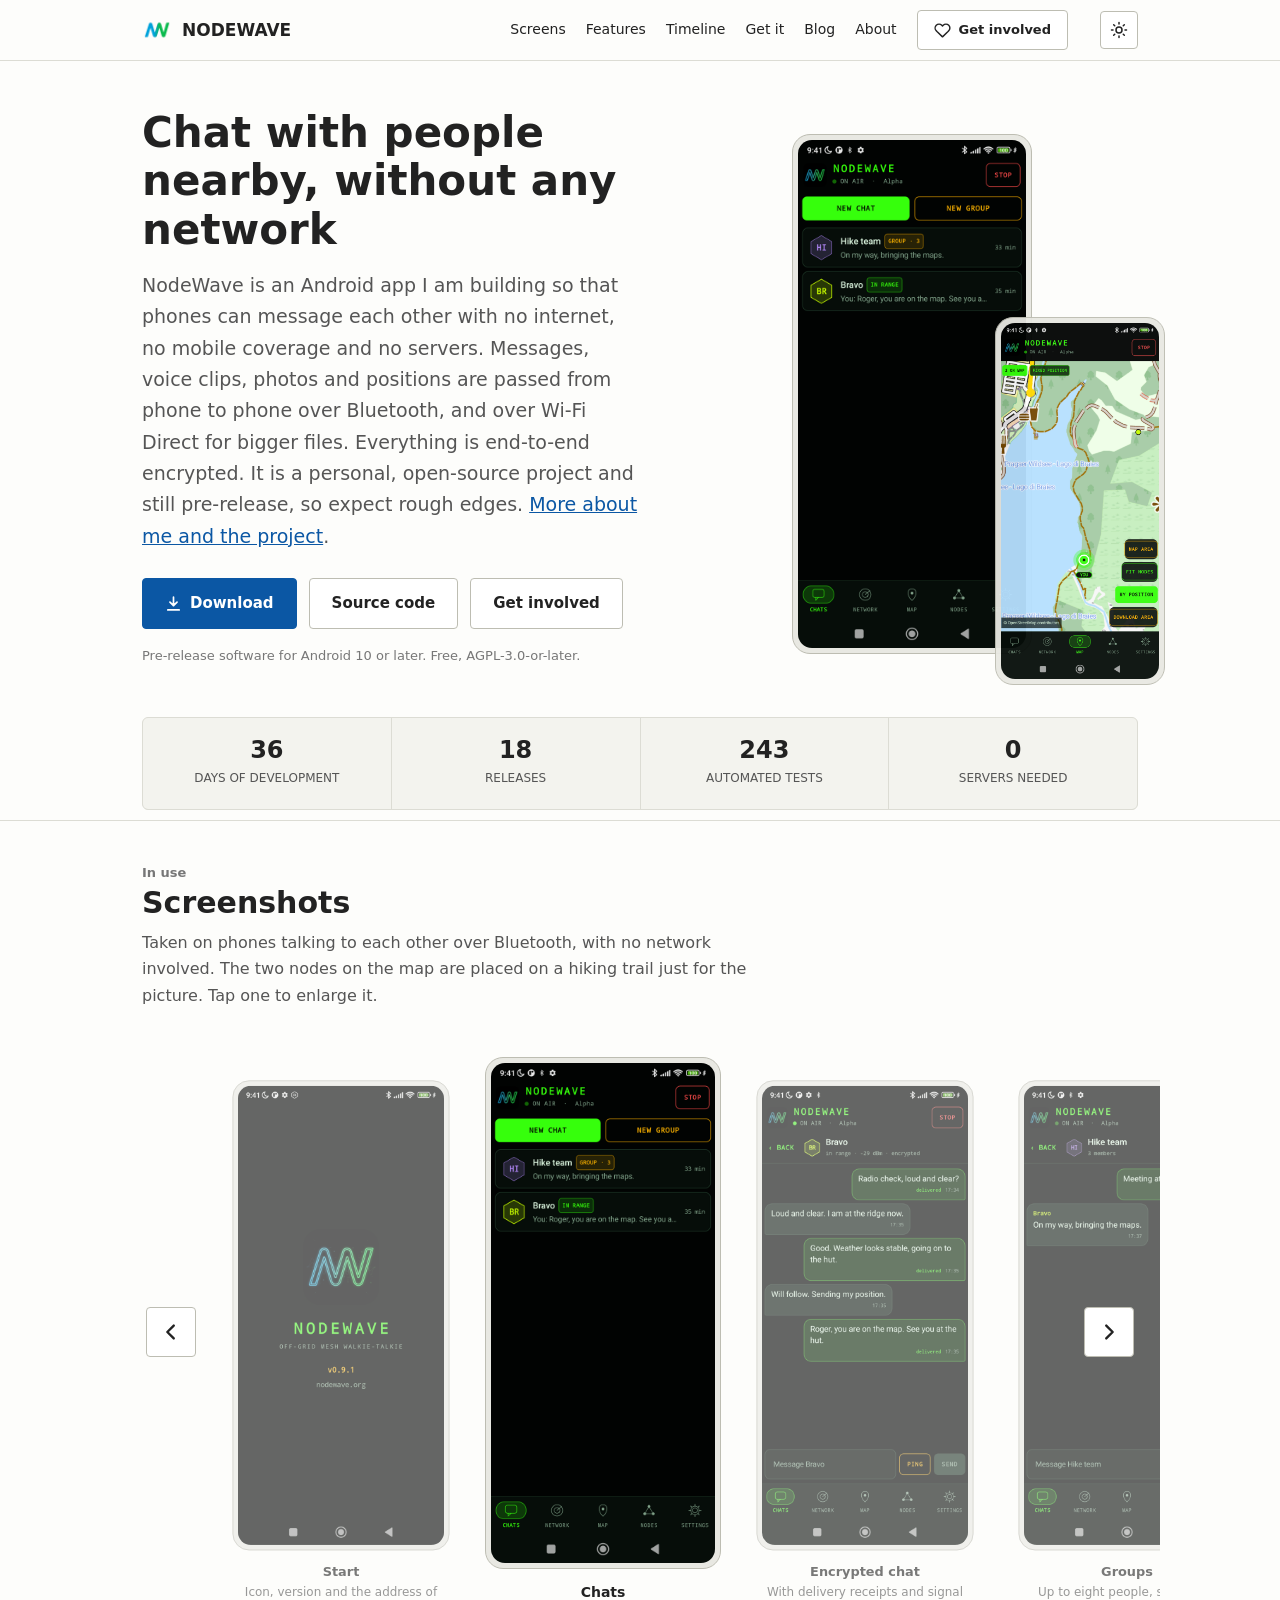
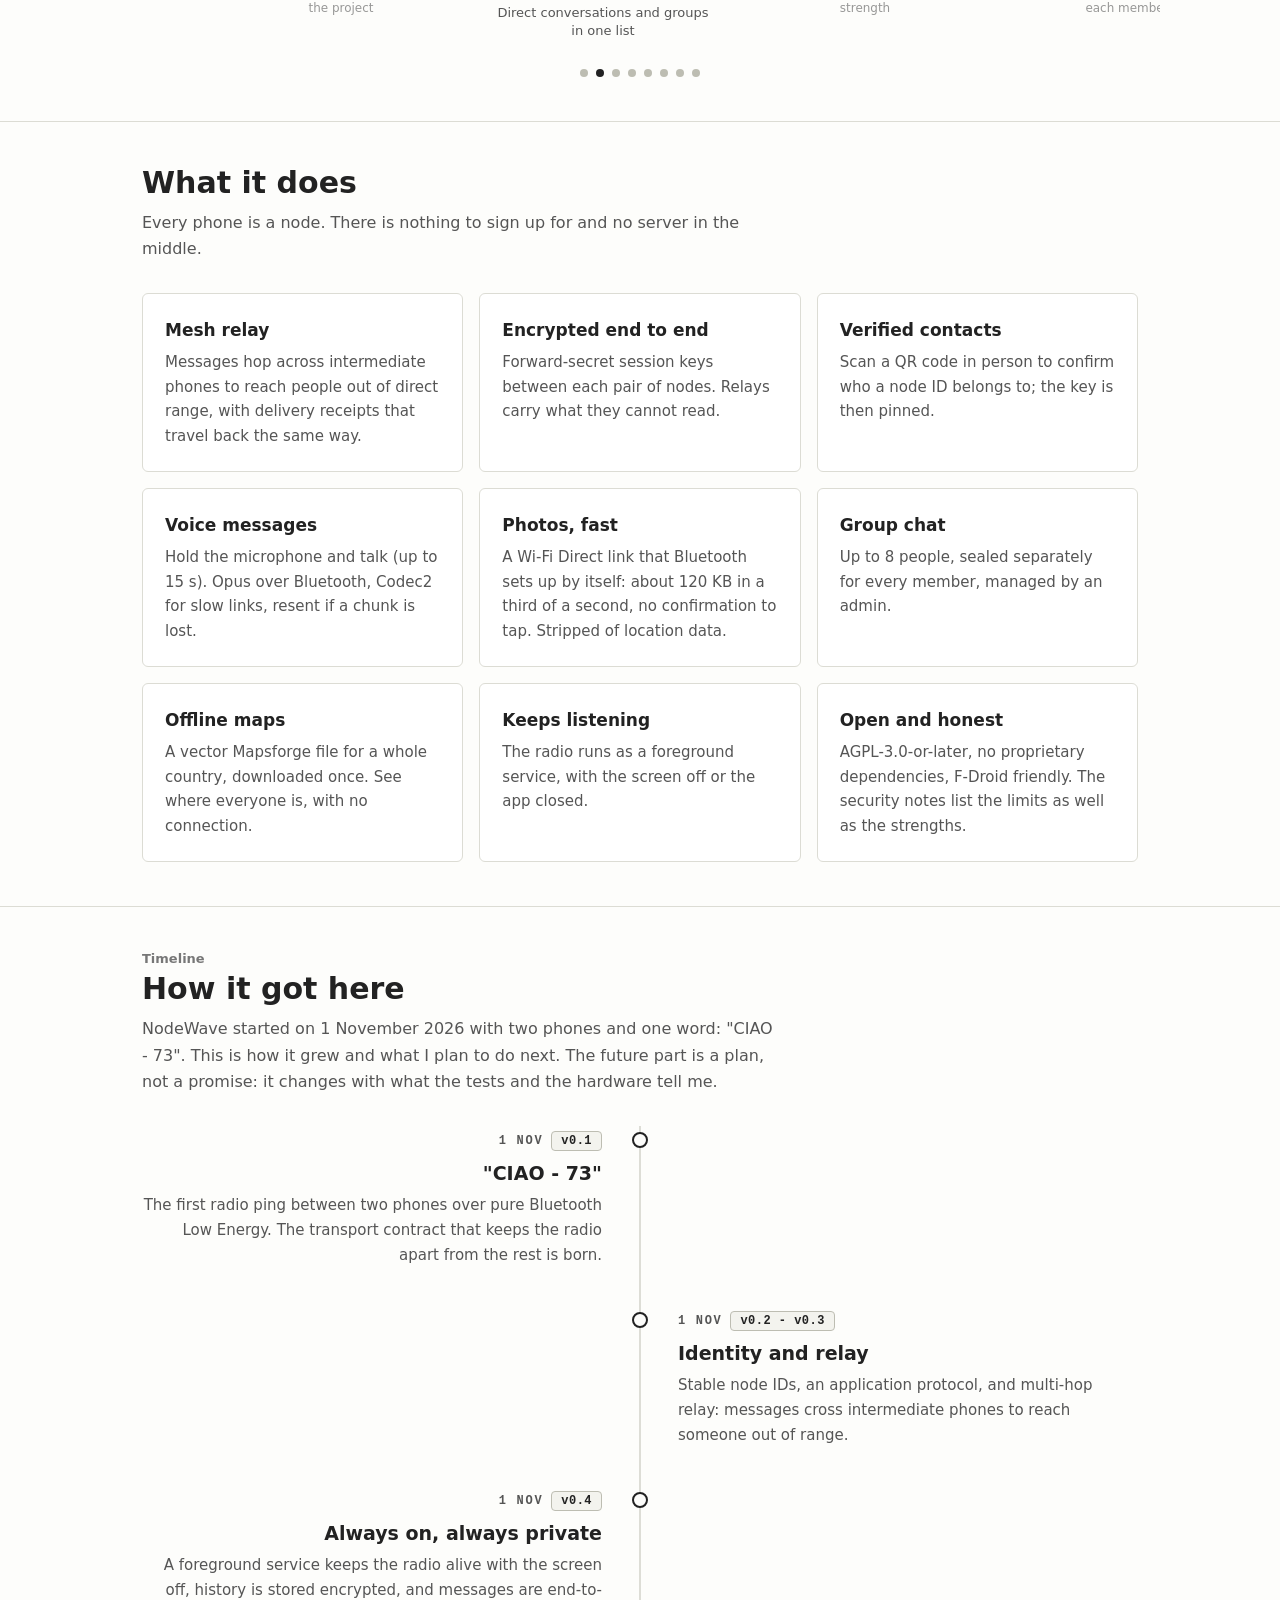
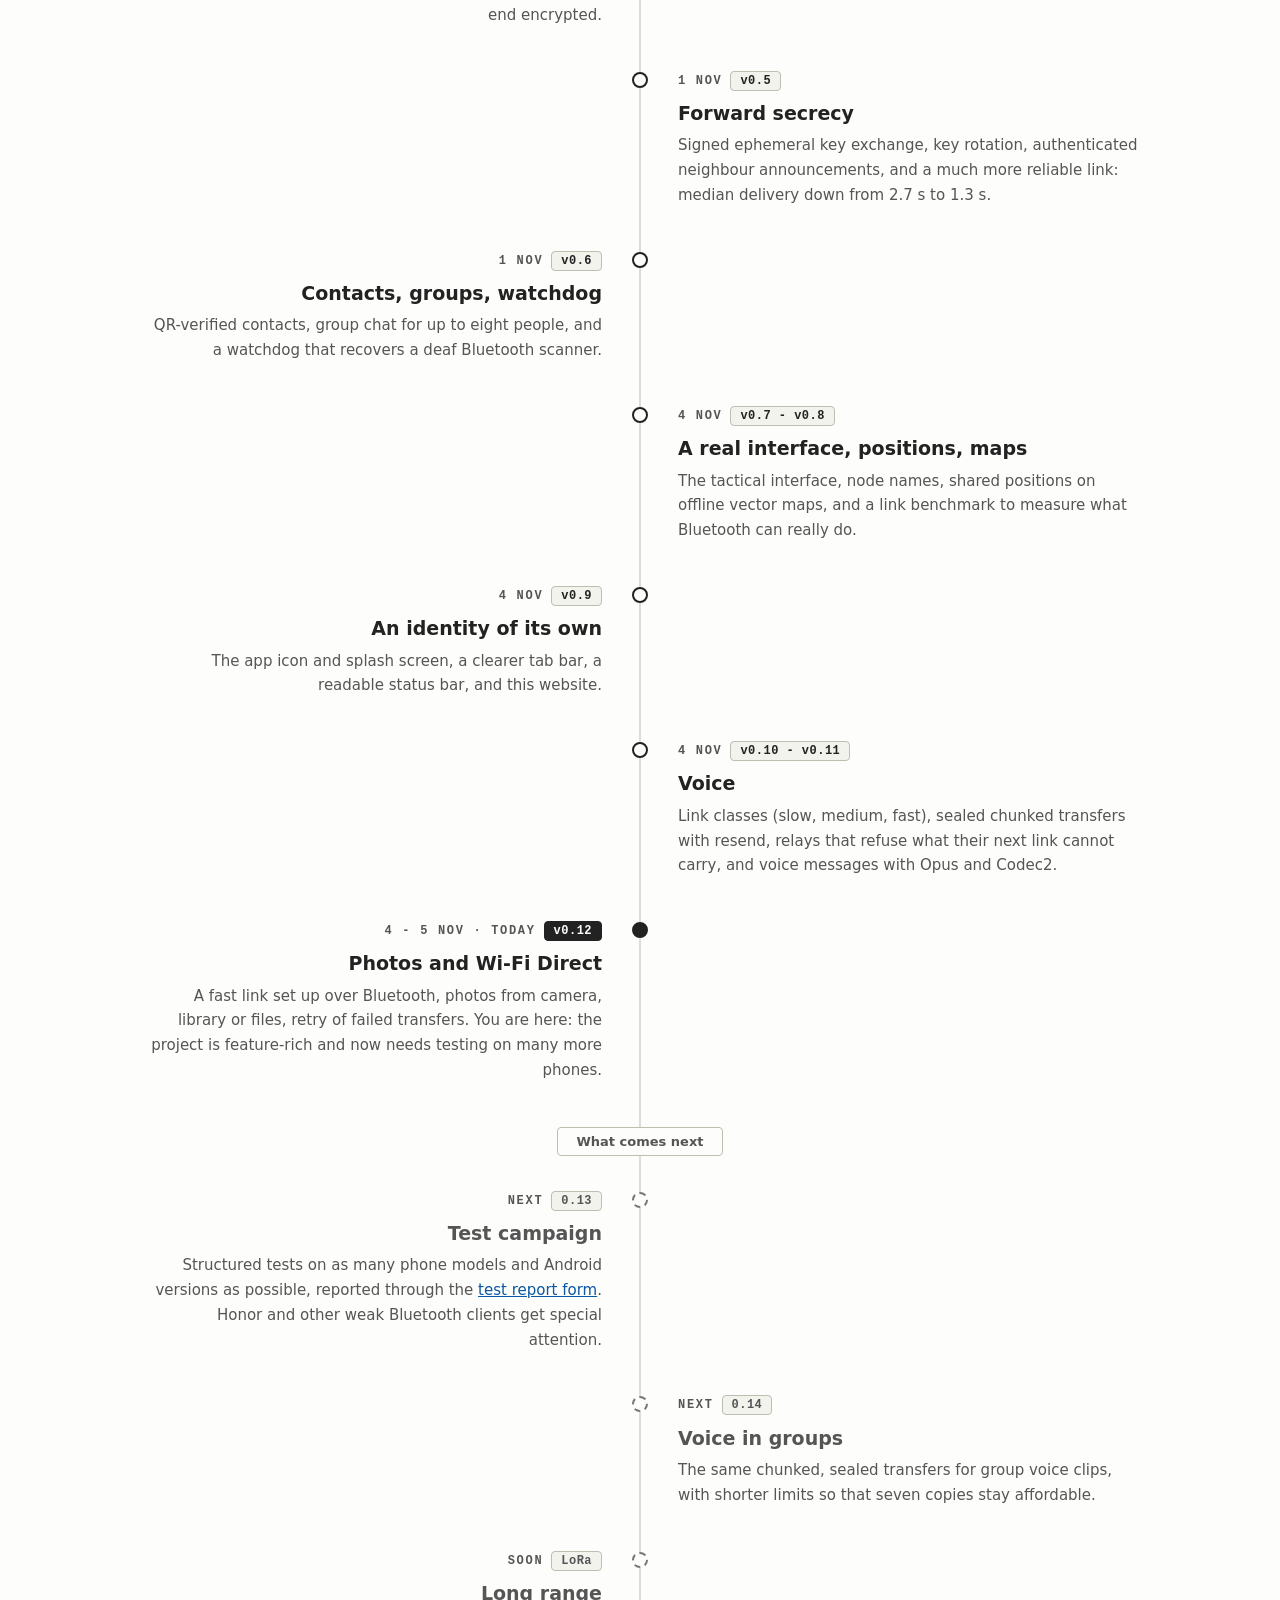
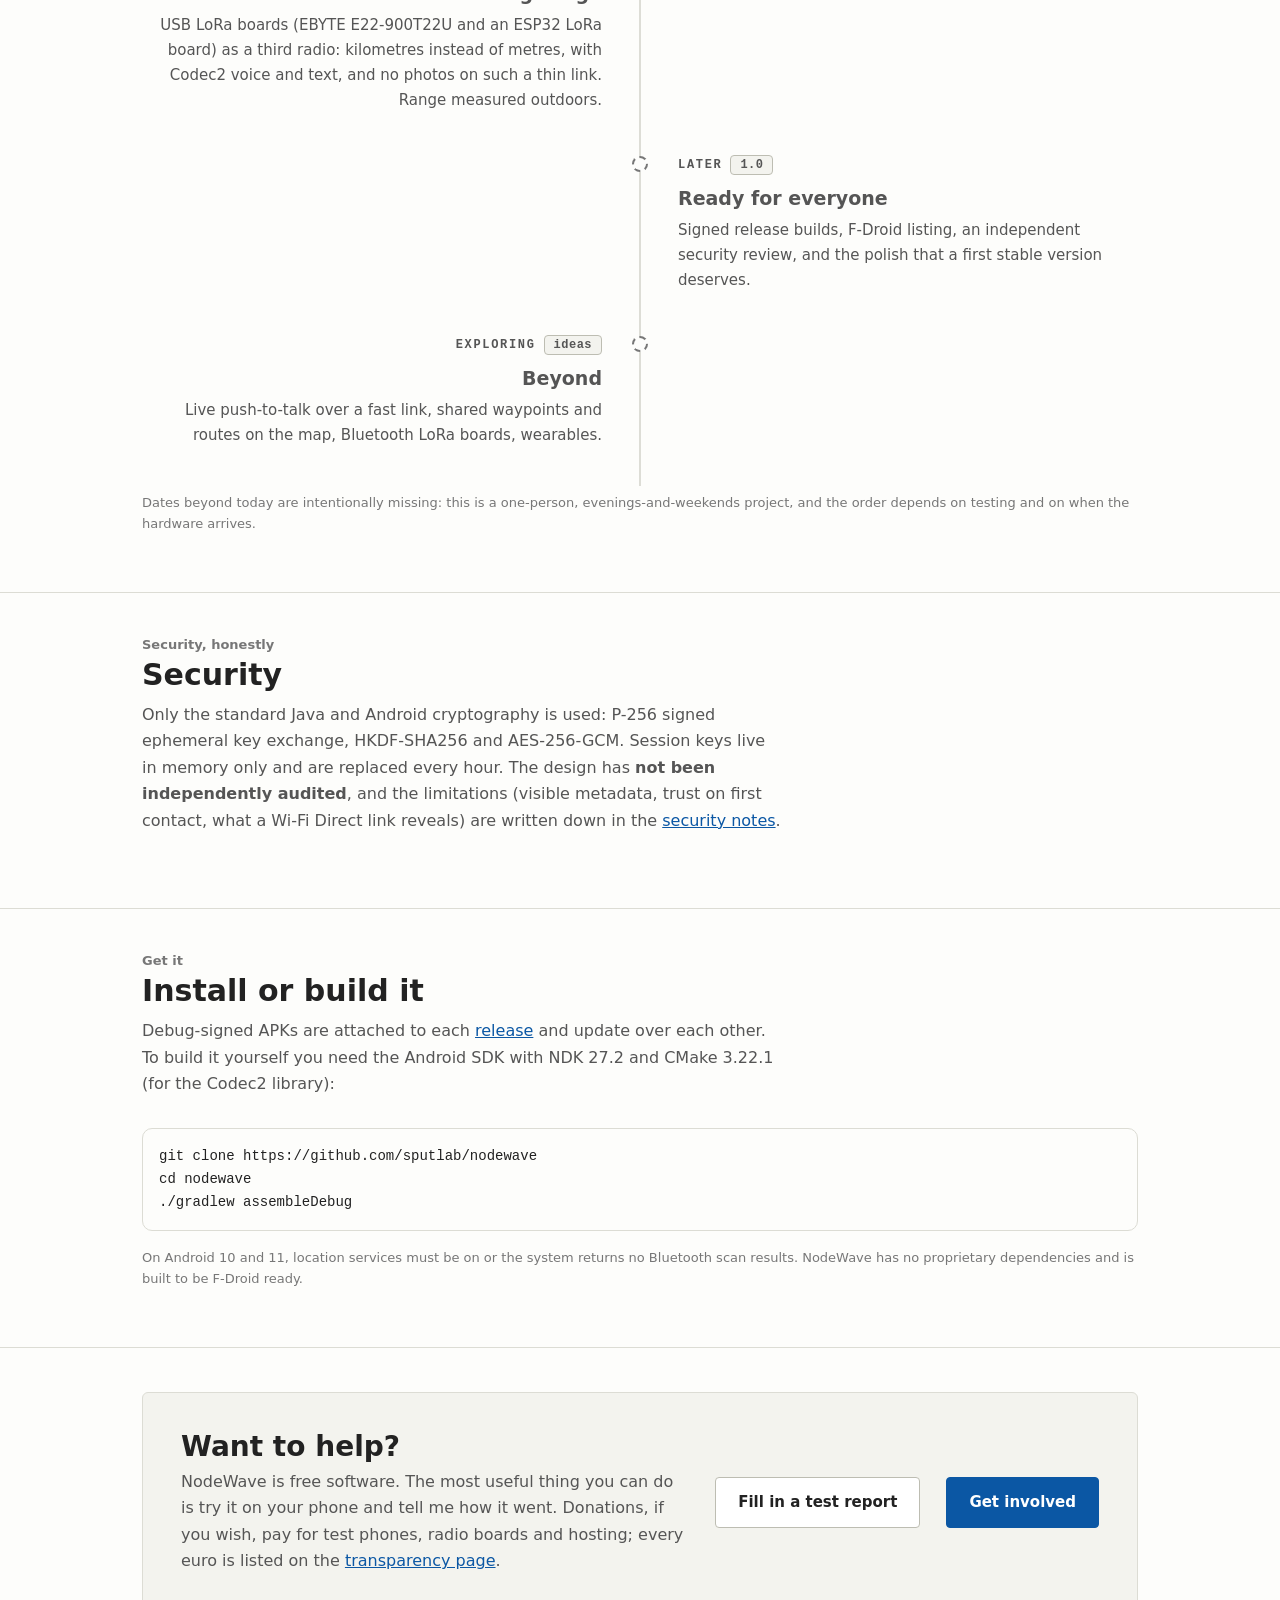
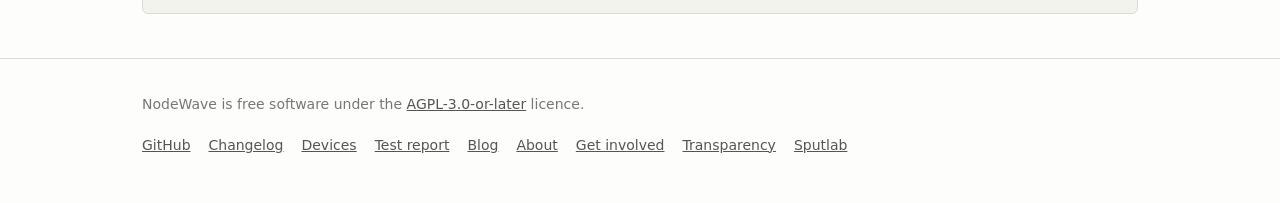
==== index.html @ 18dc227d "Use the new logo (logo_new.png) as header brand image and favicon on all pages Co-Authored-By: Claud" ====
<!doctype html>
<html lang="en">
<head>
<meta charset="utf-8">
<meta name="viewport" content="width=device-width,initial-scale=1">
<title>NodeWave - Off-Grid Mesh Communication System for Android</title>
<meta name="description" content="NodeWave: phones talk to each other over Bluetooth Low Energy and Wi-Fi Direct, end-to-end encrypted, with voice, photos, groups and offline maps. No internet, no servers, no Google services. Open source, GPL-3.0.">
<meta name="theme-color" content="#fdfdfb">
<link rel="canonical" href="https://nodewave.org/">
<meta property="og:title" content="NodeWave - Off-Grid Mesh Communication System for Android">
<meta property="og:description" content="Phones talk to each other over Bluetooth and Wi-Fi Direct, end-to-end encrypted, with no internet and no servers.">
<meta property="og:image" content="https://nodewave.org/assets/screens/chats.png">
<meta property="og:url" content="https://nodewave.org/">
<link rel="icon" href="images/logo_new.png">
<script>try{var t=localStorage.getItem("nw-theme");if(t)document.documentElement.setAttribute("data-theme",t)}catch(e){}</script>
<link rel="stylesheet" href="style.css">
</head>
<body>

<header class="top"><div class="wrap">
  <a class="brand" href="./"><img src="images/logo_new.png" alt="">NODEWAVE</a>
  <nav class="nav" id="mainnav">
    <a href="#screens">Screens</a><a href="#features">Features</a><a href="#timeline">Timeline</a><a href="#get">Get it</a><a href="blog.html">Blog</a><a href="about.html">About</a>
    <a class="btn amber small" href="support.html"><svg viewBox="0 0 24 24" fill="none" stroke="currentColor" stroke-width="2" stroke-linecap="round" stroke-linejoin="round"><path d="M20.8 4.6a5.5 5.5 0 0 0-7.8 0L12 5.7l-1-1.1a5.5 5.5 0 0 0-7.8 7.8l1 1.1L12 21l7.8-7.5 1-1.1a5.5 5.5 0 0 0 0-7.8z"/></svg>Get involved</a>
  </nav>
  <button class="theme" type="button" id="themebtn" aria-label="Switch between light and dark theme" title="Light / dark"><svg class="sun" viewBox="0 0 24 24" fill="none" stroke="currentColor" stroke-width="2" stroke-linecap="round"><circle cx="12" cy="12" r="4"/><path d="M12 2v2M12 20v2M4.9 4.9l1.4 1.4M17.7 17.7l1.4 1.4M2 12h2M20 12h2M4.9 19.1l1.4-1.4M17.7 6.3l1.4-1.4"/></svg><svg class="moon" viewBox="0 0 24 24" fill="none" stroke="currentColor" stroke-width="2" stroke-linecap="round" stroke-linejoin="round"><path d="M21 12.8A9 9 0 1 1 11.2 3a7 7 0 0 0 9.8 9.8z"/></svg></button>
  <button class="burger" type="button" aria-label="Menu" aria-expanded="false" aria-controls="mainnav"><span></span><span></span><span></span></button>
</div></header>

<main>
<div class="wrap">
  <div class="hero">
    <div>
            <h1>Chat with people nearby, without any network</h1>
      <p class="lead">NodeWave is an Android app I am building so that phones can message each other with no internet, no mobile coverage and no servers. Messages, voice clips, photos and positions are passed from phone to phone over Bluetooth, and over Wi-Fi Direct for bigger files. Everything is end-to-end encrypted. It is a personal, open-source project and still pre-release, so expect rough edges. <a href="about.html">More about me and the project</a>.</p>
      <div class="cta">
        <a class="btn primary" href="https://github.com/sputlab/nodewave/releases"><svg viewBox="0 0 24 24" fill="none" stroke="currentColor" stroke-width="2.4" stroke-linecap="round" stroke-linejoin="round"><path d="M12 3v12m0 0l-5-5m5 5l5-5M4 21h16"/></svg>Download</a>
        <a class="btn" href="https://github.com/sputlab/nodewave">Source code</a>
        <a class="btn amber" href="support.html">Get involved</a>
      </div>
      <p class="note">Pre-release software for Android 10 or later. Free, AGPL-3.0-or-later.</p>
    </div>
    <div class="hero-art">
      <div class="phone"><img src="assets/screens/chats.png" alt="NodeWave chats and groups"></div>
      <div class="phone b"><img src="assets/screens/map.png" alt="Offline map with two nodes"></div>
    </div>
  </div>

  <div class="stats" aria-label="Project in numbers">
    <div><b data-stat="days">5</b><span>DAYS OF DEVELOPMENT</span></div>
    <div><b data-stat="releases">18</b><span>RELEASES</span></div>
    <div><b data-stat="tests">243</b><span>AUTOMATED TESTS</span></div>
    <div><b>0</b><span>SERVERS NEEDED</span></div>
  </div>
</div>

<section id="screens"><div class="wrap">
  <p class="kicker">In use</p>
  <h2>Screenshots</h2>
  <p class="sub">Taken on phones talking to each other over Bluetooth, with no network involved. The two nodes on the map are placed on a hiking trail just for the picture. Tap one to enlarge it.</p>

  <div class="gallery" aria-roledescription="carousel" aria-label="NodeWave screenshots">
    <div class="fade l"></div><div class="fade r"></div>
    <button class="arrow l" aria-label="Previous screenshot"><svg viewBox="0 0 24 24" fill="none" stroke="currentColor" stroke-width="2.6" stroke-linecap="round" stroke-linejoin="round"><path d="M15 5l-7 7 7 7"/></svg></button>
    <button class="arrow r" aria-label="Next screenshot"><svg viewBox="0 0 24 24" fill="none" stroke="currentColor" stroke-width="2.6" stroke-linecap="round" stroke-linejoin="round"><path d="M9 5l7 7-7 7"/></svg></button>
    <div class="track" tabindex="0">
      <figure class="shot"><div class="phone"><img src="assets/screens/splash.png" alt="Splash screen with icon, version and nodewave.org"></div><figcaption><b>Start</b>Icon, version and the address of the project</figcaption></figure>
      <figure class="shot"><div class="phone"><img src="assets/screens/chats.png" alt="Chats list with a group and a direct conversation"></div><figcaption><b>Chats</b>Direct conversations and groups in one list</figcaption></figure>
      <figure class="shot"><div class="phone"><img src="assets/screens/direct-chat.png" alt="Direct encrypted conversation between two nodes"></div><figcaption><b>Encrypted chat</b>With delivery receipts and signal strength</figcaption></figure>
      <figure class="shot"><div class="phone"><img src="assets/screens/group-chat.png" alt="Group chat with three members"></div><figcaption><b>Groups</b>Up to eight people, sealed for each member</figcaption></figure>
      <figure class="shot"><div class="phone"><img src="assets/screens/map.png" alt="Offline vector map with two nodes"></div><figcaption><b>Offline map</b>One file for a whole country, positions on top</figcaption></figure>
      <figure class="shot"><div class="phone"><img src="assets/screens/network.png" alt="Radar and list of nodes in range"></div><figcaption><b>Network</b>Radar and signal strength of everyone around you</figcaption></figure>
      <figure class="shot"><div class="phone"><img src="assets/screens/nodes.png" alt="Known nodes, verified and encrypted"></div><figcaption><b>Nodes</b>Known people, verified contacts, positions</figcaption></figure>
      <figure class="shot"><div class="phone"><img src="assets/screens/settings.png" alt="Settings: identity and Bluetooth radio"></div><figcaption><b>Settings</b>Identity, radio power, voice, Wi-Fi Direct, maps</figcaption></figure>
    </div>
    <div class="dots" role="tablist"></div>
  </div>
  <div class="lightbox" role="dialog" aria-modal="true" aria-label="Screenshot">
    <button class="x" aria-label="Close">×</button>
    <button class="arrow l" aria-label="Previous"><svg viewBox="0 0 24 24" fill="none" stroke="currentColor" stroke-width="2.6" stroke-linecap="round" stroke-linejoin="round"><path d="M15 5l-7 7 7 7"/></svg></button>
    <img alt="">
    <p></p>
    <button class="arrow r" aria-label="Next"><svg viewBox="0 0 24 24" fill="none" stroke="currentColor" stroke-width="2.6" stroke-linecap="round" stroke-linejoin="round"><path d="M9 5l7 7-7 7"/></svg></button>
  </div>
</div></section>

<section id="features"><div class="wrap">
  <h2>What it does</h2>
  <p class="sub">Every phone is a node. There is nothing to sign up for and no server in the middle.</p>
  <div class="grid">
    <div class="card"><h3>Mesh relay</h3><p>Messages hop across intermediate phones to reach people out of direct range, with delivery receipts that travel back the same way.</p></div>
    <div class="card"><h3>Encrypted end to end</h3><p>Forward-secret session keys between each pair of nodes. Relays carry what they cannot read.</p></div>
    <div class="card"><h3>Verified contacts</h3><p>Scan a QR code in person to confirm who a node ID belongs to; the key is then pinned.</p></div>
    <div class="card"><h3>Voice messages</h3><p>Hold the microphone and talk (up to 15 s). Opus over Bluetooth, Codec2 for slow links, resent if a chunk is lost.</p></div>
    <div class="card"><h3>Photos, fast</h3><p>A Wi-Fi Direct link that Bluetooth sets up by itself: about 120 KB in a third of a second, no confirmation to tap. Stripped of location data.</p></div>
    <div class="card"><h3>Group chat</h3><p>Up to 8 people, sealed separately for every member, managed by an admin.</p></div>
    <div class="card"><h3>Offline maps</h3><p>A vector Mapsforge file for a whole country, downloaded once. See where everyone is, with no connection.</p></div>
    <div class="card"><h3>Keeps listening</h3><p>The radio runs as a foreground service, with the screen off or the app closed.</p></div>
    <div class="card"><h3>Open and honest</h3><p>AGPL-3.0-or-later, no proprietary dependencies, F-Droid friendly. The security notes list the limits as well as the strengths.</p></div>
  </div>
</div></section>

<section id="timeline"><div class="wrap">
  <p class="kicker">Timeline</p>
  <h2>How it got here</h2>
  <p class="sub">NodeWave started on 1 November 2026 with two phones and one word: "CIAO - 73". This is how it grew and what I plan to do next. The future part is a plan, not a promise: it changes with what the tests and the hardware tell me.</p>

  <ol class="timeline">
    <li class="tl"><span class="dot"></span><span class="when">1 Nov</span><span class="ver">v0.1</span><h3>"CIAO - 73"</h3><p>The first radio ping between two phones over pure Bluetooth Low Energy. The transport contract that keeps the radio apart from the rest is born.</p></li>
    <li class="tl"><span class="dot"></span><span class="when">1 Nov</span><span class="ver">v0.2 - v0.3</span><h3>Identity and relay</h3><p>Stable node IDs, an application protocol, and multi-hop relay: messages cross intermediate phones to reach someone out of range.</p></li>
    <li class="tl"><span class="dot"></span><span class="when">1 Nov</span><span class="ver">v0.4</span><h3>Always on, always private</h3><p>A foreground service keeps the radio alive with the screen off, history is stored encrypted, and messages are end-to-end encrypted.</p></li>
    <li class="tl"><span class="dot"></span><span class="when">1 Nov</span><span class="ver">v0.5</span><h3>Forward secrecy</h3><p>Signed ephemeral key exchange, key rotation, authenticated neighbour announcements, and a much more reliable link: median delivery down from 2.7 s to 1.3 s.</p></li>
    <li class="tl"><span class="dot"></span><span class="when">1 Nov</span><span class="ver">v0.6</span><h3>Contacts, groups, watchdog</h3><p>QR-verified contacts, group chat for up to eight people, and a watchdog that recovers a deaf Bluetooth scanner.</p></li>
    <li class="tl"><span class="dot"></span><span class="when">4 Nov</span><span class="ver">v0.7 - v0.8</span><h3>A real interface, positions, maps</h3><p>The tactical interface, node names, shared positions on offline vector maps, and a link benchmark to measure what Bluetooth can really do.</p></li>
    <li class="tl"><span class="dot"></span><span class="when">4 Nov</span><span class="ver">v0.9</span><h3>An identity of its own</h3><p>The app icon and splash screen, a clearer tab bar, a readable status bar, and this website.</p></li>
    <li class="tl"><span class="dot"></span><span class="when">4 Nov</span><span class="ver">v0.10 - v0.11</span><h3>Voice</h3><p>Link classes (slow, medium, fast), sealed chunked transfers with resend, relays that refuse what their next link cannot carry, and voice messages with Opus and Codec2.</p></li>
    <li class="tl now"><span class="dot"></span><span class="when">4 - 5 Nov · today</span><span class="ver">v0.12</span><h3>Photos and Wi-Fi Direct</h3><p>A fast link set up over Bluetooth, photos from camera, library or files, retry of failed transfers. You are here: the project is feature-rich and now needs testing on many more phones.</p></li>

    <li class="phase f" style="width:100%;margin-left:0"><span>What comes next</span></li>

    <li class="tl future"><span class="dot"></span><span class="when">Next</span><span class="ver">0.13</span><h3>Test campaign</h3><p>Structured tests on as many phone models and Android versions as possible, reported through the <a href="test-report.html">test report form</a>. Honor and other weak Bluetooth clients get special attention.</p></li>
    <li class="tl future"><span class="dot"></span><span class="when">Next</span><span class="ver">0.14</span><h3>Voice in groups</h3><p>The same chunked, sealed transfers for group voice clips, with shorter limits so that seven copies stay affordable.</p></li>
    <li class="tl future"><span class="dot"></span><span class="when">Soon</span><span class="ver">LoRa</span><h3>Long range</h3><p>USB LoRa boards (EBYTE E22-900T22U and an ESP32 LoRa board) as a third radio: kilometres instead of metres, with Codec2 voice and text, and no photos on such a thin link. Range measured outdoors.</p></li>
    <li class="tl future"><span class="dot"></span><span class="when">Later</span><span class="ver">1.0</span><h3>Ready for everyone</h3><p>Signed release builds, F-Droid listing, an independent security review, and the polish that a first stable version deserves.</p></li>
    <li class="tl future"><span class="dot"></span><span class="when">Exploring</span><span class="ver">ideas</span><h3>Beyond</h3><p>Live push-to-talk over a fast link, shared waypoints and routes on the map, Bluetooth LoRa boards, wearables.</p></li>
  </ol>
  <p class="promise">Dates beyond today are intentionally missing: this is a one-person, evenings-and-weekends project, and the order depends on testing and on when the hardware arrives.</p>
</div></section>

<section id="security"><div class="wrap">
  <p class="kicker">Security, honestly</p>
  <h2>Security</h2>
  <p class="sub">Only the standard Java and Android cryptography is used: P-256 signed ephemeral key exchange, HKDF-SHA256 and AES-256-GCM. Session keys live in memory only and are replaced every hour. The design has <strong>not been independently audited</strong>, and the limitations (visible metadata, trust on first contact, what a Wi-Fi Direct link reveals) are written down in the <a href="https://github.com/sputlab/nodewave/blob/main/docs/SECURITY.md">security notes</a>.</p>
</div></section>

<section id="get"><div class="wrap">
  <p class="kicker">Get it</p>
  <h2>Install or build it</h2>
  <p class="sub">Debug-signed APKs are attached to each <a href="https://github.com/sputlab/nodewave/releases">release</a> and update over each other. To build it yourself you need the Android SDK with NDK 27.2 and CMake 3.22.1 (for the Codec2 library):</p>
<pre>git clone https://github.com/sputlab/nodewave
cd nodewave
./gradlew assembleDebug</pre>
  <p class="note">On Android 10 and 11, location services must be on or the system returns no Bluetooth scan results. NodeWave has no proprietary dependencies and is built to be F-Droid ready.</p>
</div></section>

<section><div class="wrap">
  <div class="band">
    <div class="grow"><h2>Want to help?</h2><p>NodeWave is free software. The most useful thing you can do is try it on your phone and tell me how it went. Donations, if you wish, pay for test phones, radio boards and hosting; every euro is listed on the <a href="transparency.html">transparency page</a>.</p></div>
    <a class="btn" href="test-report.html">Fill in a test report</a>
    <a class="btn amber solid" href="support.html">Get involved</a>
  </div>
</div></section>
</main>

<footer><div class="wrap">
  <div>NodeWave is free software under the <a href="https://github.com/sputlab/nodewave/blob/main/LICENSE">AGPL-3.0-or-later</a> licence.</div>
  <div class="links"><a href="https://github.com/sputlab/nodewave">GitHub</a><a href="https://github.com/sputlab/nodewave/blob/main/CHANGELOG.md">Changelog</a><a href="devices.html">Devices</a><a href="test-report.html">Test report</a><a href="blog.html">Blog</a><a href="about.html">About</a><a href="support.html">Get involved</a><a href="transparency.html">Transparency</a><a href="https://sputlab.com">Sputlab</a></div>
</div></footer>

<script src="site.js"></script>
</body>
</html>
---- style.css ----
/* NodeWave site: one stylesheet for every page. Deliberately plain: light page, system fonts, one link colour, no effects. */
:root{
  --bg:#fdfdfb;--bg2:#f3f3ee;--surface:#fff;--surface2:#f8f8f4;
  --line:#dcdcd4;--line2:#bdbdb2;
  --text:#222;--dim:#555;--faint:#777;
  --green:#0b57a4;--green2:#0b57a4;--cyan:#0b57a4;--amber:#8a5a00;--red:#b00020;
  --ok:#1a7f37;--warn:#8a5a00;--bad:#b00020;
  --okbg:#e3f4e8;--warnbg:#fbf0d9;--badbg:#fbe5e8;--field:#fff;--phonebg:#e8e8e2;--onaccent:#fff;--accent-hover:#094a8a;
  color-scheme:light;
  --mono:ui-monospace,SFMono-Regular,Menlo,Consolas,monospace;
  --sans:system-ui,-apple-system,"Segoe UI",Roboto,Helvetica,Arial,sans-serif;
  --radius:6px;
}
*{box-sizing:border-box}
[hidden]{display:none!important}
html{scroll-behavior:smooth;scroll-padding-top:76px}
body{margin:0;background:var(--bg);color:var(--text);font:16px/1.65 var(--sans);overflow-x:hidden}
a{color:var(--green);text-decoration:none}
a:hover{text-decoration:underline}
img{max-width:100%}
.mono{font-family:var(--mono)}
.wrap{max-width:1040px;margin:0 auto;padding:0 22px}
.sr{position:absolute;width:1px;height:1px;overflow:hidden;clip:rect(0 0 0 0)}

/* ---- header ---- */
.top{position:sticky;top:0;z-index:20;background:rgba(4,8,10,.72);backdrop-filter:blur(14px);-webkit-backdrop-filter:blur(14px);border-bottom:1px solid var(--line)}
.top .wrap{display:flex;align-items:center;gap:18px;height:60px}
.brand{display:flex;align-items:center;gap:10px;color:var(--green);font:700 15px var(--mono);letter-spacing:.28em}
.brand img{width:30px;height:30px;border-radius:8px;box-shadow:0 0 18px rgba(57,255,20,.25)}
.brand,.brand:hover{text-decoration:none}
.nav{margin-left:auto;display:flex;align-items:center;gap:20px;font-size:14px}
.nav a{color:var(--dim)}
.nav a:hover{color:var(--text);text-decoration:none}
.nav .btn{padding:8px 16px;font-size:13px}
.burger{display:none;margin-left:auto;width:42px;height:42px;border:1px solid var(--line2);border-radius:11px;background:var(--surface);cursor:pointer;padding:0;flex-direction:column;align-items:center;justify-content:center;gap:5px}
.burger span{display:block;width:18px;height:2px;border-radius:2px;background:var(--green);transition:transform .25s,opacity .2s}
.top.open .burger span:nth-child(1){transform:translateY(7px) rotate(45deg)}
.top.open .burger span:nth-child(2){opacity:0}
.top.open .burger span:nth-child(3){transform:translateY(-7px) rotate(-45deg)}
@media(max-width:760px){
  .burger{display:flex}
  .top .wrap{position:relative}
  .nav{display:none;position:absolute;top:100%;left:0;right:0;margin:0;flex-direction:column;align-items:stretch;gap:0;padding:8px 22px 16px;background:rgba(4,8,10,.97);backdrop-filter:blur(14px);-webkit-backdrop-filter:blur(14px);border-bottom:1px solid var(--line);font-size:16px}
  .top.open .nav{display:flex}
  .nav a:not(.btn){padding:13px 2px;border-bottom:1px solid var(--line)}
  .nav .btn{margin-top:14px;justify-content:center;padding:12px 16px;font-size:15px}
}

/* ---- buttons ---- */
.btn{display:inline-flex;align-items:center;gap:8px;padding:12px 22px;border-radius:999px;font-weight:650;font-size:15px;border:1.5px solid var(--green);color:var(--green);background:transparent;cursor:pointer;transition:transform .15s,box-shadow .2s,background .2s;font-family:var(--sans)}
.btn:hover{text-decoration:none;transform:translateY(-1px);box-shadow:0 8px 28px rgba(57,255,20,.18)}
.btn.primary{background:linear-gradient(135deg,#56ff35,#2fd60f);color:#031008;border-color:transparent}
.btn.amber{border-color:var(--amber);color:var(--amber)}
.btn.amber.solid{background:linear-gradient(135deg,#ffc233,#ff9d00);color:#1b1100;border-color:transparent}
.btn.amber:hover{box-shadow:0 8px 28px rgba(255,176,0,.22)}
.btn.small{padding:8px 16px;font-size:13px}
.btn svg{width:17px;height:17px}

/* ---- hero ---- */
.hero{padding:84px 0 56px;display:grid;grid-template-columns:1.05fr .95fr;gap:44px;align-items:center}
.eyebrow{font:600 12px var(--mono);letter-spacing:.26em;text-transform:uppercase;color:var(--amber);margin:0 0 14px}
.hero h1{margin:0 0 16px;font-size:clamp(34px,6vw,60px);line-height:1.04;letter-spacing:-.02em}
.hero h1 em{font-style:normal;background:linear-gradient(120deg,var(--green),var(--cyan));-webkit-background-clip:text;background-clip:text;color:transparent}
.lead{color:var(--dim);font-size:clamp(16px,2.2vw,19px);max-width:560px;margin:0 0 26px}
.cta{display:flex;flex-wrap:wrap;gap:12px}
.note{color:var(--faint);font-size:13px;margin-top:16px}
.hero-art{position:relative;display:flex;justify-content:center}
.hero-art::before{content:"";position:absolute;inset:8% 12%;background:radial-gradient(closest-side,rgba(57,255,20,.35),transparent);filter:blur(30px);z-index:-1}
.phone{position:relative;width:min(260px,62vw);aspect-ratio:9/19.5;border-radius:34px;padding:9px;background:linear-gradient(160deg,#1b2a22,#0a1310);border:1px solid var(--line2);box-shadow:0 30px 80px rgba(0,0,0,.6),0 0 0 1px rgba(0,0,0,.4) inset}
.phone::after{content:"";position:absolute;top:14px;left:50%;transform:translateX(-50%);width:34%;height:7px;border-radius:6px;background:#04080a;opacity:.8}
.phone img{width:100%;height:100%;object-fit:cover;border-radius:26px;display:block;background:#050a08}
.hero-art .phone{animation:float 7s ease-in-out infinite}
.hero-art .phone.b{position:absolute;right:-6%;bottom:-6%;width:min(170px,40vw);animation-delay:-3s;opacity:.95}
@keyframes float{0%,100%{transform:translateY(0)}50%{transform:translateY(-10px)}}
@media(max-width:860px){.hero{grid-template-columns:1fr;padding-top:52px}.hero-art{margin-top:18px}}

.stats{display:grid;grid-template-columns:repeat(4,1fr);gap:1px;background:var(--line);border:1px solid var(--line);border-radius:var(--radius);overflow:hidden;margin:6px 0 10px}
.stats div{background:var(--bg2);padding:18px 14px;text-align:center}
.stats b{display:block;font:700 26px var(--mono);color:var(--green)}
.stats span{font-size:12px;color:var(--dim);letter-spacing:.06em}
@media(max-width:640px){.stats{grid-template-columns:repeat(2,1fr)}}

/* ---- sections ---- */
section{padding:72px 0;border-top:1px solid var(--line)}
section.first{border-top:0}
.kicker{font:600 12px var(--mono);letter-spacing:.26em;text-transform:uppercase;color:var(--amber);margin:0 0 8px}
h2{margin:0 0 10px;font-size:clamp(26px,4vw,38px);letter-spacing:-.015em;line-height:1.15}
.sub{color:var(--dim);max-width:640px;margin:0 0 30px}
.grid{display:grid;grid-template-columns:repeat(auto-fit,minmax(270px,1fr));gap:16px}
.card{background:var(--surface);border:1px solid var(--line);border-radius:var(--radius);padding:22px;transition:border-color .25s,transform .25s,background .25s;backdrop-filter:blur(6px)}
.card:hover{border-color:var(--line2);transform:translateY(-3px);background:var(--surface2)}
.card .ico{width:38px;height:38px;border-radius:11px;display:grid;place-items:center;background:rgba(57,255,20,.1);border:1px solid var(--line2);margin-bottom:14px;color:var(--green)}
.card .ico svg{width:20px;height:20px}
.card h3{margin:0 0 6px;font-size:17px}
.card p{margin:0;color:var(--dim);font-size:15px}
code,pre{font-family:var(--mono);background:rgba(255,255,255,.05);border:1px solid var(--line);border-radius:10px}
code{padding:1px 7px;font-size:.9em}
pre{padding:16px;overflow:auto;font-size:14px}

/* ---- gallery ---- */
.gallery{position:relative;margin:0 -22px}
.track{display:flex;gap:26px;overflow-x:auto;scroll-snap-type:x mandatory;padding:18px calc(50% - min(118px,30vw)) 34px;scrollbar-width:none;-webkit-overflow-scrolling:touch;cursor:grab}
.track::-webkit-scrollbar{display:none}
.track.drag{cursor:grabbing;scroll-snap-type:none}
.shot{flex:0 0 auto;width:min(236px,60vw);scroll-snap-align:center;margin:0;transition:transform .35s cubic-bezier(.2,.7,.2,1),opacity .35s,filter .35s;transform:scale(var(--s,.92));opacity:var(--o,.6);filter:saturate(var(--f,.8))}
.shot .phone{width:100%}
.shot figcaption{margin-top:14px;text-align:center;font-size:13px;color:var(--dim);line-height:1.4;padding:0 6px}
.shot figcaption b{display:block;color:var(--text);font-size:14px;margin-bottom:2px}
.shot.active{--s:1;--o:1;--f:1}
.shot .phone{cursor:zoom-in}
.fade{position:absolute;top:0;bottom:0;width:90px;pointer-events:none;z-index:2}
.fade.l{left:0;background:linear-gradient(90deg,var(--bg),transparent)}
.fade.r{right:0;background:linear-gradient(270deg,var(--bg),transparent)}
.arrow{position:absolute;top:42%;z-index:3;width:50px;height:50px;border-radius:50%;border:1px solid var(--line2);background:rgba(4,8,10,.8);backdrop-filter:blur(8px);color:var(--green);display:grid;place-items:center;cursor:pointer;transition:opacity .3s,box-shadow .3s,transform .2s}
.arrow:hover{box-shadow:0 0 24px rgba(57,255,20,.3);transform:scale(1.06)}
.arrow.l{left:calc(22px + 4px)}
.arrow.r{right:calc(22px + 4px)}
.arrow svg{width:22px;height:22px}
.arrow.hidden{opacity:0;pointer-events:none}
/* the arrows breathe sideways until the visitor uses the gallery: a slow hint that there is more */
.gallery:not(.touched) .arrow.r svg{animation:nudgeR 1.9s ease-in-out infinite}
.gallery:not(.touched) .arrow.l svg{animation:nudgeL 1.9s ease-in-out infinite}
.gallery:not(.touched) .arrow.r::after,.gallery:not(.touched) .arrow.l::after{content:"";position:absolute;inset:-7px;border-radius:50%;border:1px solid var(--green);opacity:0;animation:ping 1.9s ease-out infinite}
@keyframes nudgeR{0%,100%{transform:translateX(-3px)}50%{transform:translateX(5px)}}
@keyframes nudgeL{0%,100%{transform:translateX(3px)}50%{transform:translateX(-5px)}}
@keyframes ping{0%{transform:scale(.85);opacity:.7}100%{transform:scale(1.35);opacity:0}}
.dots{display:flex;justify-content:center;gap:8px;margin-top:-6px}
.dots button{width:8px;height:8px;border-radius:99px;border:0;background:var(--faint);cursor:pointer;padding:0;transition:width .3s,background .3s}
.dots button.on{width:26px;background:var(--green)}
.hint{text-align:center;color:var(--faint);font:12px var(--mono);letter-spacing:.14em;margin-top:14px}
@media(max-width:700px){.arrow{display:none}.fade{width:34px}}

.lightbox{position:fixed;inset:0;z-index:50;background:rgba(2,5,6,.92);backdrop-filter:blur(10px);display:none;align-items:center;justify-content:center;flex-direction:column;padding:20px}
.lightbox.open{display:flex}
.lightbox img{max-height:80vh;max-width:min(92vw,480px);border-radius:22px;border:1px solid var(--line2);box-shadow:0 30px 90px rgba(0,0,0,.7)}
.lightbox p{color:var(--dim);margin:14px 0 0;text-align:center}
.lightbox .x{position:absolute;top:18px;right:22px;background:none;border:0;color:var(--text);font-size:30px;cursor:pointer}
.lightbox .arrow{position:fixed;top:50%}

/* ---- timeline ---- */
.timeline{list-style:none;margin:30px 0 0;padding:0;position:relative}
.timeline::before{content:"";position:absolute;left:50%;top:0;bottom:0;width:2px;transform:translateX(-50%);background:linear-gradient(var(--green),var(--green) var(--done,60%),rgba(255,176,0,.55) var(--done,60%),rgba(47,214,255,.25))}
.tl{position:relative;width:50%;padding:0 38px 38px 0;opacity:0;transform:translateY(22px);transition:opacity .7s,transform .7s}
.tl.in{opacity:1;transform:none}
.tl:nth-child(even){margin-left:50%;padding:0 0 38px 38px}
.tl .dot{position:absolute;top:6px;right:-8px;width:16px;height:16px;border-radius:50%;background:var(--bg);border:3px solid var(--green);box-shadow:0 0 16px rgba(57,255,20,.55)}
.tl:nth-child(even) .dot{right:auto;left:-8px}
.tl .when{font:600 12px var(--mono);letter-spacing:.14em;color:var(--dim);text-transform:uppercase}
.tl .ver{display:inline-block;margin-left:8px;padding:2px 9px;border-radius:99px;background:rgba(57,255,20,.1);border:1px solid var(--line2);color:var(--green);font:700 12px var(--mono);letter-spacing:.04em}
.tl h3{margin:6px 0 4px;font-size:19px}
.tl p{margin:0;color:var(--dim);font-size:15px}
.tl:nth-child(odd){text-align:right}
.tl.now .dot{border-color:var(--amber);background:var(--amber);box-shadow:0 0 0 0 rgba(255,176,0,.6);animation:pulse 2.2s infinite}
.tl.now .ver{background:rgba(255,176,0,.14);border-color:rgba(255,176,0,.5);color:var(--amber)}
@keyframes pulse{0%{box-shadow:0 0 0 0 rgba(255,176,0,.55)}70%{box-shadow:0 0 0 16px rgba(255,176,0,0)}100%{box-shadow:0 0 0 0 rgba(255,176,0,0)}}
.tl.future .dot{border:3px dashed var(--cyan);box-shadow:0 0 14px rgba(47,214,255,.35)}
.tl.future .ver{background:rgba(47,214,255,.08);border-color:rgba(47,214,255,.4);color:var(--cyan)}
.tl.future h3{color:#cfe9f1}
.tl.future .when{color:var(--cyan)}
.phase{position:relative;z-index:1;text-align:center;margin:6px 0 30px}
.phase span{display:inline-block;padding:6px 18px;border-radius:99px;background:var(--bg);border:1px solid var(--line2);font:700 12px var(--mono);letter-spacing:.22em;text-transform:uppercase;color:var(--amber)}
.phase.f span{color:var(--cyan);border-color:rgba(47,214,255,.4)}
@media(max-width:760px){
  .timeline::before{left:10px}
  .tl,.tl:nth-child(even){width:100%;margin-left:0;padding:0 0 32px 40px;text-align:left}
  .tl .dot,.tl:nth-child(even) .dot{left:2px;right:auto}
  .tl:nth-child(odd){text-align:left}
  .phase{text-align:left;padding-left:40px}
}
.promise{margin-top:6px;color:var(--faint);font-size:13px}

/* ---- call to action band ---- */
.band{background:linear-gradient(135deg,rgba(255,176,0,.10),rgba(57,255,20,.06));border:1px solid rgba(255,176,0,.28);border-radius:26px;padding:38px;display:flex;gap:26px;align-items:center;flex-wrap:wrap}
.band h2{margin:0 0 6px;font-size:28px}
.band p{margin:0;color:var(--dim);max-width:560px}
.band .grow{flex:1 1 320px}

footer{border-top:1px solid var(--line);padding:34px 0 46px;color:var(--faint);font-size:14px}
footer .wrap{display:flex;gap:18px 30px;flex-wrap:wrap;justify-content:space-between}
footer a{color:var(--dim)}
footer .links{display:flex;gap:18px;flex-wrap:wrap}

/* ---- page header for inner pages ---- */
.pagehead{padding:64px 0 26px}
.pagehead h1{margin:0 0 10px;font-size:clamp(30px,5vw,46px);letter-spacing:-.02em;line-height:1.1}

/* ---- panels / forms ---- */
.panel{background:var(--surface);border:1px solid var(--line);border-radius:22px;padding:26px;margin-bottom:20px}
.panel>h2,.panel>h3{margin:0 0 4px;font-size:20px}
.panel .hint2{color:var(--dim);font-size:14px;margin:0 0 16px}
.fields{display:grid;grid-template-columns:repeat(auto-fit,minmax(230px,1fr));gap:14px}
label.f{display:block;font-size:13px;color:var(--dim);font-weight:600}
label.f input,label.f select,label.f textarea,.field{width:100%;margin-top:6px;padding:11px 14px;border-radius:12px;border:1px solid var(--line2);background:rgba(0,0,0,.35);color:var(--text);font:15px var(--sans);transition:border-color .2s,box-shadow .2s}
label.f textarea{min-height:90px;resize:vertical}
label.f input:focus,label.f select:focus,label.f textarea:focus,.field:focus{outline:none;border-color:var(--green);box-shadow:0 0 0 4px rgba(57,255,20,.12)}
.auto{display:inline-block;margin-left:6px;padding:1px 8px;border-radius:99px;background:rgba(47,214,255,.1);border:1px solid rgba(47,214,255,.4);color:var(--cyan);font:600 10px var(--mono);letter-spacing:.08em;vertical-align:middle}
.check{display:flex;gap:10px;align-items:flex-start;font-size:14px;color:var(--dim)}
.check input{margin-top:5px;accent-color:var(--green)}

.progress{position:sticky;top:60px;z-index:10;background:rgba(4,8,10,.85);backdrop-filter:blur(10px);border:1px solid var(--line);border-radius:14px;padding:10px 16px;margin:0 0 20px;display:flex;align-items:center;gap:14px}
.bar{flex:1;height:8px;border-radius:99px;background:var(--line)}
.bar i{display:block;height:100%;width:0;border-radius:99px;background:linear-gradient(90deg,var(--green),var(--cyan));transition:width .4s}
.progress span{font:600 12px var(--mono);color:var(--dim);white-space:nowrap}

details.group{border:1px solid var(--line);border-radius:18px;margin-bottom:14px;background:var(--surface);overflow:hidden}
details.group>summary{list-style:none;cursor:pointer;padding:16px 20px;display:flex;align-items:center;gap:12px;font-weight:700}
details.group>summary::-webkit-details-marker{display:none}
details.group>summary .n{font:700 12px var(--mono);color:var(--amber);letter-spacing:.1em}
details.group>summary .c{margin-left:auto;font:600 12px var(--mono);color:var(--faint)}
details.group>summary::after{content:"+";color:var(--dim);font-size:20px;margin-left:6px;transition:transform .2s}
details.group[open]>summary::after{content:"–"}
details.group .body{padding:4px 20px 18px}
.test{border-top:1px solid var(--line);padding:16px 0}
.test h4{margin:0 0 4px;font-size:16px;display:flex;gap:10px;align-items:baseline}
.test h4 .id{font:700 12px var(--mono);color:var(--green)}
.test ol{margin:6px 0 8px 18px;padding:0;color:var(--dim);font-size:14px}
.test .exp{font-size:14px;color:var(--text);margin:0 0 10px}
.test .exp b{color:var(--cyan);font:600 11px var(--mono);letter-spacing:.1em;text-transform:uppercase;margin-right:6px}
.res{display:flex;flex-wrap:wrap;gap:8px;margin:8px 0}
.res label{cursor:pointer}
.res input{position:absolute;opacity:0}
.res span{display:inline-block;padding:6px 14px;border-radius:99px;border:1px solid var(--line2);font-size:13px;font-weight:600;color:var(--dim);transition:all .15s}
.res input:checked+span.pass{background:rgba(57,255,20,.16);border-color:var(--green);color:var(--green)}
.res input:checked+span.fail{background:rgba(255,90,90,.16);border-color:var(--red);color:var(--red)}
.res input:checked+span.part{background:rgba(255,176,0,.16);border-color:var(--amber);color:var(--amber)}
.res input:checked+span.skip{background:rgba(255,255,255,.08);border-color:var(--dim);color:var(--text)}
.res input:focus-visible+span{outline:2px solid var(--cyan);outline-offset:2px}
.meas{display:grid;grid-template-columns:repeat(auto-fit,minmax(160px,1fr));gap:10px;margin-top:6px}
.meas label.f{font-size:12px}
.test textarea.note{width:100%;margin-top:8px;padding:10px 12px;min-height:54px;border-radius:12px;border:1px solid var(--line);background:rgba(0,0,0,.3);color:var(--text);font:14px var(--sans);resize:vertical}
.test textarea.note:focus{outline:none;border-color:var(--green)}
.actions{display:flex;flex-wrap:wrap;gap:12px;align-items:center}
.status{font-size:14px;color:var(--dim)}
.status.ok{color:var(--green)}
.status.warn{color:var(--amber)}
.preview{white-space:pre-wrap;max-height:260px;overflow:auto;font:12px/1.5 var(--mono);color:var(--dim)}

/* ---- donate ---- */
.donate{max-width:640px;margin:0 auto 60px}
.amounts{display:flex;flex-wrap:wrap;gap:10px;margin:10px 0 18px}
.amounts button{flex:1 1 90px;padding:13px 10px;border-radius:14px;border:1px solid var(--line2);background:var(--surface);color:var(--text);font:700 17px var(--mono);cursor:pointer;transition:all .15s}
.amounts button:hover{border-color:var(--amber);transform:translateY(-1px)}
.amounts button.on{background:rgba(255,176,0,.14);border-color:var(--amber);color:var(--amber);box-shadow:0 0 22px rgba(255,176,0,.18)}
.sliderrow{display:flex;align-items:center;gap:18px;margin-bottom:12px}
.sliderrow input[type=range]{flex:1;-webkit-appearance:none;appearance:none;height:6px;border-radius:99px;background:linear-gradient(90deg,var(--amber),var(--green));outline:none}
.sliderrow input[type=range]::-webkit-slider-thumb{-webkit-appearance:none;width:24px;height:24px;border-radius:50%;background:#fff;border:3px solid var(--amber);box-shadow:0 2px 12px rgba(255,176,0,.5);cursor:pointer}
.sliderrow input[type=range]::-moz-range-thumb{width:20px;height:20px;border-radius:50%;background:#fff;border:3px solid var(--amber);cursor:pointer}
.big{min-width:120px;text-align:center;font:800 34px var(--mono);color:var(--text)}
.big small{font-size:18px;color:var(--dim);margin-left:3px}
.thanks{display:flex;gap:14px;align-items:center;margin:18px 0 22px;padding:16px 18px;border-radius:16px;border:1px solid rgba(255,176,0,.3);background:rgba(255,176,0,.07);transition:border-color .3s}
.thanks .e{font-size:30px}
.thanks p{margin:0;font-weight:600}
.paypal{width:100%;justify-content:center;font-size:17px;padding:15px}
.fine{color:var(--faint);font-size:13px;margin-top:14px}
.banner{border:1px solid var(--green);background:rgba(57,255,20,.08);border-radius:16px;padding:16px 20px;margin-bottom:20px}
@media(prefers-reduced-motion:reduce){*{animation:none!important;transition:none!important}html{scroll-behavior:auto}.tl{opacity:1;transform:none}}

.still *{transition:none!important;animation:none!important}

/* devices page */
.devices .meta{color:var(--green);font:12px var(--mono);letter-spacing:.04em;margin:0 0 10px}
.ticks{margin:0 0 14px;padding:0;list-style:none}
.ticks li{position:relative;padding:6px 0 6px 26px;color:var(--dim);font-size:15px}
.ticks li::before{content:"✓";position:absolute;left:0;color:var(--green);font-weight:700}
.nav a[aria-current="page"]:not(.btn){color:var(--text)}

/* accordion (support page) */
.acc{display:flex;flex-direction:column;gap:10px}
.acc details{background:var(--surface);border:1px solid var(--line);border-radius:var(--radius);transition:border-color .25s,background .25s}
.acc details[open]{border-color:var(--line2);background:var(--surface2)}
.acc summary{cursor:pointer;list-style:none;padding:18px 54px 18px 22px;font-weight:650;font-size:17px;position:relative}
.acc summary::-webkit-details-marker{display:none}
.acc summary::after{content:"";position:absolute;right:22px;top:50%;width:9px;height:9px;border-right:2px solid var(--green);border-bottom:2px solid var(--green);transform:translateY(-70%) rotate(45deg);transition:transform .2s}
.acc details[open] summary::after{transform:translateY(-30%) rotate(-135deg)}
.acc summary:focus-visible{outline:2px solid var(--green);outline-offset:2px;border-radius:var(--radius)}
.acc .accbody{padding:0 22px 20px}
.acc .accbody p{margin:0;color:var(--dim);font-size:15px}

/* transparency page */
.tsum{display:grid;grid-template-columns:repeat(auto-fit,minmax(170px,1fr));gap:14px;margin-bottom:20px}
.tsum div{background:var(--surface);border:1px solid var(--line);border-radius:var(--radius);padding:18px 22px}
.tsum .k{display:block;font:600 12px var(--mono);letter-spacing:.2em;text-transform:uppercase;color:var(--faint);margin-bottom:6px}
.tsum b{font-size:26px;font-variant-numeric:tabular-nums}
.tablewrap{overflow-x:auto}
.ledger{width:100%;border-collapse:collapse;font-size:14px}
.ledger th{text-align:left;font:600 12px var(--mono);letter-spacing:.14em;text-transform:uppercase;color:var(--faint);padding:8px 10px;border-bottom:1px solid var(--line2)}
.ledger td{padding:10px;border-bottom:1px solid var(--line);vertical-align:top;color:var(--text)}
.ledger .num{text-align:right;white-space:nowrap;font-variant-numeric:tabular-nums}
.ledger .empty{color:var(--dim);text-align:center;padding:22px}
.tag{font:600 11px var(--mono);letter-spacing:.08em;text-transform:uppercase;padding:3px 8px;border-radius:999px;border:1px solid}
.tag.in{color:var(--green);border-color:var(--green)}
.tag.out{color:var(--amber);border-color:var(--amber)}

/* filters, device list, blog */
.filters{display:flex;gap:10px;flex-wrap:wrap;margin-bottom:14px}
.filters input,.filters select{background:var(--surface);color:var(--text);border:1px solid var(--line2);border-radius:12px;padding:10px 14px;font:inherit;font-size:15px;min-width:0}
.filters input{flex:1 1 220px}
.filters input:focus,.filters select:focus{outline:2px solid var(--green);outline-offset:1px}
.filters select option{background:#0b1316;color:var(--text)}
.devlist{list-style:none;margin:0;padding:0}
.devlist li{display:grid;grid-template-columns:minmax(200px,1fr) 2fr;gap:6px 24px;padding:14px 0;border-top:1px solid var(--line)}
.devlist .dname strong{display:block;font-size:16px}
.devlist .meta{color:var(--green);font:12px var(--mono);letter-spacing:.04em}
.devlist p{margin:0;color:var(--dim);font-size:14px}
.devlist .empty{display:block;color:var(--dim);text-align:center;padding:22px 0}
@media(max-width:640px){.devlist li{grid-template-columns:1fr}}
.post{background:var(--surface);border:1px solid var(--line);border-radius:22px;padding:26px;margin-bottom:20px;max-width:760px}
.post h2{margin:0 0 12px;font-size:24px}
.post h2 a{color:var(--text)}
.post h3{margin:20px 0 6px}
.post p,.post li{color:var(--dim);font-size:16px}
.post .pdate{font:600 12px var(--mono);letter-spacing:.2em;text-transform:uppercase;color:var(--amber);margin:0 0 8px}
.post figure{margin:16px 0}
.post img{max-width:100%;height:auto;border-radius:14px;border:1px solid var(--line)}
.post figcaption{color:var(--faint);font-size:13px;margin-top:6px}
#posts .empty{color:var(--dim)}

/* ---- plain theme: flattens what is above (no glow, gradients, blur or motion) ---- */
html{scroll-behavior:auto}
a{text-decoration:underline}
.top{background:var(--bg);backdrop-filter:none;-webkit-backdrop-filter:none}
.brand{color:var(--text);font:700 17px var(--sans);letter-spacing:0}
.brand img{box-shadow:none;border-radius:6px}
.brand,.brand:hover{text-decoration:none}
.nav a{color:var(--text);text-decoration:none}
.nav a:hover{text-decoration:underline}
.nav a[aria-current="page"]:not(.btn){font-weight:700}
.nav .btn{border:1px solid var(--line2);border-radius:4px;background:var(--surface)}
.burger{background:var(--surface);border-radius:4px}
.burger span{background:var(--text)}
@media(max-width:760px){.nav{background:var(--bg);backdrop-filter:none;-webkit-backdrop-filter:none}}
.btn,.btn.primary,.btn.amber,.btn.amber.solid{border-radius:4px;border:1px solid var(--line2);background:var(--surface);color:var(--text);font-weight:600;transition:none;text-decoration:none}
.btn:hover,.btn.amber:hover{transform:none;box-shadow:none;background:var(--bg2);text-decoration:none}
.btn.primary,.btn.amber.solid{background:var(--green);border-color:var(--green);color:var(--onaccent)}
.btn.primary:hover,.btn.amber.solid:hover{background:var(--accent-hover)}
.eyebrow,.kicker{font:600 13px var(--sans);letter-spacing:0;text-transform:none;color:var(--faint);margin:0 0 6px}
.hero{padding:48px 0 32px}
.hero h1{font-size:clamp(28px,5vw,42px);line-height:1.15;letter-spacing:0}
.hero h1 em{background:none;-webkit-background-clip:initial;background-clip:initial;color:inherit;font-style:normal}
h2{letter-spacing:0;font-size:clamp(22px,3.4vw,30px)}
.pagehead{padding:40px 0 18px}
.pagehead h1{letter-spacing:0}
section{padding:44px 0}
.hero-art::before{display:none}
.phone{width:min(240px,62vw);padding:5px;border-radius:18px;background:var(--phonebg);border:1px solid var(--line2);box-shadow:none}
.phone::after{display:none}
.phone img{border-radius:14px;background:var(--bg2)}
.hero-art .phone{animation:none}
.stats div{background:var(--bg2)}
.stats b{font:700 24px var(--sans);color:var(--text)}
.stats span{letter-spacing:0;text-transform:none}
.card,.panel,.acc details,.post,.tsum div{backdrop-filter:none;box-shadow:none}
.card{transition:none}
.card:hover{transform:none;border-color:var(--line);background:var(--surface)}
.panel,.post{border-radius:var(--radius)}
.shot{transition:none}
.shot.active{--s:1;--o:1}
.fade{display:none}
.arrow{background:var(--surface);color:var(--text);border-color:var(--line2);backdrop-filter:none;border-radius:4px}
.arrow:hover{box-shadow:none;transform:none;background:var(--bg2)}
.gallery:not(.touched) .arrow svg{animation:none!important}
.gallery:not(.touched) .arrow::after{display:none!important}
.dots button{background:var(--line2)}
.dots button.on{background:var(--text);width:8px}
.lightbox .x,.lightbox .arrow{color:#fff;background:transparent;border-color:#888}
.lightbox p{color:#ddd}
.lightbox img{border-radius:10px;box-shadow:none}
.timeline::before{background:var(--line2);width:1px}
.tl{opacity:1;transform:none;transition:none}
.tl .dot{background:var(--bg);border:2px solid var(--text);box-shadow:none}
.tl .ver{background:var(--bg2);border-color:var(--line2);color:var(--text);border-radius:4px}
.tl.now .dot{background:var(--text);border-color:var(--text);animation:none;box-shadow:none}
.tl.now .ver{background:var(--text);border-color:var(--text);color:var(--bg)}
.tl.future .dot{border:2px dashed var(--faint);box-shadow:none}
.tl.future .ver,.tl.future .when,.tl.future h3{background:none;color:var(--dim)}
.tl.future .ver{border-color:var(--line2);background:var(--bg2)}
.phase span{background:var(--bg);border-radius:4px;letter-spacing:0;text-transform:none;font:600 13px var(--sans);color:var(--text)}
.phase.f span{color:var(--dim);border-color:var(--line2)}
.band{background:var(--bg2);border:1px solid var(--line);border-radius:var(--radius)}
label.f input,label.f select,label.f textarea,.field,.test textarea.note{background:var(--field);border-radius:4px}
label.f input:focus,label.f select:focus,label.f textarea:focus,.field:focus,.test textarea.note:focus{box-shadow:none;outline:2px solid var(--green);outline-offset:1px}
.auto{background:var(--bg2);border-color:var(--line2);color:var(--dim);border-radius:4px}
.progress{background:var(--bg);backdrop-filter:none;border-radius:4px}
.bar i{background:var(--green)}
details.group{border-radius:var(--radius)}
.res span{border-radius:4px;transition:none}
.res input:checked+span.pass{background:var(--okbg);border-color:var(--ok);color:var(--ok)}
.res input:checked+span.fail{background:var(--badbg);border-color:var(--bad);color:var(--bad)}
.res input:checked+span.part{background:var(--warnbg);border-color:var(--warn);color:var(--warn)}
.res input:checked+span.skip{background:var(--bg2);border-color:var(--dim);color:var(--text)}
.res input:focus-visible+span{outline-color:var(--green)}
.test .exp b{color:var(--dim)}
.status.ok{color:var(--ok)}
.status.warn{color:var(--warn)}
.amounts button{border-radius:4px;transition:none}
.amounts button:hover{transform:none}
.amounts button.on{background:var(--bg2);border-color:var(--text);color:var(--text);box-shadow:none}
.sliderrow input[type=range]{background:var(--line2)}
.sliderrow input[type=range]::-webkit-slider-thumb{box-shadow:none;border-color:var(--green);background:var(--surface)}
.sliderrow input[type=range]::-moz-range-thumb{border-color:var(--green)}
.thanks{border-radius:var(--radius);background:var(--bg2);border-color:var(--line2)}
.banner{background:var(--okbg);border-color:var(--ok);border-radius:var(--radius)}
.tag.in{color:var(--ok);border-color:var(--ok)}
.tag.out{color:var(--warn);border-color:var(--warn)}
.tag{border-radius:4px}
.ticks li::before{color:var(--ok)}
.filters input,.filters select{border-radius:4px;background:var(--field)}
.filters select option{background:var(--field);color:var(--text)}
.devlist .meta{color:var(--dim)}
.post .pdate{color:var(--faint);letter-spacing:0;text-transform:none;font:13px var(--sans)}
.post h2 a{text-decoration:none}
.post img{border-radius:4px}
.acc summary::after{border-color:var(--text)}
.ledger th,.tsum .k{letter-spacing:0;text-transform:none;font:600 13px var(--sans)}
footer{background:var(--bg)}
.prose{max-width:640px;margin-bottom:60px}
.prose h2{margin:30px 0 8px}
.prose p,.prose li{color:var(--text)}

/* ---- dark theme: follows the system unless the visitor picked one with the button ---- */
@media(prefers-color-scheme:dark){:root:not([data-theme="light"]){
  --bg:#14161a;--bg2:#1c1f24;--surface:#181b20;--surface2:#20242a;
  --line:#2e333a;--line2:#444b54;
  --text:#e6e6e1;--dim:#a9aca8;--faint:#858a88;
  --green:#6cb0ff;--green2:#6cb0ff;--cyan:#6cb0ff;--amber:#e0b050;--red:#ff7a8a;
  --ok:#5fd07f;--warn:#e0b050;--bad:#ff7a8a;
  --okbg:#17301f;--warnbg:#352b12;--badbg:#3a1a20;--field:#101215;--phonebg:#262a30;--onaccent:#0b1220;--accent-hover:#8cc2ff;
  color-scheme:dark;
}}
:root[data-theme="dark"]{
  --bg:#14161a;--bg2:#1c1f24;--surface:#181b20;--surface2:#20242a;
  --line:#2e333a;--line2:#444b54;
  --text:#e6e6e1;--dim:#a9aca8;--faint:#858a88;
  --green:#6cb0ff;--green2:#6cb0ff;--cyan:#6cb0ff;--amber:#e0b050;--red:#ff7a8a;
  --ok:#5fd07f;--warn:#e0b050;--bad:#ff7a8a;
  --okbg:#17301f;--warnbg:#352b12;--badbg:#3a1a20;--field:#101215;--phonebg:#262a30;--onaccent:#0b1220;--accent-hover:#8cc2ff;
  color-scheme:dark;
}
.theme{width:38px;height:38px;border:1px solid var(--line2);border-radius:4px;background:var(--surface);color:var(--text);cursor:pointer;padding:0;display:grid;place-items:center;margin-left:14px;flex:none}
.theme:hover{background:var(--bg2)}
.theme svg{width:18px;height:18px}
.theme .moon{display:none}
:root[data-theme="dark"] .theme .sun{display:none}
:root[data-theme="dark"] .theme .moon{display:block}
@media(prefers-color-scheme:dark){:root:not([data-theme="light"]) .theme .sun{display:none}:root:not([data-theme="light"]) .theme .moon{display:block}}
@media(max-width:760px){.theme{margin-left:auto}.burger{margin-left:10px}}
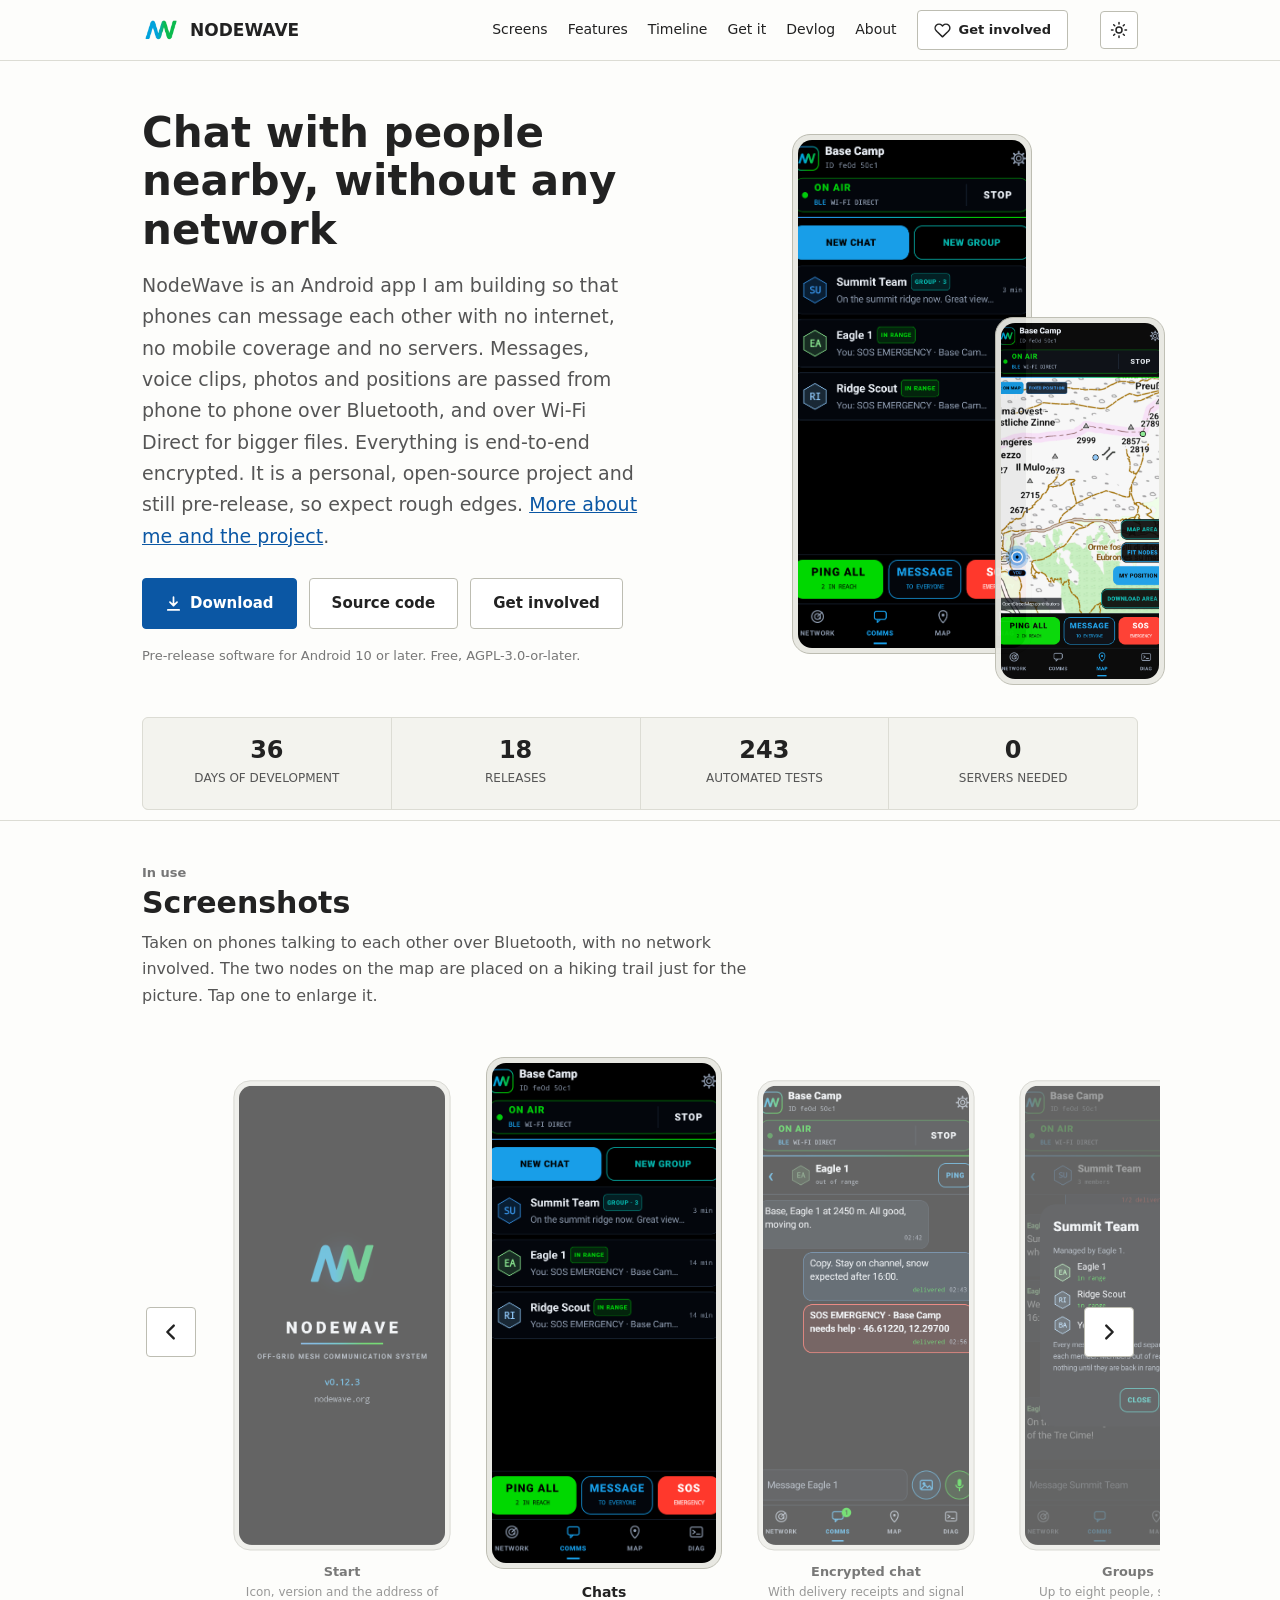
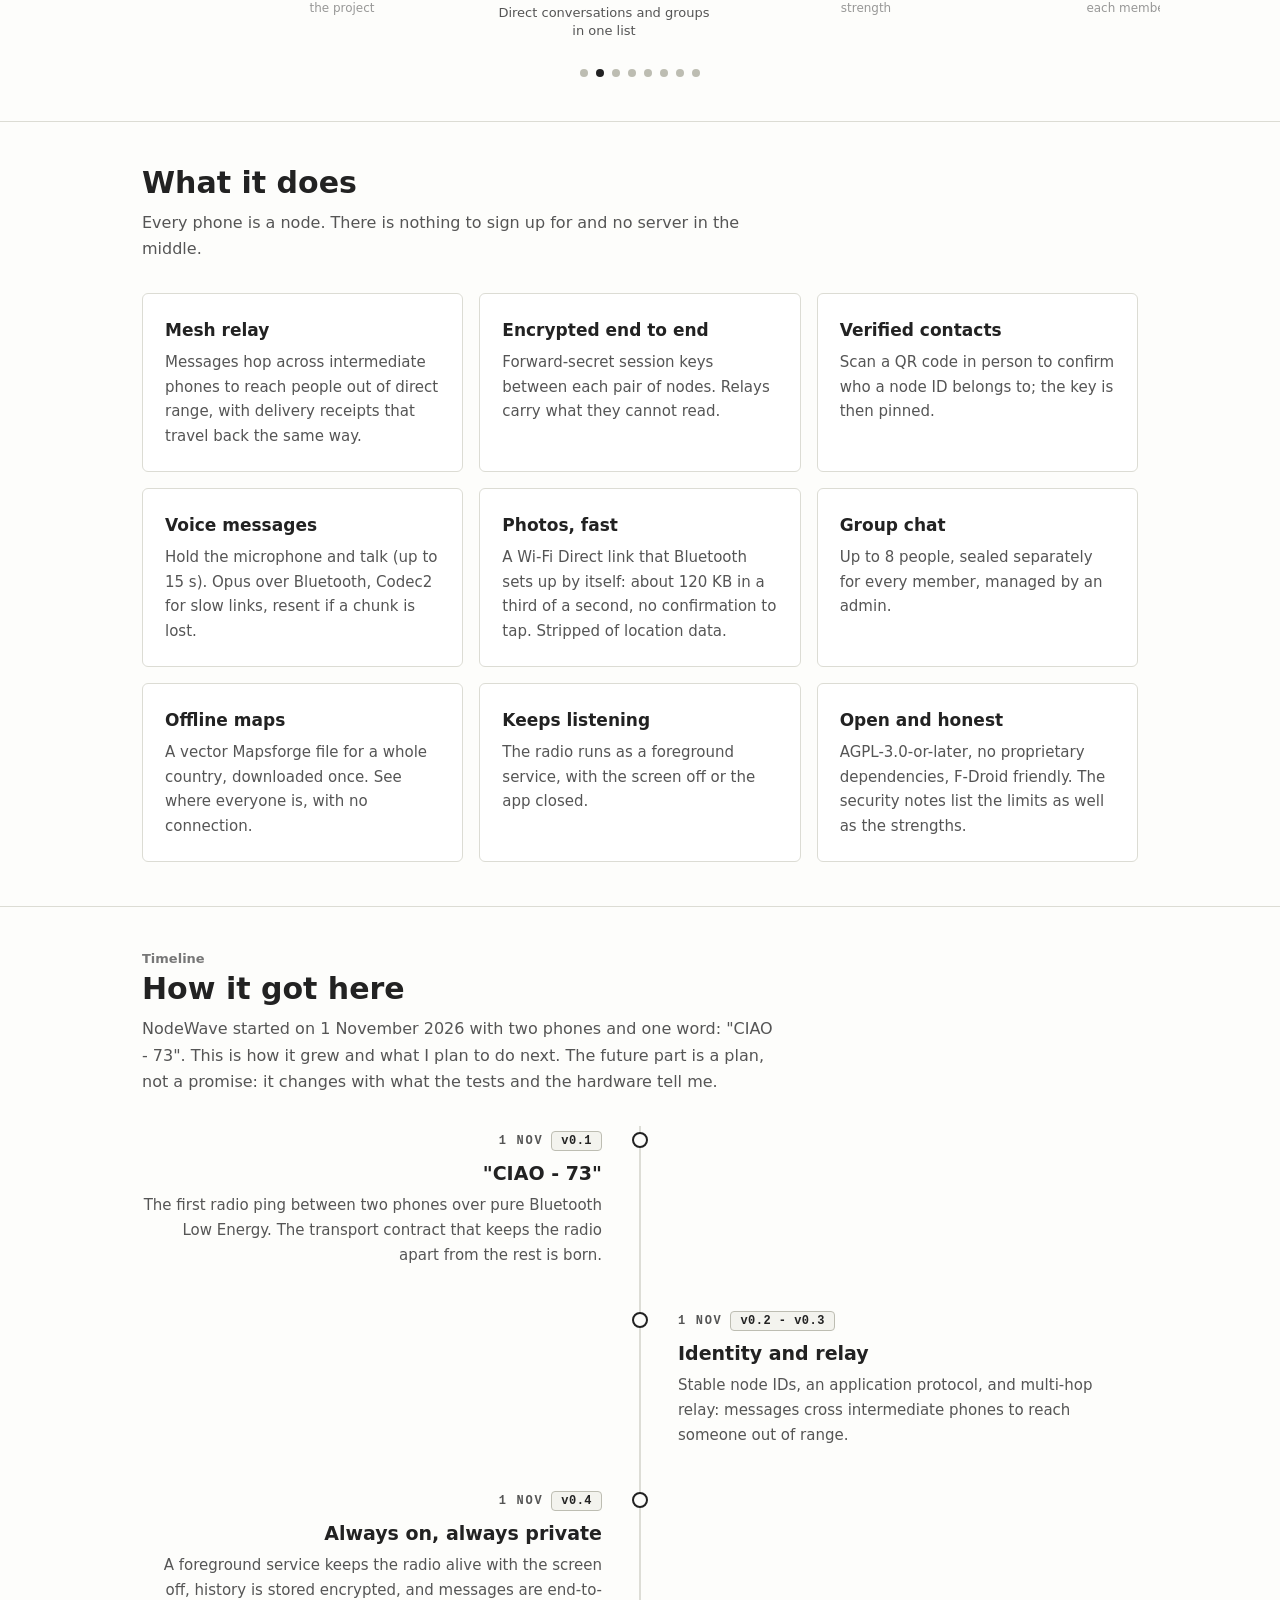
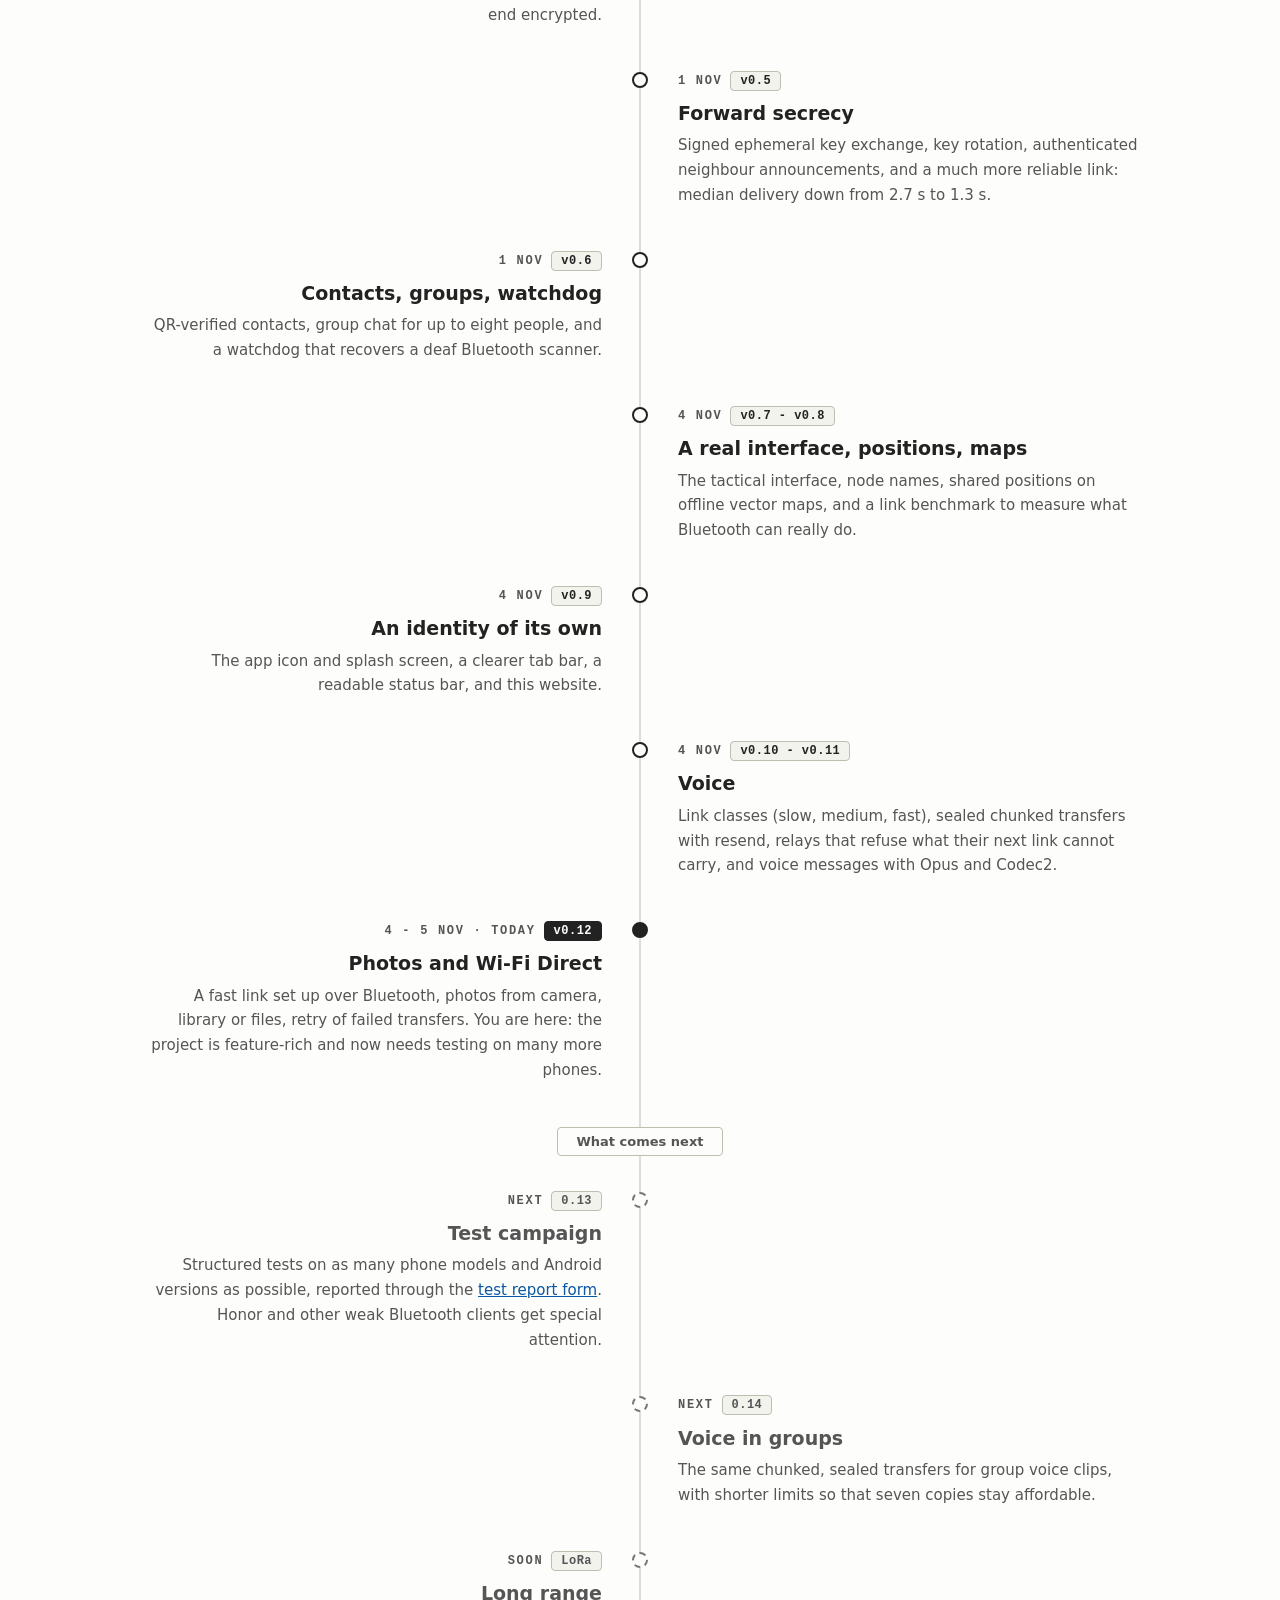
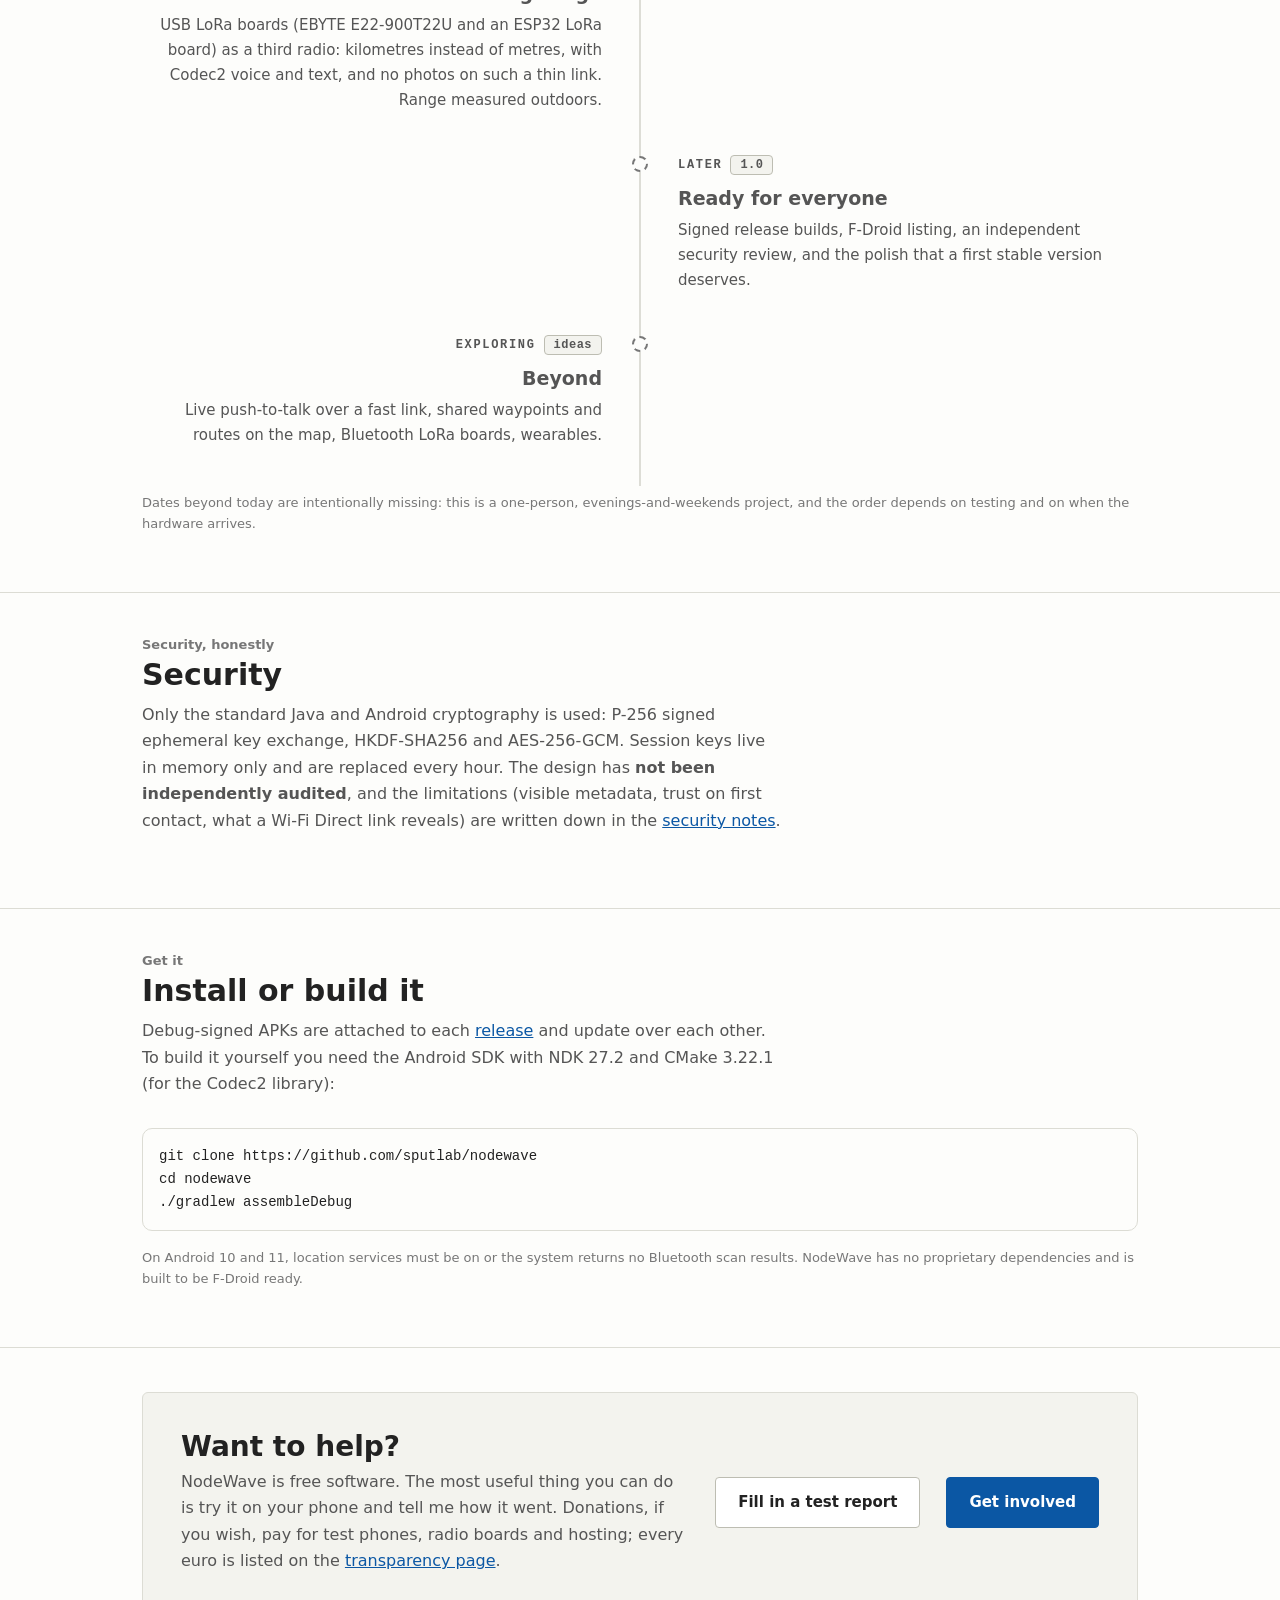
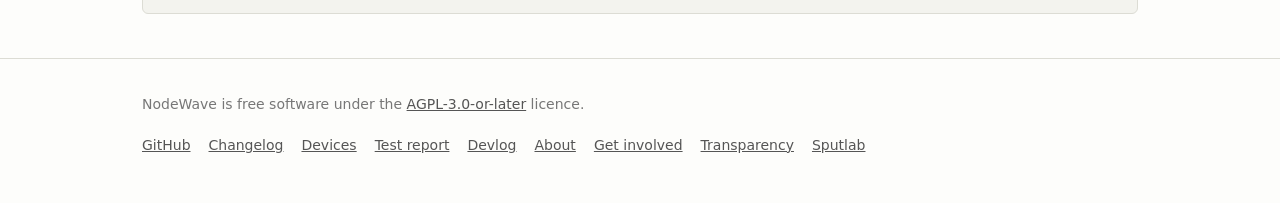
==== commit e1af5570: "New screenshots, Blog renamed Devlog, updated posts, ignore assets/screens/old Co-Authored-By: Claud" ====
--- a/index.html
+++ b/index.html
@@ -9,7 +9,7 @@
 <link rel="canonical" href="https://nodewave.org/">
 <meta property="og:title" content="NodeWave - Off-Grid Mesh Communication System for Android">
 <meta property="og:description" content="Phones talk to each other over Bluetooth and Wi-Fi Direct, end-to-end encrypted, with no internet and no servers.">
-<meta property="og:image" content="https://nodewave.org/assets/screens/chats.png">
+<meta property="og:image" content="https://nodewave.org/assets/screens/sam_17_comms_final.png">
 <meta property="og:url" content="https://nodewave.org/">
 <link rel="icon" href="images/logo_new.png">
 <script>try{var t=localStorage.getItem("nw-theme");if(t)document.documentElement.setAttribute("data-theme",t)}catch(e){}</script>
@@ -20,7 +20,7 @@
 <header class="top"><div class="wrap">
   <a class="brand" href="./"><img src="images/logo_new.png" alt="">NODEWAVE</a>
   <nav class="nav" id="mainnav">
-    <a href="#screens">Screens</a><a href="#features">Features</a><a href="#timeline">Timeline</a><a href="#get">Get it</a><a href="blog.html">Blog</a><a href="about.html">About</a>
+    <a href="#screens">Screens</a><a href="#features">Features</a><a href="#timeline">Timeline</a><a href="#get">Get it</a><a href="blog.html">Devlog</a><a href="about.html">About</a>
     <a class="btn amber small" href="support.html"><svg viewBox="0 0 24 24" fill="none" stroke="currentColor" stroke-width="2" stroke-linecap="round" stroke-linejoin="round"><path d="M20.8 4.6a5.5 5.5 0 0 0-7.8 0L12 5.7l-1-1.1a5.5 5.5 0 0 0-7.8 7.8l1 1.1L12 21l7.8-7.5 1-1.1a5.5 5.5 0 0 0 0-7.8z"/></svg>Get involved</a>
   </nav>
   <button class="theme" type="button" id="themebtn" aria-label="Switch between light and dark theme" title="Light / dark"><svg class="sun" viewBox="0 0 24 24" fill="none" stroke="currentColor" stroke-width="2" stroke-linecap="round"><circle cx="12" cy="12" r="4"/><path d="M12 2v2M12 20v2M4.9 4.9l1.4 1.4M17.7 17.7l1.4 1.4M2 12h2M20 12h2M4.9 19.1l1.4-1.4M17.7 6.3l1.4-1.4"/></svg><svg class="moon" viewBox="0 0 24 24" fill="none" stroke="currentColor" stroke-width="2" stroke-linecap="round" stroke-linejoin="round"><path d="M21 12.8A9 9 0 1 1 11.2 3a7 7 0 0 0 9.8 9.8z"/></svg></button>
@@ -41,8 +41,8 @@
       <p class="note">Pre-release software for Android 10 or later. Free, AGPL-3.0-or-later.</p>
     </div>
     <div class="hero-art">
-      <div class="phone"><img src="assets/screens/chats.png" alt="NodeWave chats and groups"></div>
-      <div class="phone b"><img src="assets/screens/map.png" alt="Offline map with two nodes"></div>
+      <div class="phone"><img src="assets/screens/sam_17_comms_final.png" alt="NodeWave chats and groups"></div>
+      <div class="phone b"><img src="assets/screens/sam_10_map_nodes.png" alt="Offline map with two nodes"></div>
     </div>
   </div>
 
@@ -64,14 +64,14 @@
     <button class="arrow l" aria-label="Previous screenshot"><svg viewBox="0 0 24 24" fill="none" stroke="currentColor" stroke-width="2.6" stroke-linecap="round" stroke-linejoin="round"><path d="M15 5l-7 7 7 7"/></svg></button>
     <button class="arrow r" aria-label="Next screenshot"><svg viewBox="0 0 24 24" fill="none" stroke="currentColor" stroke-width="2.6" stroke-linecap="round" stroke-linejoin="round"><path d="M9 5l7 7-7 7"/></svg></button>
     <div class="track" tabindex="0">
-      <figure class="shot"><div class="phone"><img src="assets/screens/splash.png" alt="Splash screen with icon, version and nodewave.org"></div><figcaption><b>Start</b>Icon, version and the address of the project</figcaption></figure>
-      <figure class="shot"><div class="phone"><img src="assets/screens/chats.png" alt="Chats list with a group and a direct conversation"></div><figcaption><b>Chats</b>Direct conversations and groups in one list</figcaption></figure>
-      <figure class="shot"><div class="phone"><img src="assets/screens/direct-chat.png" alt="Direct encrypted conversation between two nodes"></div><figcaption><b>Encrypted chat</b>With delivery receipts and signal strength</figcaption></figure>
-      <figure class="shot"><div class="phone"><img src="assets/screens/group-chat.png" alt="Group chat with three members"></div><figcaption><b>Groups</b>Up to eight people, sealed for each member</figcaption></figure>
-      <figure class="shot"><div class="phone"><img src="assets/screens/map.png" alt="Offline vector map with two nodes"></div><figcaption><b>Offline map</b>One file for a whole country, positions on top</figcaption></figure>
-      <figure class="shot"><div class="phone"><img src="assets/screens/network.png" alt="Radar and list of nodes in range"></div><figcaption><b>Network</b>Radar and signal strength of everyone around you</figcaption></figure>
-      <figure class="shot"><div class="phone"><img src="assets/screens/nodes.png" alt="Known nodes, verified and encrypted"></div><figcaption><b>Nodes</b>Known people, verified contacts, positions</figcaption></figure>
-      <figure class="shot"><div class="phone"><img src="assets/screens/settings.png" alt="Settings: identity and Bluetooth radio"></div><figcaption><b>Settings</b>Identity, radio power, voice, Wi-Fi Direct, maps</figcaption></figure>
+      <figure class="shot"><div class="phone"><img src="assets/screens/sam_00_splash.png" alt="Splash screen with icon, version and nodewave.org"></div><figcaption><b>Start</b>Icon, version and the address of the project</figcaption></figure>
+      <figure class="shot"><div class="phone"><img src="assets/screens/sam_17_comms_final.png" alt="Chats list with a group and a direct conversation"></div><figcaption><b>Chats</b>Direct conversations and groups in one list</figcaption></figure>
+      <figure class="shot"><div class="phone"><img src="assets/screens/sam_06_chat.png" alt="Direct encrypted conversation between two nodes"></div><figcaption><b>Encrypted chat</b>With delivery receipts and signal strength</figcaption></figure>
+      <figure class="shot"><div class="phone"><img src="assets/screens/sam_08_group_info.png" alt="Group info with three members and per-member encryption"></div><figcaption><b>Groups</b>Up to eight people, sealed for each member</figcaption></figure>
+      <figure class="shot"><div class="phone"><img src="assets/screens/sam_10_map_nodes.png" alt="Offline vector map with two nodes"></div><figcaption><b>Offline map</b>One file for a whole country, positions on top</figcaption></figure>
+      <figure class="shot"><div class="phone"><img src="assets/screens/sam_02_radar.png" alt="Radar and list of nodes in range"></div><figcaption><b>Network</b>Radar and signal strength of everyone around you</figcaption></figure>
+      <figure class="shot"><div class="phone"><img src="assets/screens/sam_03_node_detail.png" alt="Known nodes, verified and encrypted"></div><figcaption><b>Nodes</b>Known people, verified contacts, positions</figcaption></figure>
+      <figure class="shot"><div class="phone"><img src="assets/screens/sam_13_settings.png" alt="Settings: identity and Bluetooth radio"></div><figcaption><b>Settings</b>Identity, radio power, voice, Wi-Fi Direct, maps</figcaption></figure>
     </div>
     <div class="dots" role="tablist"></div>
   </div>
@@ -154,7 +154,7 @@
 
 <footer><div class="wrap">
   <div>NodeWave is free software under the <a href="https://github.com/sputlab/nodewave/blob/main/LICENSE">AGPL-3.0-or-later</a> licence.</div>
-  <div class="links"><a href="https://github.com/sputlab/nodewave">GitHub</a><a href="https://github.com/sputlab/nodewave/blob/main/CHANGELOG.md">Changelog</a><a href="devices.html">Devices</a><a href="test-report.html">Test report</a><a href="blog.html">Blog</a><a href="about.html">About</a><a href="support.html">Get involved</a><a href="transparency.html">Transparency</a><a href="https://sputlab.com">Sputlab</a></div>
+  <div class="links"><a href="https://github.com/sputlab/nodewave">GitHub</a><a href="https://github.com/sputlab/nodewave/blob/main/CHANGELOG.md">Changelog</a><a href="devices.html">Devices</a><a href="test-report.html">Test report</a><a href="blog.html">Devlog</a><a href="about.html">About</a><a href="support.html">Get involved</a><a href="transparency.html">Transparency</a><a href="https://sputlab.com">Sputlab</a></div>
 </div></footer>
 
 <script src="site.js"></script>
--- a/style.css
+++ b/style.css
@@ -26,7 +26,7 @@
 .top{position:sticky;top:0;z-index:20;background:rgba(4,8,10,.72);backdrop-filter:blur(14px);-webkit-backdrop-filter:blur(14px);border-bottom:1px solid var(--line)}
 .top .wrap{display:flex;align-items:center;gap:18px;height:60px}
 .brand{display:flex;align-items:center;gap:10px;color:var(--green);font:700 15px var(--mono);letter-spacing:.28em}
-.brand img{width:30px;height:30px;border-radius:8px;box-shadow:0 0 18px rgba(57,255,20,.25)}
+.brand img{width:38px;height:38px;border-radius:8px;box-shadow:0 0 18px rgba(57,255,20,.25)}
 .brand,.brand:hover{text-decoration:none}
 .nav{margin-left:auto;display:flex;align-items:center;gap:20px;font-size:14px}
 .nav a{color:var(--dim)}
@@ -444,3 +444,14 @@
 :root[data-theme="dark"] .theme .moon{display:block}
 @media(prefers-color-scheme:dark){:root:not([data-theme="light"]) .theme .sun{display:none}:root:not([data-theme="light"]) .theme .moon{display:block}}
 @media(max-width:760px){.theme{margin-left:auto}.burger{margin-left:10px}}
+
+.about-logo{float:left;width:160px;height:auto;margin:4px 16px 8px 0;border-radius:12%}
+@media(max-width:560px){.about-logo{width:110px;margin-right:12px}}
+
+/* ---- blog excerpts and modal ---- */
+.excerpt p{display:-webkit-box;-webkit-line-clamp:4;line-clamp:4;-webkit-box-orient:vertical;overflow:hidden;margin:0 0 10px}
+.post .more{font-size:15px;font-weight:600}
+.postdlg{border:1px solid var(--line);border-radius:var(--radius,8px);background:var(--surface,var(--bg));color:var(--text);padding:0;width:min(760px,92vw);max-height:88vh;overflow:hidden}
+.postdlg::backdrop{background:rgba(0,0,0,.55)}
+.postdlg .post{border:0;margin:0;max-width:none;padding:28px;max-height:88vh;overflow-y:auto;background:transparent}
+.postdlg .dclose{position:absolute;top:8px;right:12px;z-index:2;background:var(--surface,var(--bg));border:1px solid var(--line);border-radius:6px;width:34px;height:34px;font-size:22px;line-height:1;color:var(--text);cursor:pointer}
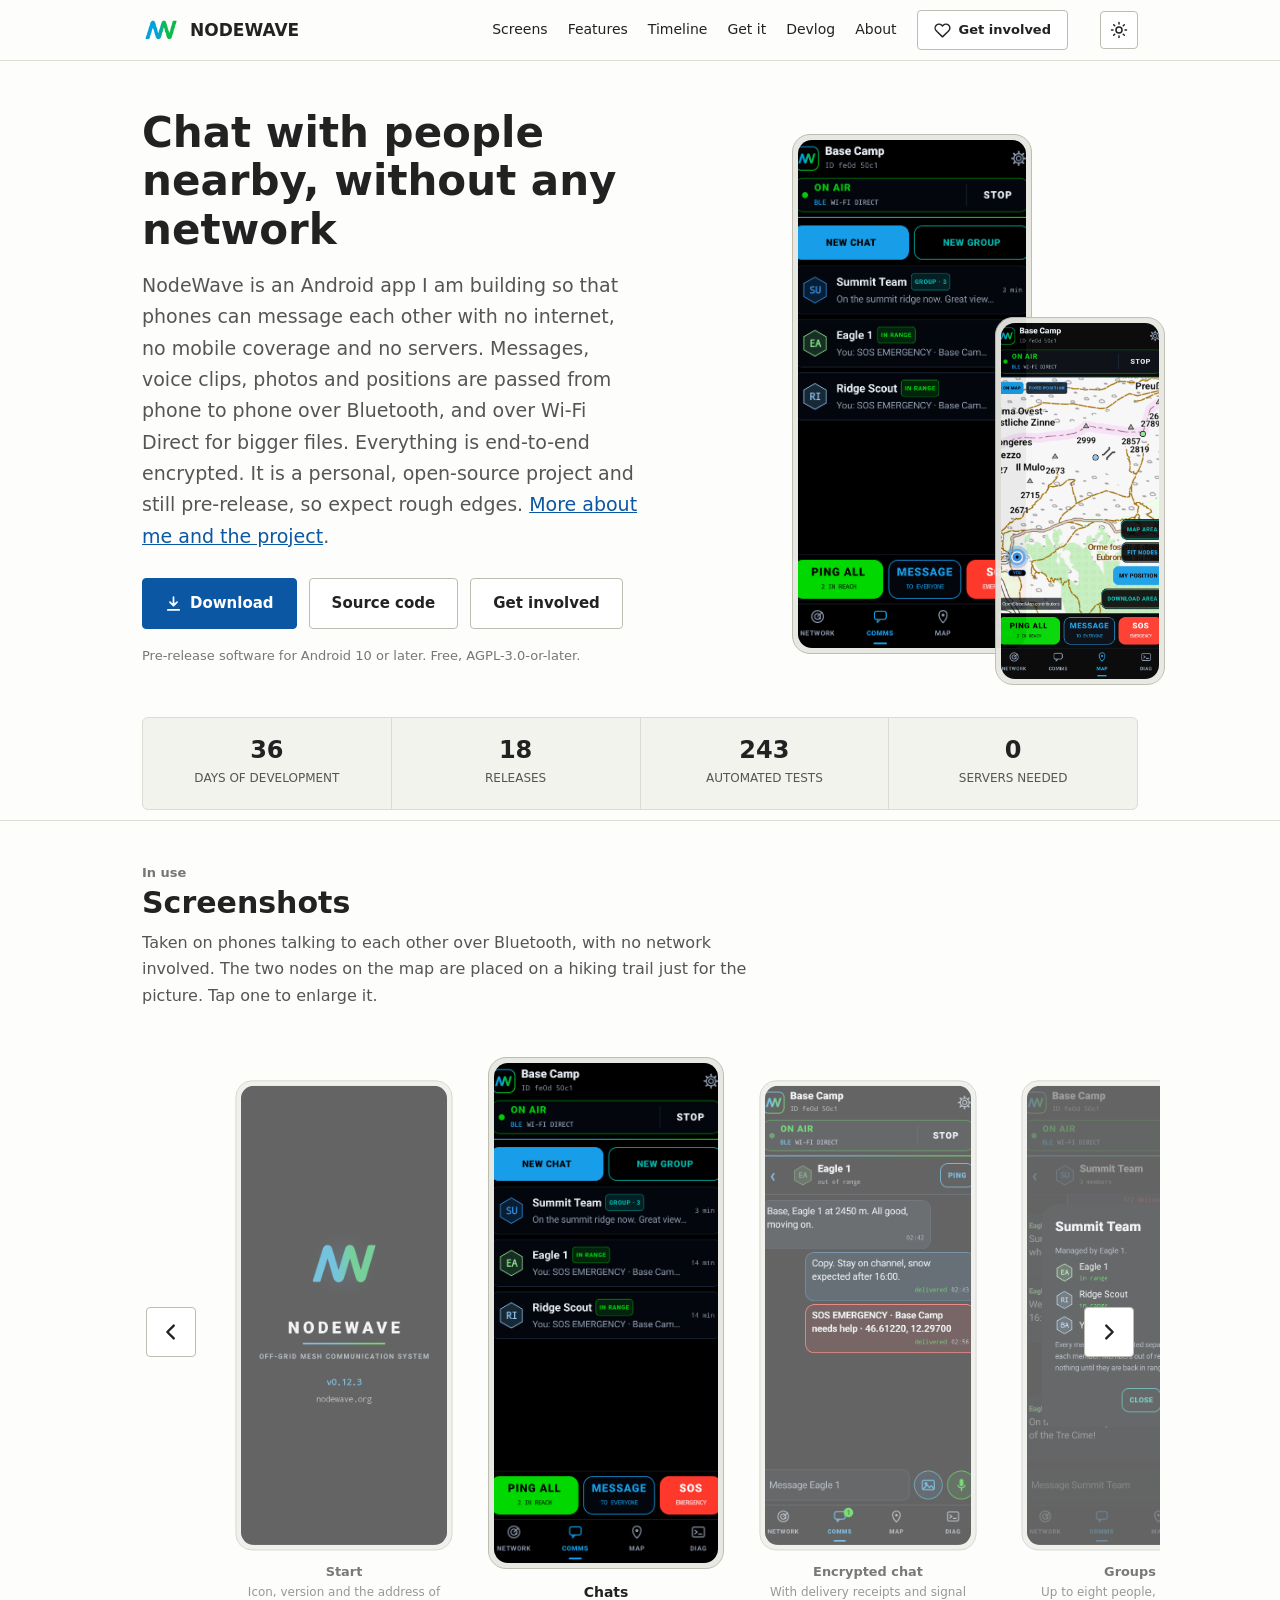
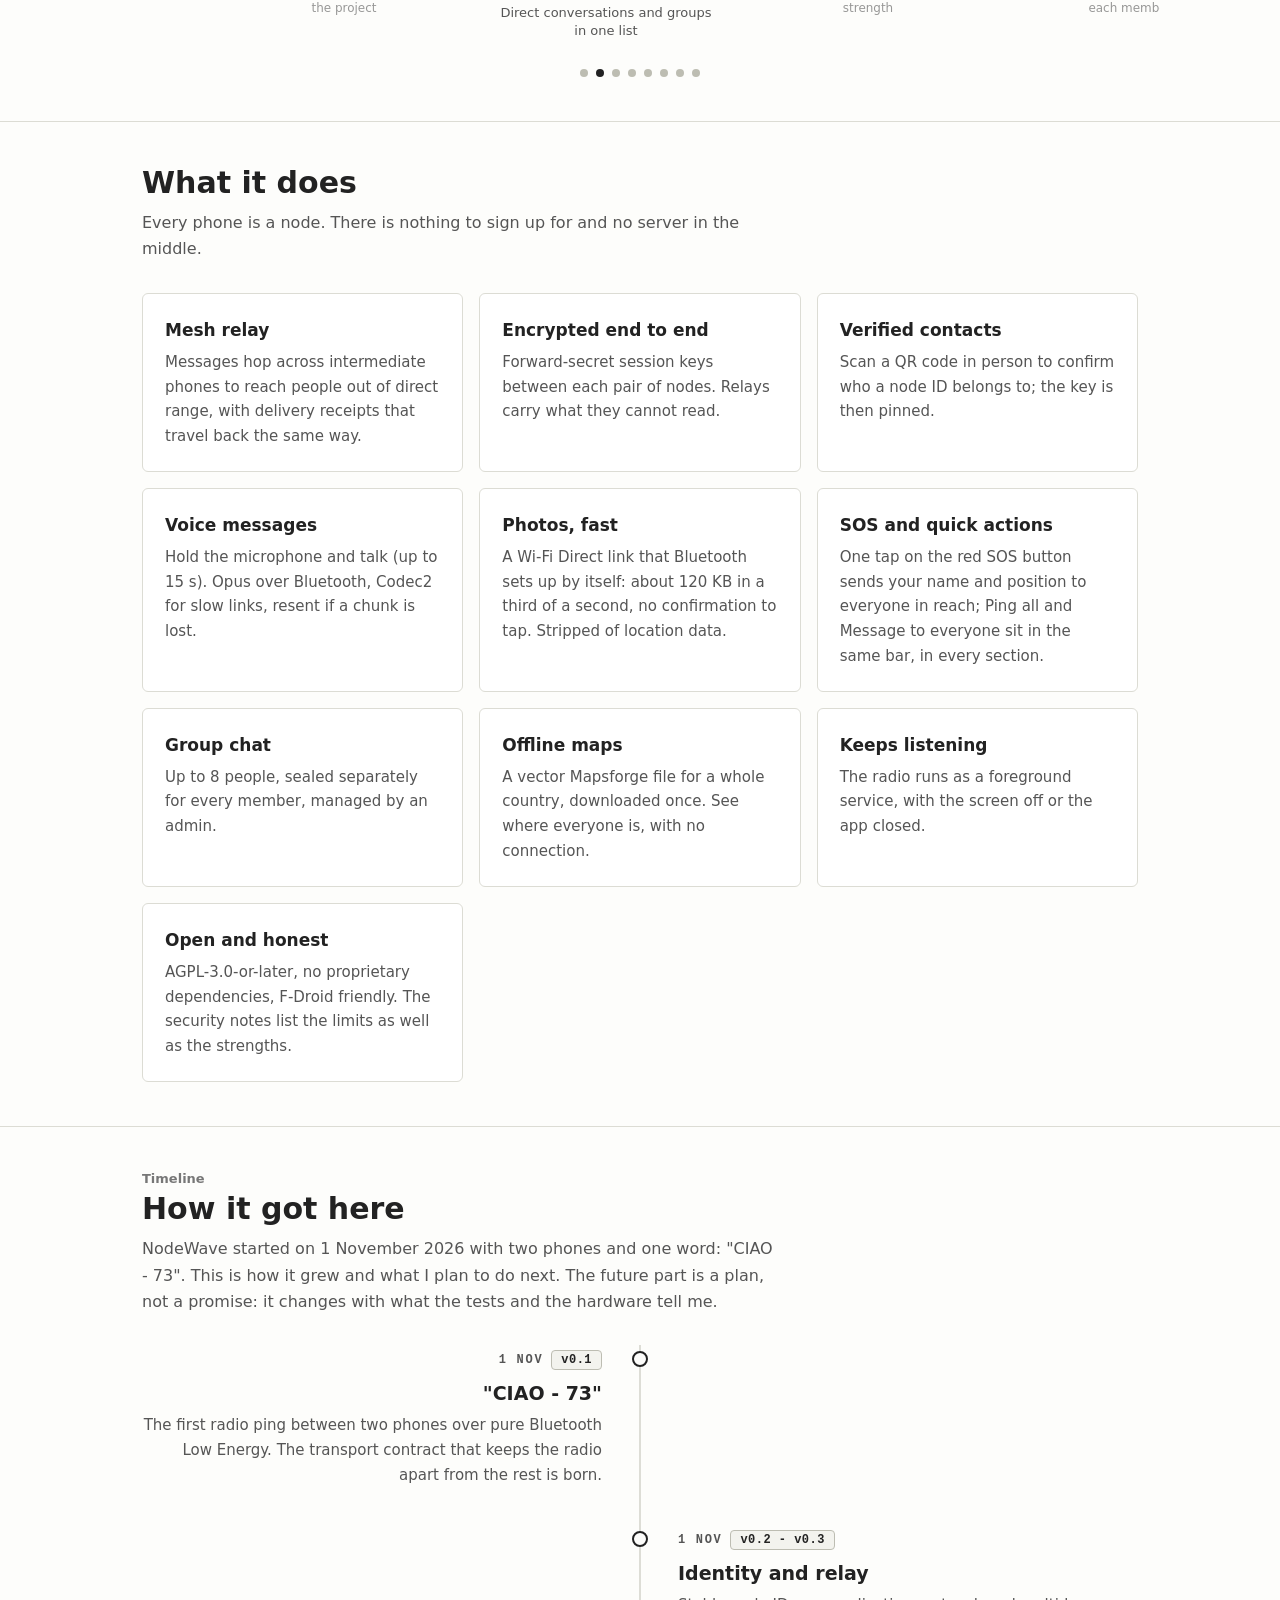
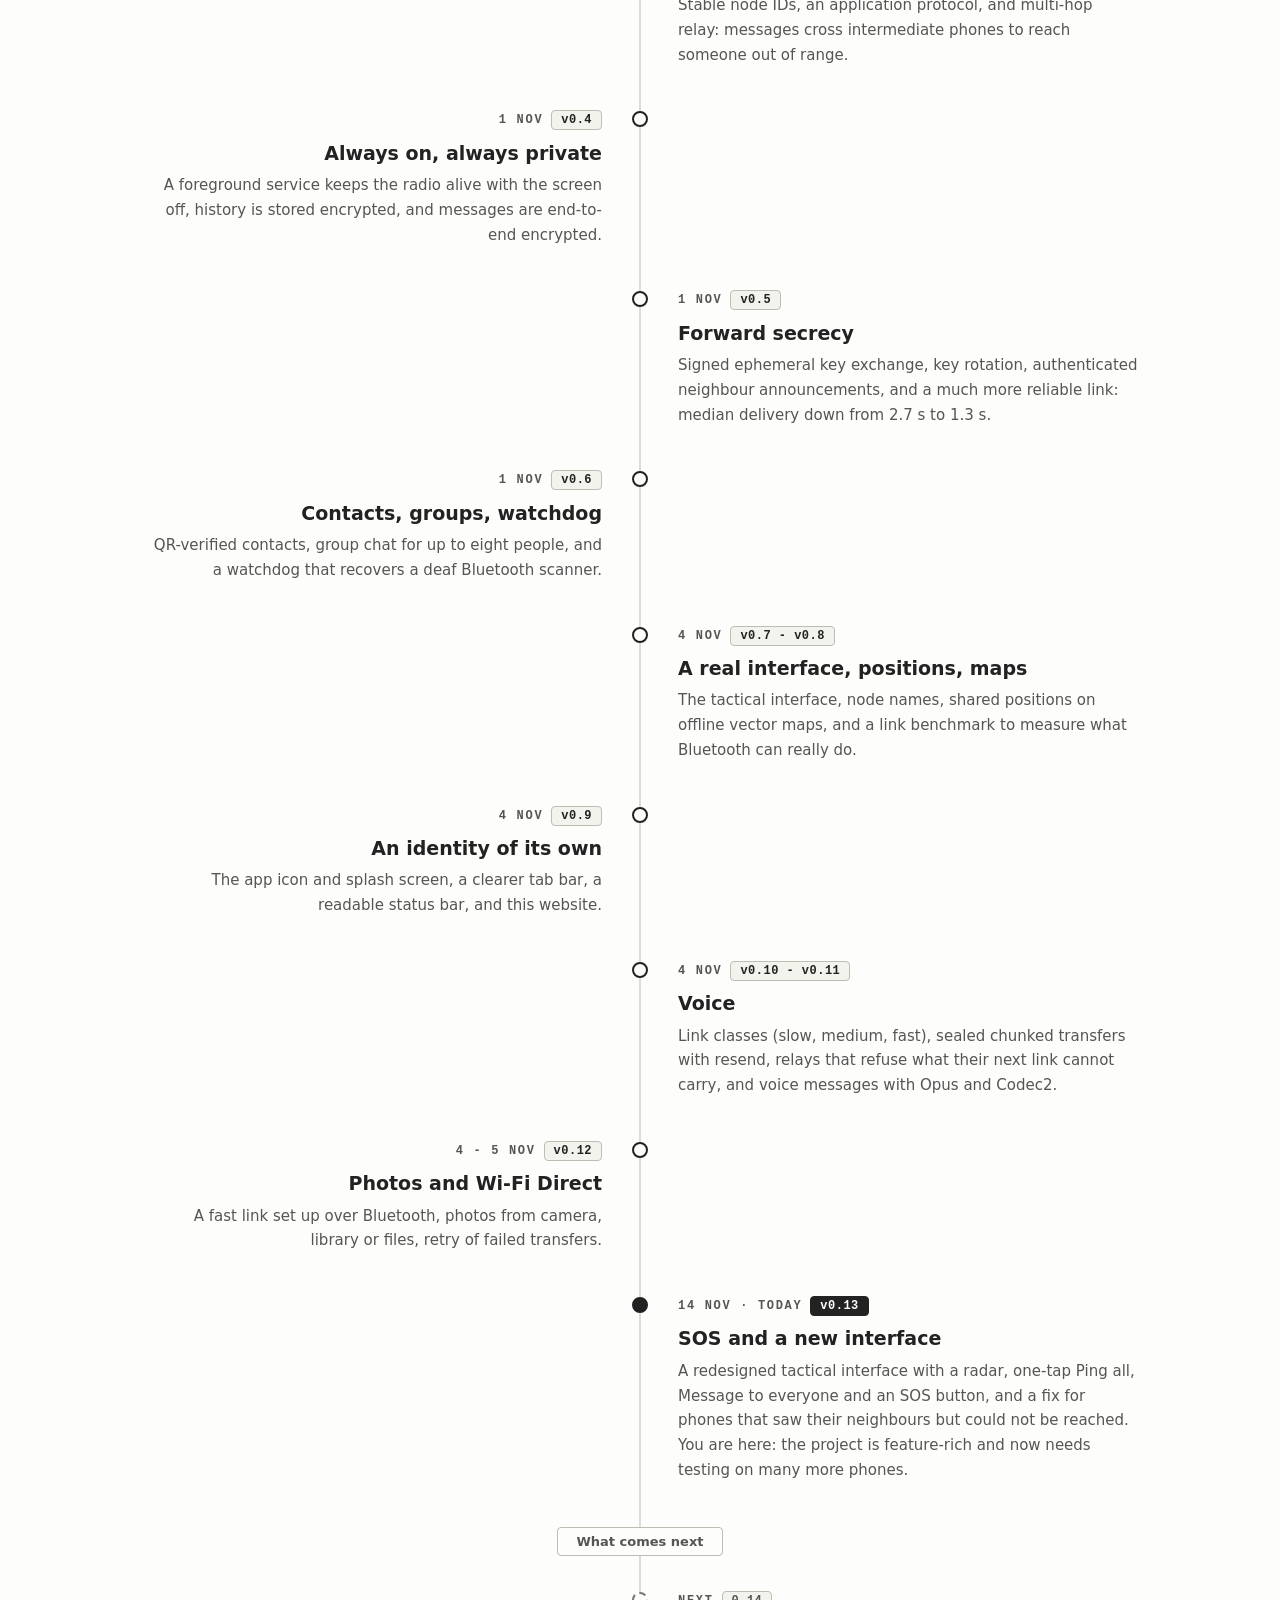
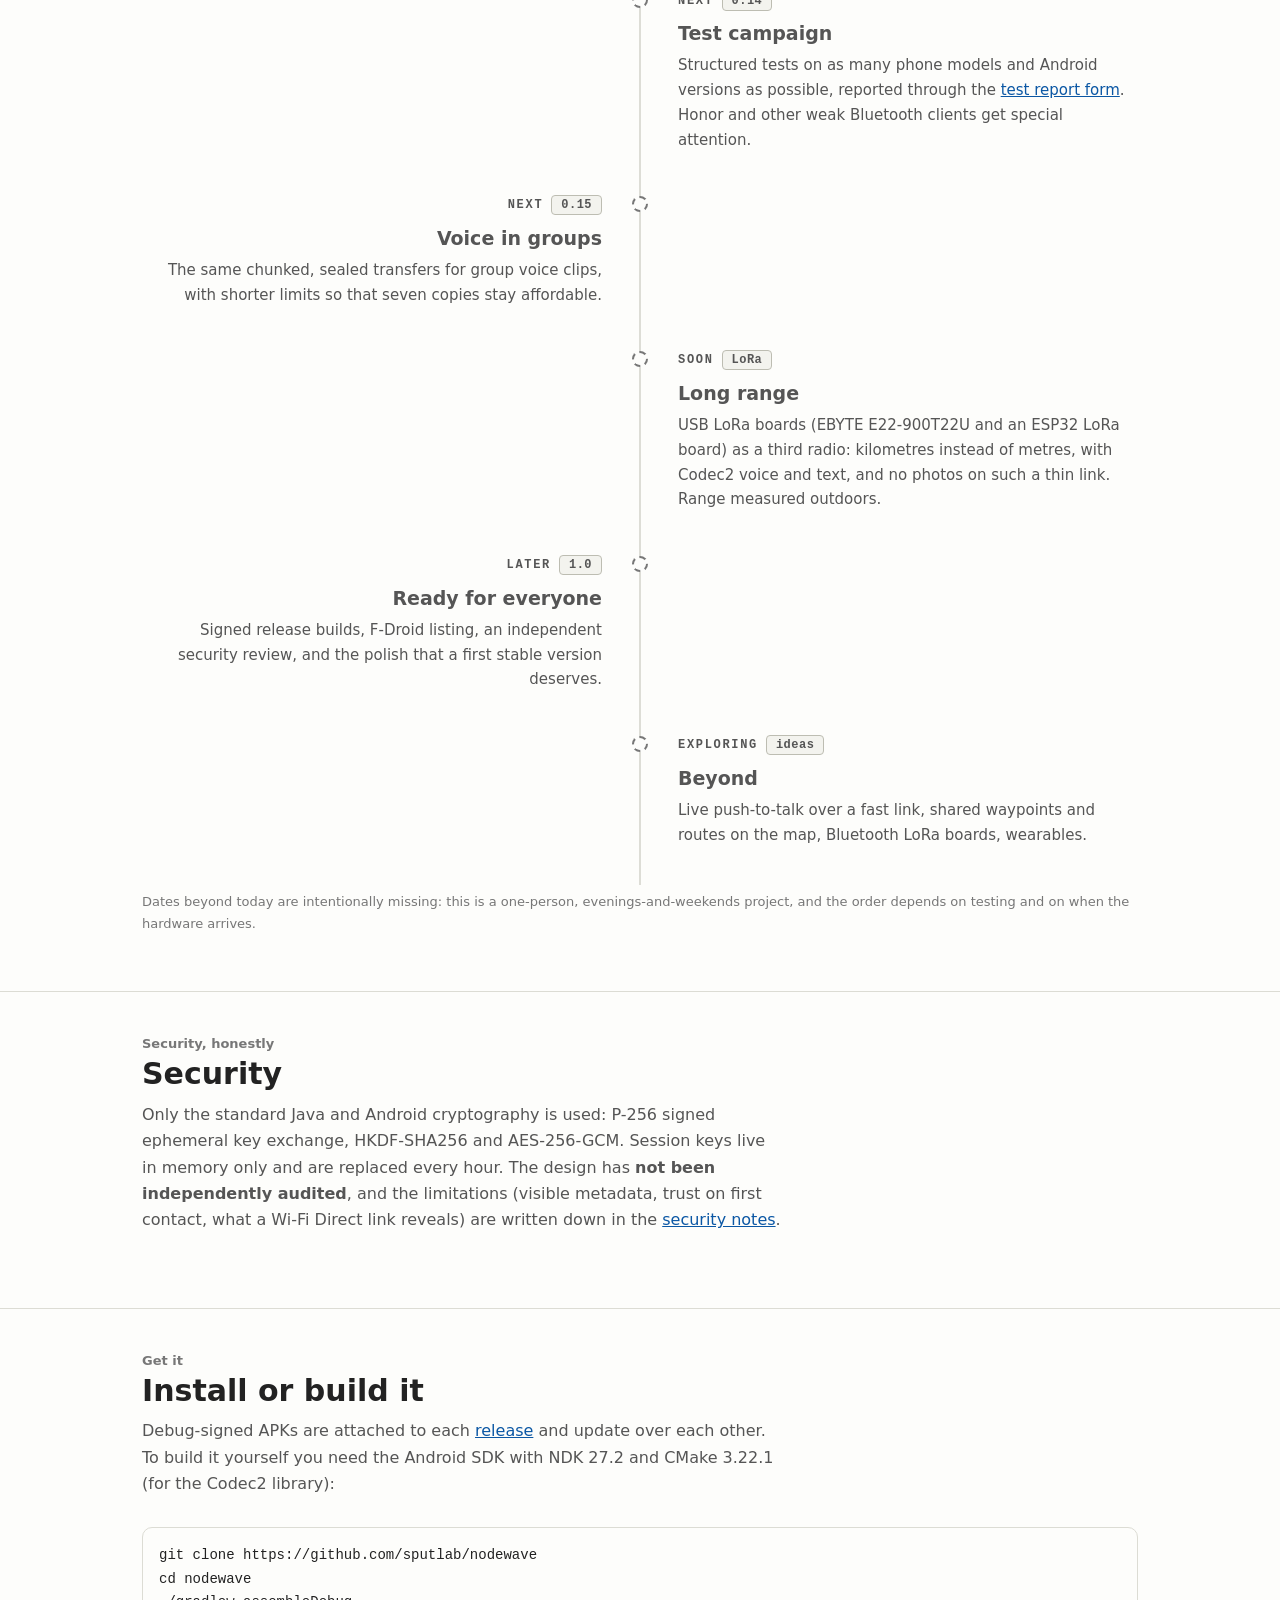
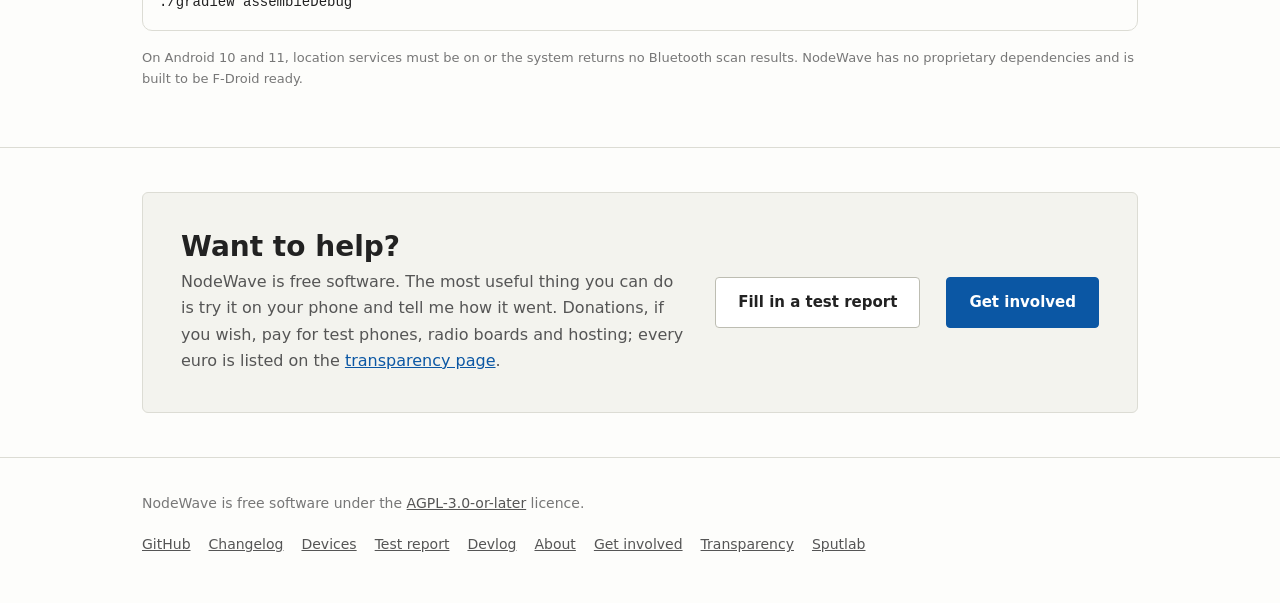
==== commit a1301dcb: "Timeline and features for v0.13 (SOS, new interface) Co-Authored-By: Claude Sonnet 5.5 <noreply@anth" ====
--- a/index.html
+++ b/index.html
@@ -93,6 +93,7 @@
     <div class="card"><h3>Verified contacts</h3><p>Scan a QR code in person to confirm who a node ID belongs to; the key is then pinned.</p></div>
     <div class="card"><h3>Voice messages</h3><p>Hold the microphone and talk (up to 15 s). Opus over Bluetooth, Codec2 for slow links, resent if a chunk is lost.</p></div>
     <div class="card"><h3>Photos, fast</h3><p>A Wi-Fi Direct link that Bluetooth sets up by itself: about 120 KB in a third of a second, no confirmation to tap. Stripped of location data.</p></div>
+    <div class="card"><h3>SOS and quick actions</h3><p>One tap on the red SOS button sends your name and position to everyone in reach; Ping all and Message to everyone sit in the same bar, in every section.</p></div>
     <div class="card"><h3>Group chat</h3><p>Up to 8 people, sealed separately for every member, managed by an admin.</p></div>
     <div class="card"><h3>Offline maps</h3><p>A vector Mapsforge file for a whole country, downloaded once. See where everyone is, with no connection.</p></div>
     <div class="card"><h3>Keeps listening</h3><p>The radio runs as a foreground service, with the screen off or the app closed.</p></div>
@@ -114,12 +115,13 @@
     <li class="tl"><span class="dot"></span><span class="when">4 Nov</span><span class="ver">v0.7 - v0.8</span><h3>A real interface, positions, maps</h3><p>The tactical interface, node names, shared positions on offline vector maps, and a link benchmark to measure what Bluetooth can really do.</p></li>
     <li class="tl"><span class="dot"></span><span class="when">4 Nov</span><span class="ver">v0.9</span><h3>An identity of its own</h3><p>The app icon and splash screen, a clearer tab bar, a readable status bar, and this website.</p></li>
     <li class="tl"><span class="dot"></span><span class="when">4 Nov</span><span class="ver">v0.10 - v0.11</span><h3>Voice</h3><p>Link classes (slow, medium, fast), sealed chunked transfers with resend, relays that refuse what their next link cannot carry, and voice messages with Opus and Codec2.</p></li>
-    <li class="tl now"><span class="dot"></span><span class="when">4 - 5 Nov · today</span><span class="ver">v0.12</span><h3>Photos and Wi-Fi Direct</h3><p>A fast link set up over Bluetooth, photos from camera, library or files, retry of failed transfers. You are here: the project is feature-rich and now needs testing on many more phones.</p></li>
+    <li class="tl"><span class="dot"></span><span class="when">4 - 5 Nov</span><span class="ver">v0.12</span><h3>Photos and Wi-Fi Direct</h3><p>A fast link set up over Bluetooth, photos from camera, library or files, retry of failed transfers.</p></li>
+    <li class="tl now"><span class="dot"></span><span class="when">14 Nov · today</span><span class="ver">v0.13</span><h3>SOS and a new interface</h3><p>A redesigned tactical interface with a radar, one-tap Ping all, Message to everyone and an SOS button, and a fix for phones that saw their neighbours but could not be reached. You are here: the project is feature-rich and now needs testing on many more phones.</p></li>
 
     <li class="phase f" style="width:100%;margin-left:0"><span>What comes next</span></li>
 
-    <li class="tl future"><span class="dot"></span><span class="when">Next</span><span class="ver">0.13</span><h3>Test campaign</h3><p>Structured tests on as many phone models and Android versions as possible, reported through the <a href="test-report.html">test report form</a>. Honor and other weak Bluetooth clients get special attention.</p></li>
-    <li class="tl future"><span class="dot"></span><span class="when">Next</span><span class="ver">0.14</span><h3>Voice in groups</h3><p>The same chunked, sealed transfers for group voice clips, with shorter limits so that seven copies stay affordable.</p></li>
+    <li class="tl future"><span class="dot"></span><span class="when">Next</span><span class="ver">0.14</span><h3>Test campaign</h3><p>Structured tests on as many phone models and Android versions as possible, reported through the <a href="test-report.html">test report form</a>. Honor and other weak Bluetooth clients get special attention.</p></li>
+    <li class="tl future"><span class="dot"></span><span class="when">Next</span><span class="ver">0.15</span><h3>Voice in groups</h3><p>The same chunked, sealed transfers for group voice clips, with shorter limits so that seven copies stay affordable.</p></li>
     <li class="tl future"><span class="dot"></span><span class="when">Soon</span><span class="ver">LoRa</span><h3>Long range</h3><p>USB LoRa boards (EBYTE E22-900T22U and an ESP32 LoRa board) as a third radio: kilometres instead of metres, with Codec2 voice and text, and no photos on such a thin link. Range measured outdoors.</p></li>
     <li class="tl future"><span class="dot"></span><span class="when">Later</span><span class="ver">1.0</span><h3>Ready for everyone</h3><p>Signed release builds, F-Droid listing, an independent security review, and the polish that a first stable version deserves.</p></li>
     <li class="tl future"><span class="dot"></span><span class="when">Exploring</span><span class="ver">ideas</span><h3>Beyond</h3><p>Live push-to-talk over a fast link, shared waypoints and routes on the map, Bluetooth LoRa boards, wearables.</p></li>
--- a/style.css
+++ b/style.css
@@ -455,3 +455,7 @@
 .postdlg::backdrop{background:rgba(0,0,0,.55)}
 .postdlg .post{border:0;margin:0;max-width:none;padding:28px;max-height:88vh;overflow-y:auto;background:transparent}
 .postdlg .dclose{position:absolute;top:8px;right:12px;z-index:2;background:var(--surface,var(--bg));border:1px solid var(--line);border-radius:6px;width:34px;height:34px;font-size:22px;line-height:1;color:var(--text);cursor:pointer}
+.post code{font:.9em var(--mono,monospace);background:var(--line);padding:1px 5px;border-radius:4px}
+.post pre{overflow-x:auto;background:var(--line);padding:12px;border-radius:6px}.post pre code{background:none;padding:0}
+.post .tbl{overflow-x:auto;margin:14px 0}.post table{border-collapse:collapse;font-size:14px;width:100%}
+.post th,.post td{border:1px solid var(--line);padding:5px 9px;text-align:left;vertical-align:top;color:var(--dim)}.post th{color:var(--text)}
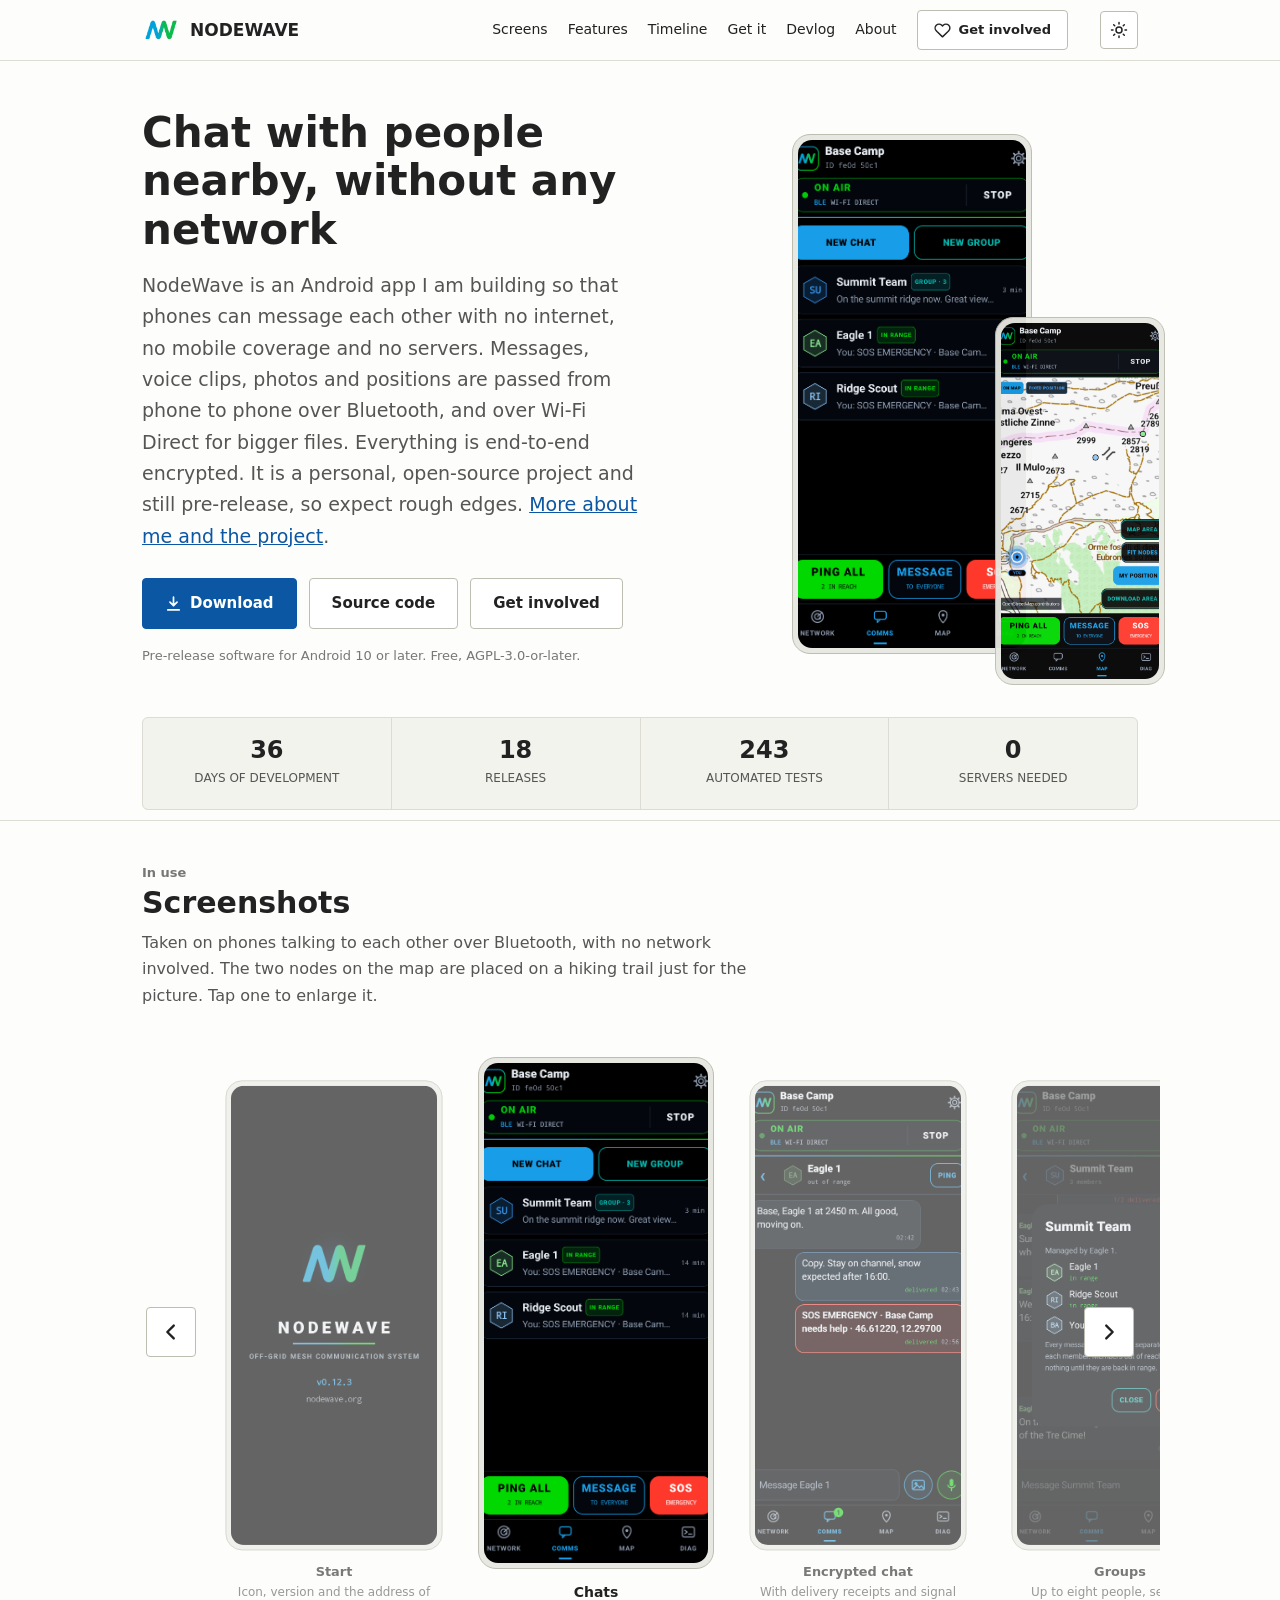
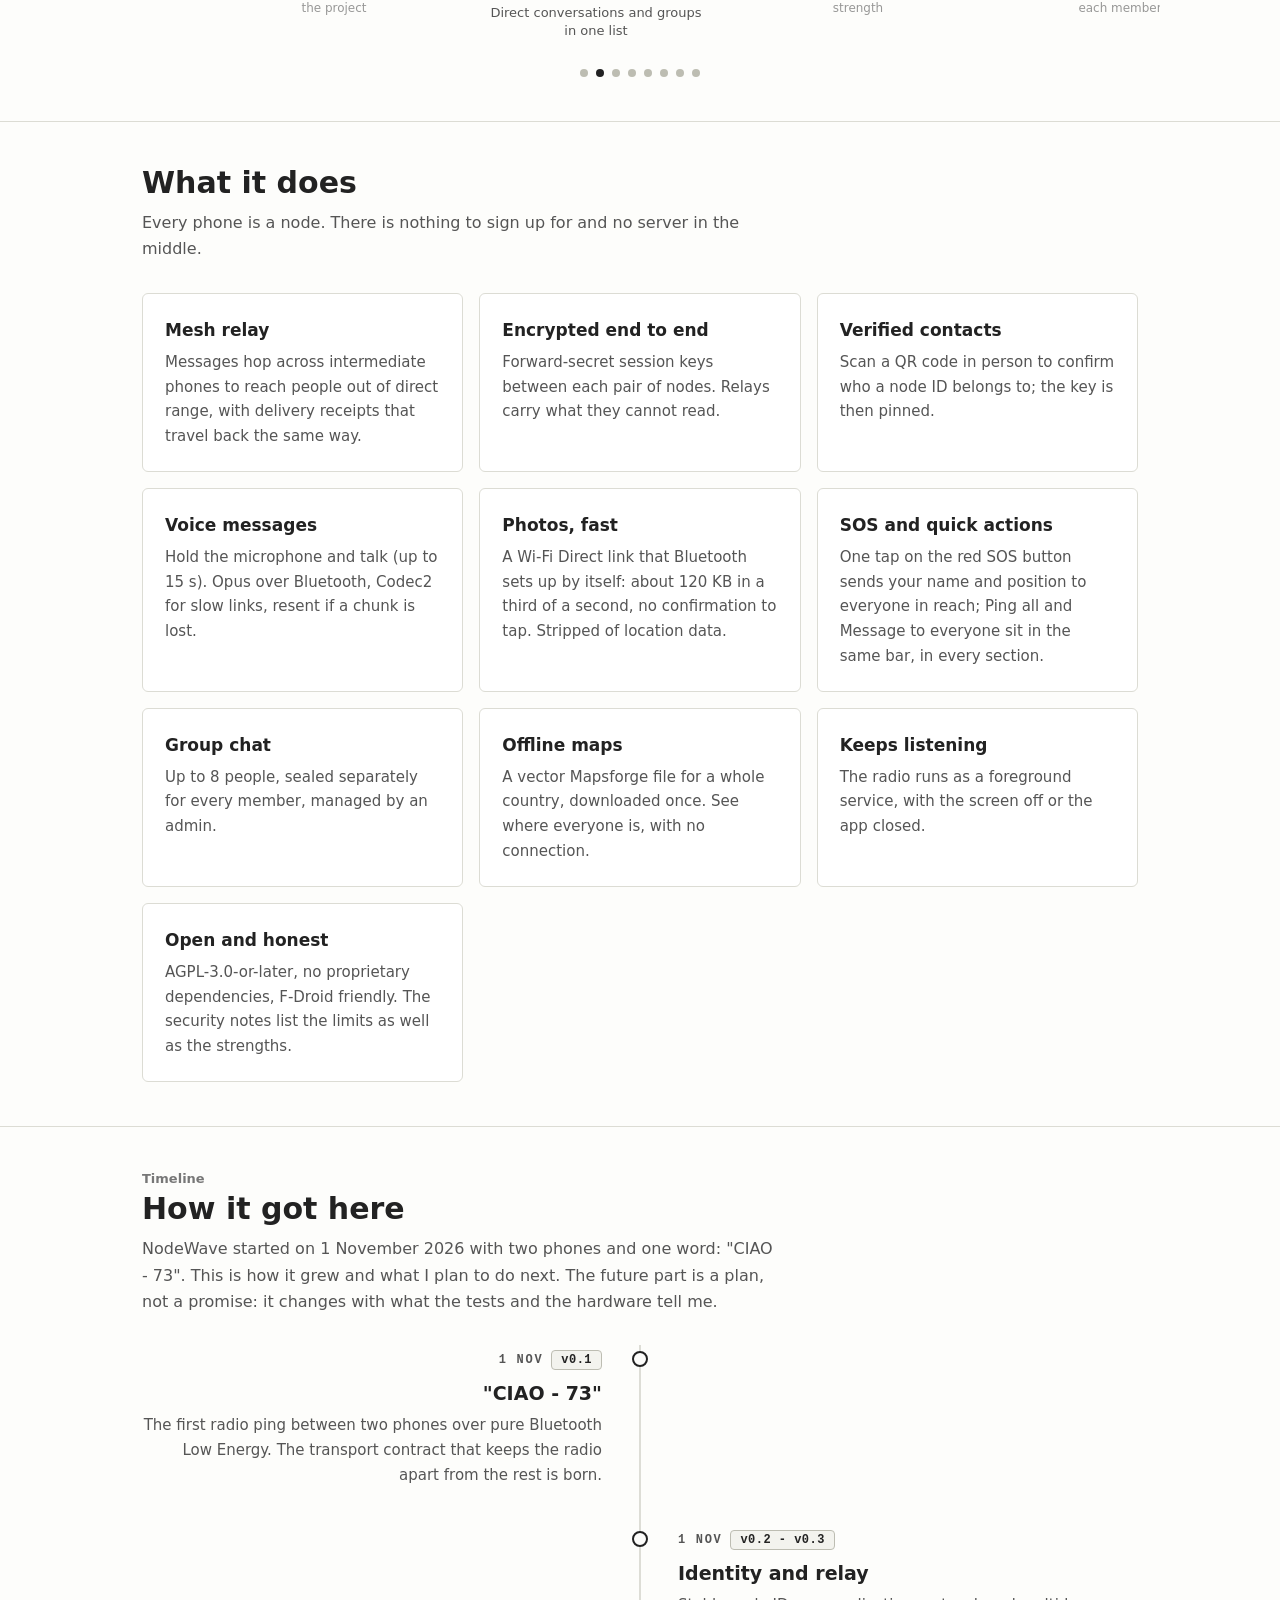
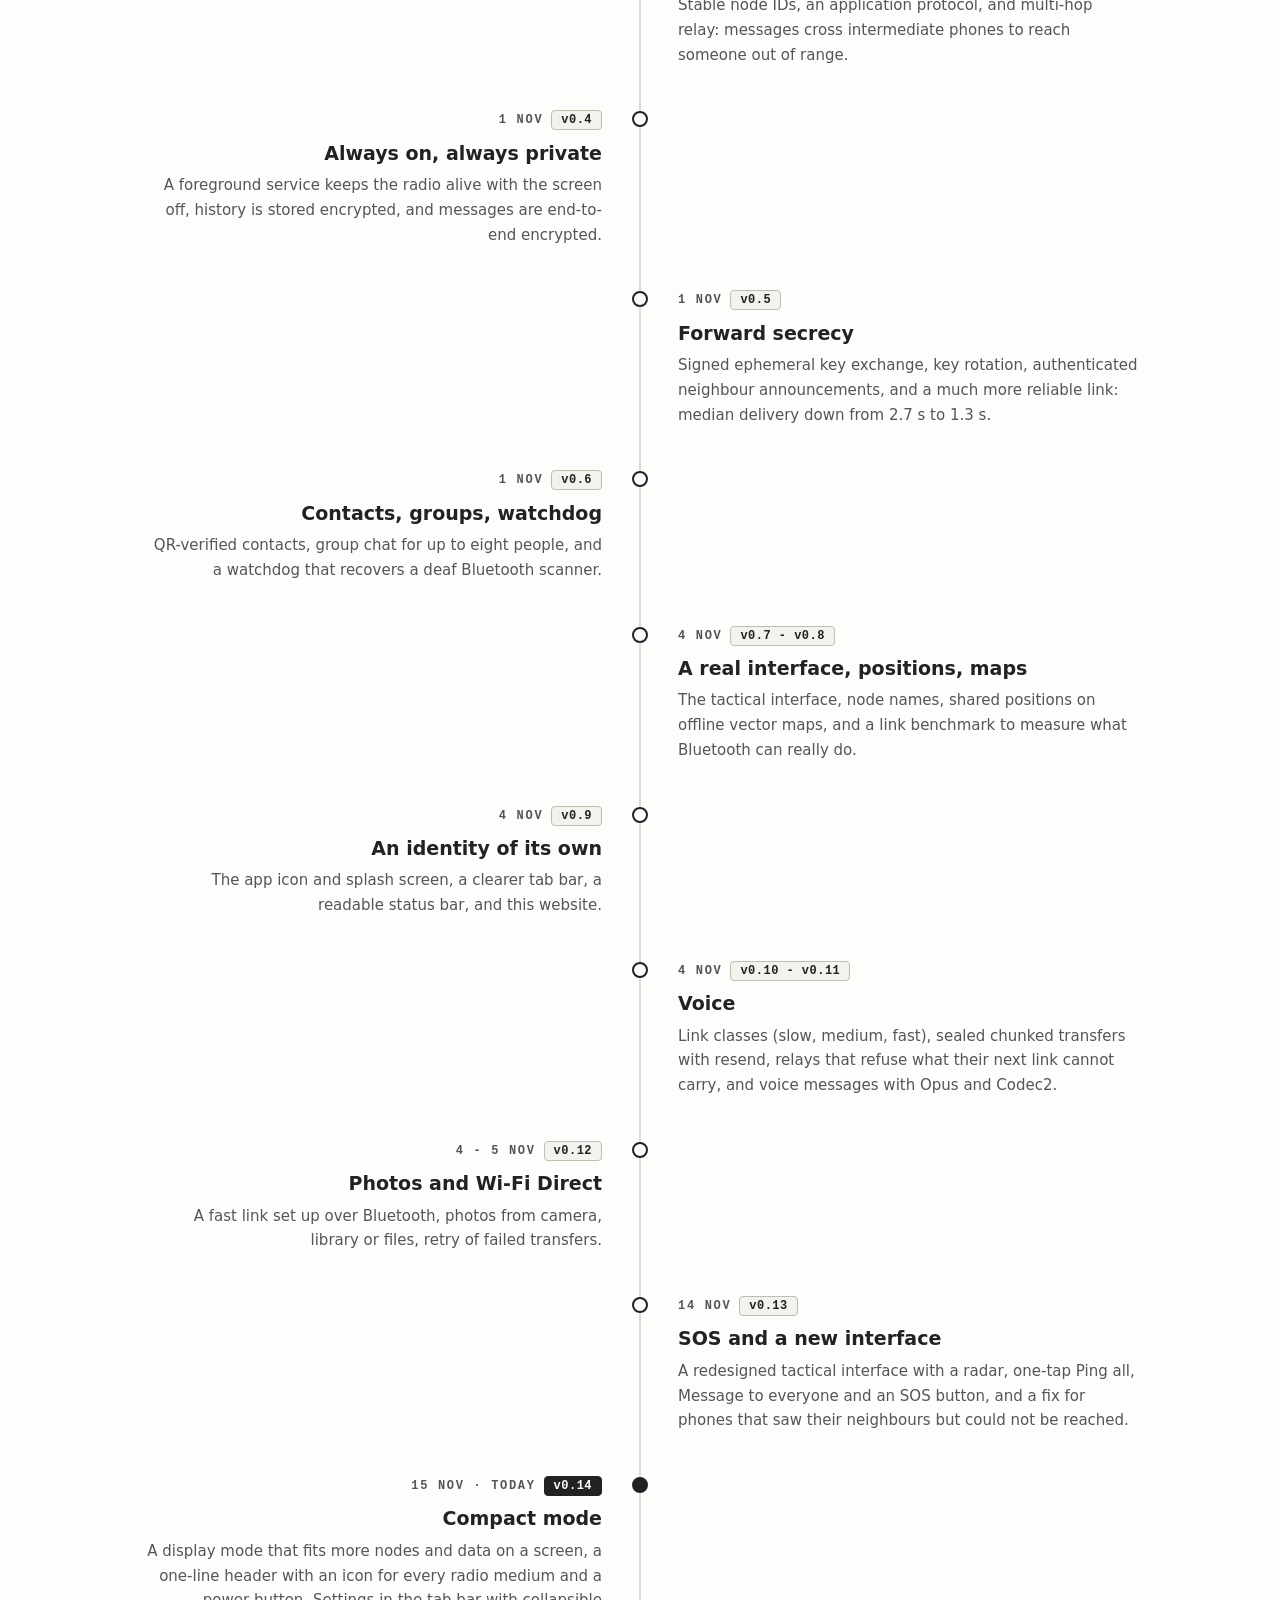
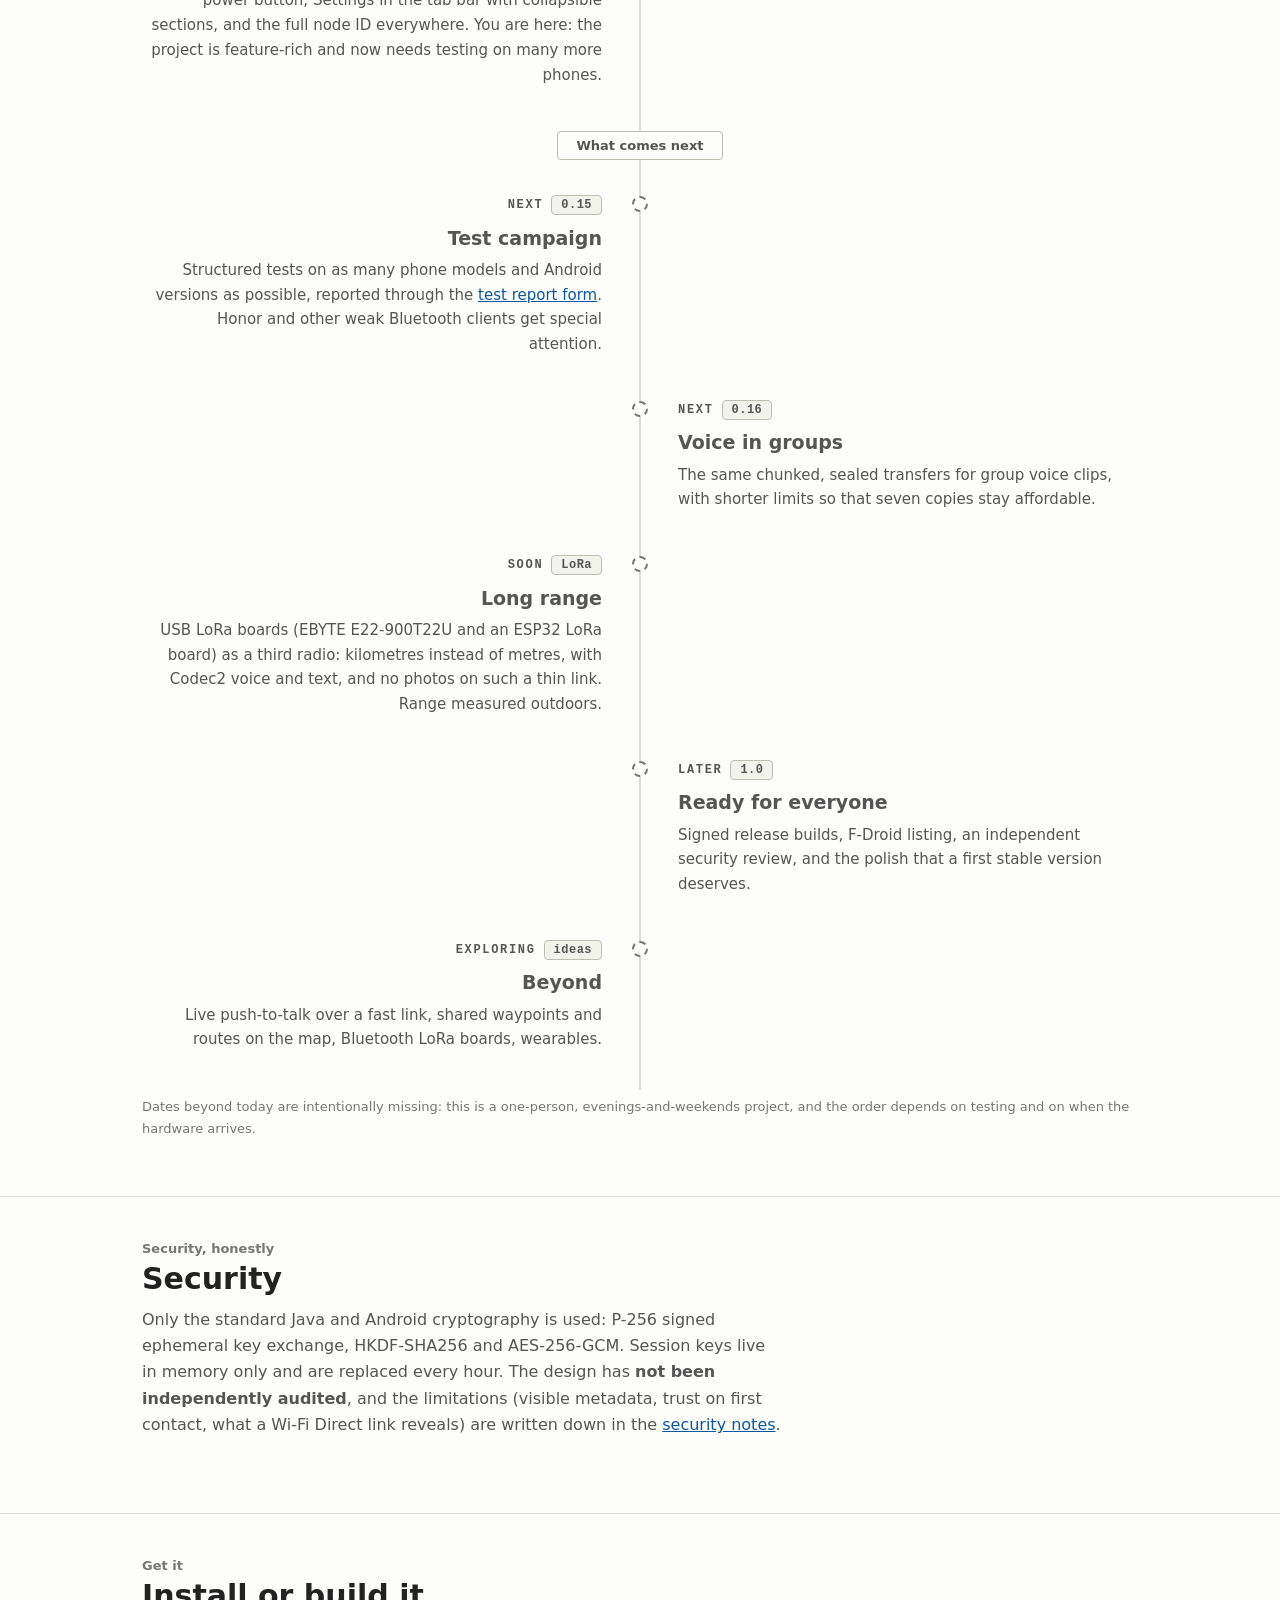
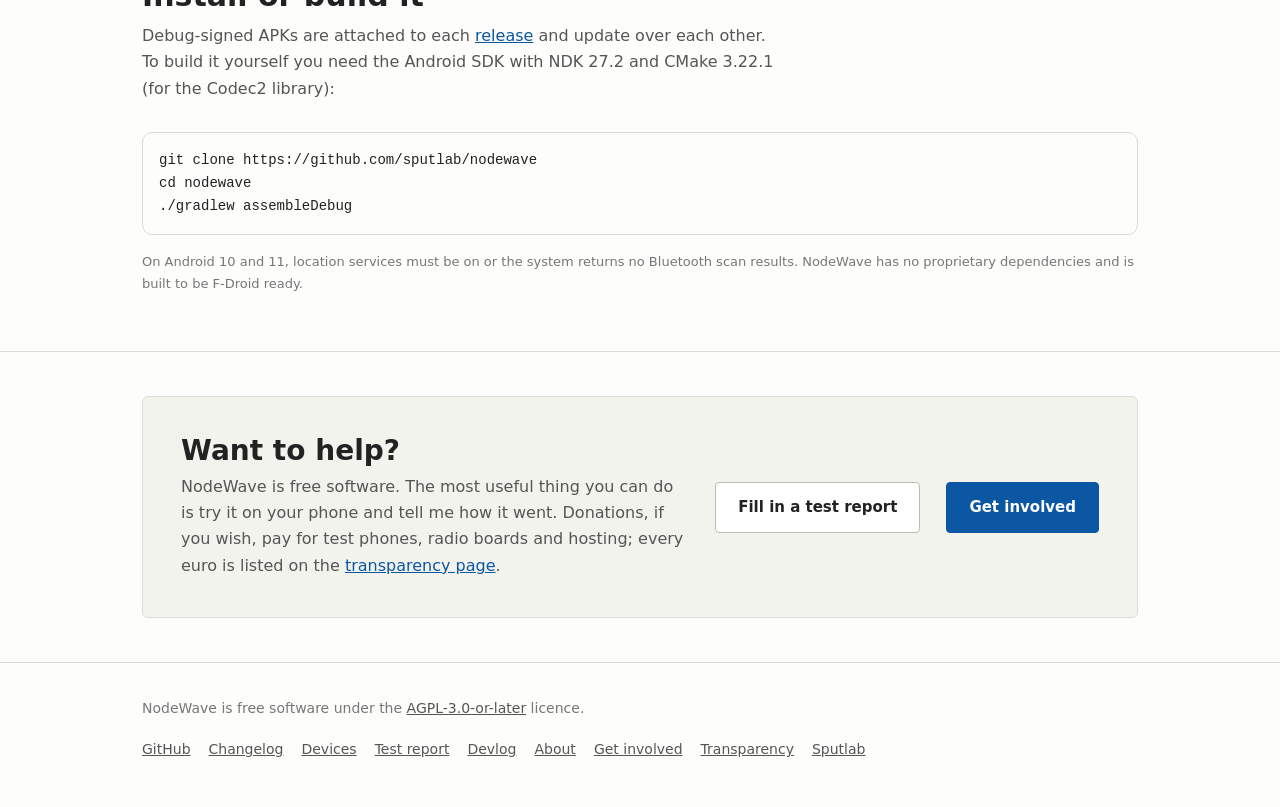
==== commit 1e929424: "Timeline for v0.14 (compact mode); test campaign moves to 0.15 Co-Authored-By: Claude Sonnet 5.5 <no" ====
--- a/index.html
+++ b/index.html
@@ -116,12 +116,13 @@
     <li class="tl"><span class="dot"></span><span class="when">4 Nov</span><span class="ver">v0.9</span><h3>An identity of its own</h3><p>The app icon and splash screen, a clearer tab bar, a readable status bar, and this website.</p></li>
     <li class="tl"><span class="dot"></span><span class="when">4 Nov</span><span class="ver">v0.10 - v0.11</span><h3>Voice</h3><p>Link classes (slow, medium, fast), sealed chunked transfers with resend, relays that refuse what their next link cannot carry, and voice messages with Opus and Codec2.</p></li>
     <li class="tl"><span class="dot"></span><span class="when">4 - 5 Nov</span><span class="ver">v0.12</span><h3>Photos and Wi-Fi Direct</h3><p>A fast link set up over Bluetooth, photos from camera, library or files, retry of failed transfers.</p></li>
-    <li class="tl now"><span class="dot"></span><span class="when">14 Nov · today</span><span class="ver">v0.13</span><h3>SOS and a new interface</h3><p>A redesigned tactical interface with a radar, one-tap Ping all, Message to everyone and an SOS button, and a fix for phones that saw their neighbours but could not be reached. You are here: the project is feature-rich and now needs testing on many more phones.</p></li>
+    <li class="tl"><span class="dot"></span><span class="when">14 Nov</span><span class="ver">v0.13</span><h3>SOS and a new interface</h3><p>A redesigned tactical interface with a radar, one-tap Ping all, Message to everyone and an SOS button, and a fix for phones that saw their neighbours but could not be reached.</p></li>
+    <li class="tl now"><span class="dot"></span><span class="when">15 Nov · today</span><span class="ver">v0.14</span><h3>Compact mode</h3><p>A display mode that fits more nodes and data on a screen, a one-line header with an icon for every radio medium and a power button, Settings in the tab bar with collapsible sections, and the full node ID everywhere. You are here: the project is feature-rich and now needs testing on many more phones.</p></li>
 
     <li class="phase f" style="width:100%;margin-left:0"><span>What comes next</span></li>
 
-    <li class="tl future"><span class="dot"></span><span class="when">Next</span><span class="ver">0.14</span><h3>Test campaign</h3><p>Structured tests on as many phone models and Android versions as possible, reported through the <a href="test-report.html">test report form</a>. Honor and other weak Bluetooth clients get special attention.</p></li>
-    <li class="tl future"><span class="dot"></span><span class="when">Next</span><span class="ver">0.15</span><h3>Voice in groups</h3><p>The same chunked, sealed transfers for group voice clips, with shorter limits so that seven copies stay affordable.</p></li>
+    <li class="tl future"><span class="dot"></span><span class="when">Next</span><span class="ver">0.15</span><h3>Test campaign</h3><p>Structured tests on as many phone models and Android versions as possible, reported through the <a href="test-report.html">test report form</a>. Honor and other weak Bluetooth clients get special attention.</p></li>
+    <li class="tl future"><span class="dot"></span><span class="when">Next</span><span class="ver">0.16</span><h3>Voice in groups</h3><p>The same chunked, sealed transfers for group voice clips, with shorter limits so that seven copies stay affordable.</p></li>
     <li class="tl future"><span class="dot"></span><span class="when">Soon</span><span class="ver">LoRa</span><h3>Long range</h3><p>USB LoRa boards (EBYTE E22-900T22U and an ESP32 LoRa board) as a third radio: kilometres instead of metres, with Codec2 voice and text, and no photos on such a thin link. Range measured outdoors.</p></li>
     <li class="tl future"><span class="dot"></span><span class="when">Later</span><span class="ver">1.0</span><h3>Ready for everyone</h3><p>Signed release builds, F-Droid listing, an independent security review, and the polish that a first stable version deserves.</p></li>
     <li class="tl future"><span class="dot"></span><span class="when">Exploring</span><span class="ver">ideas</span><h3>Beyond</h3><p>Live push-to-talk over a fast link, shared waypoints and routes on the map, Bluetooth LoRa boards, wearables.</p></li>
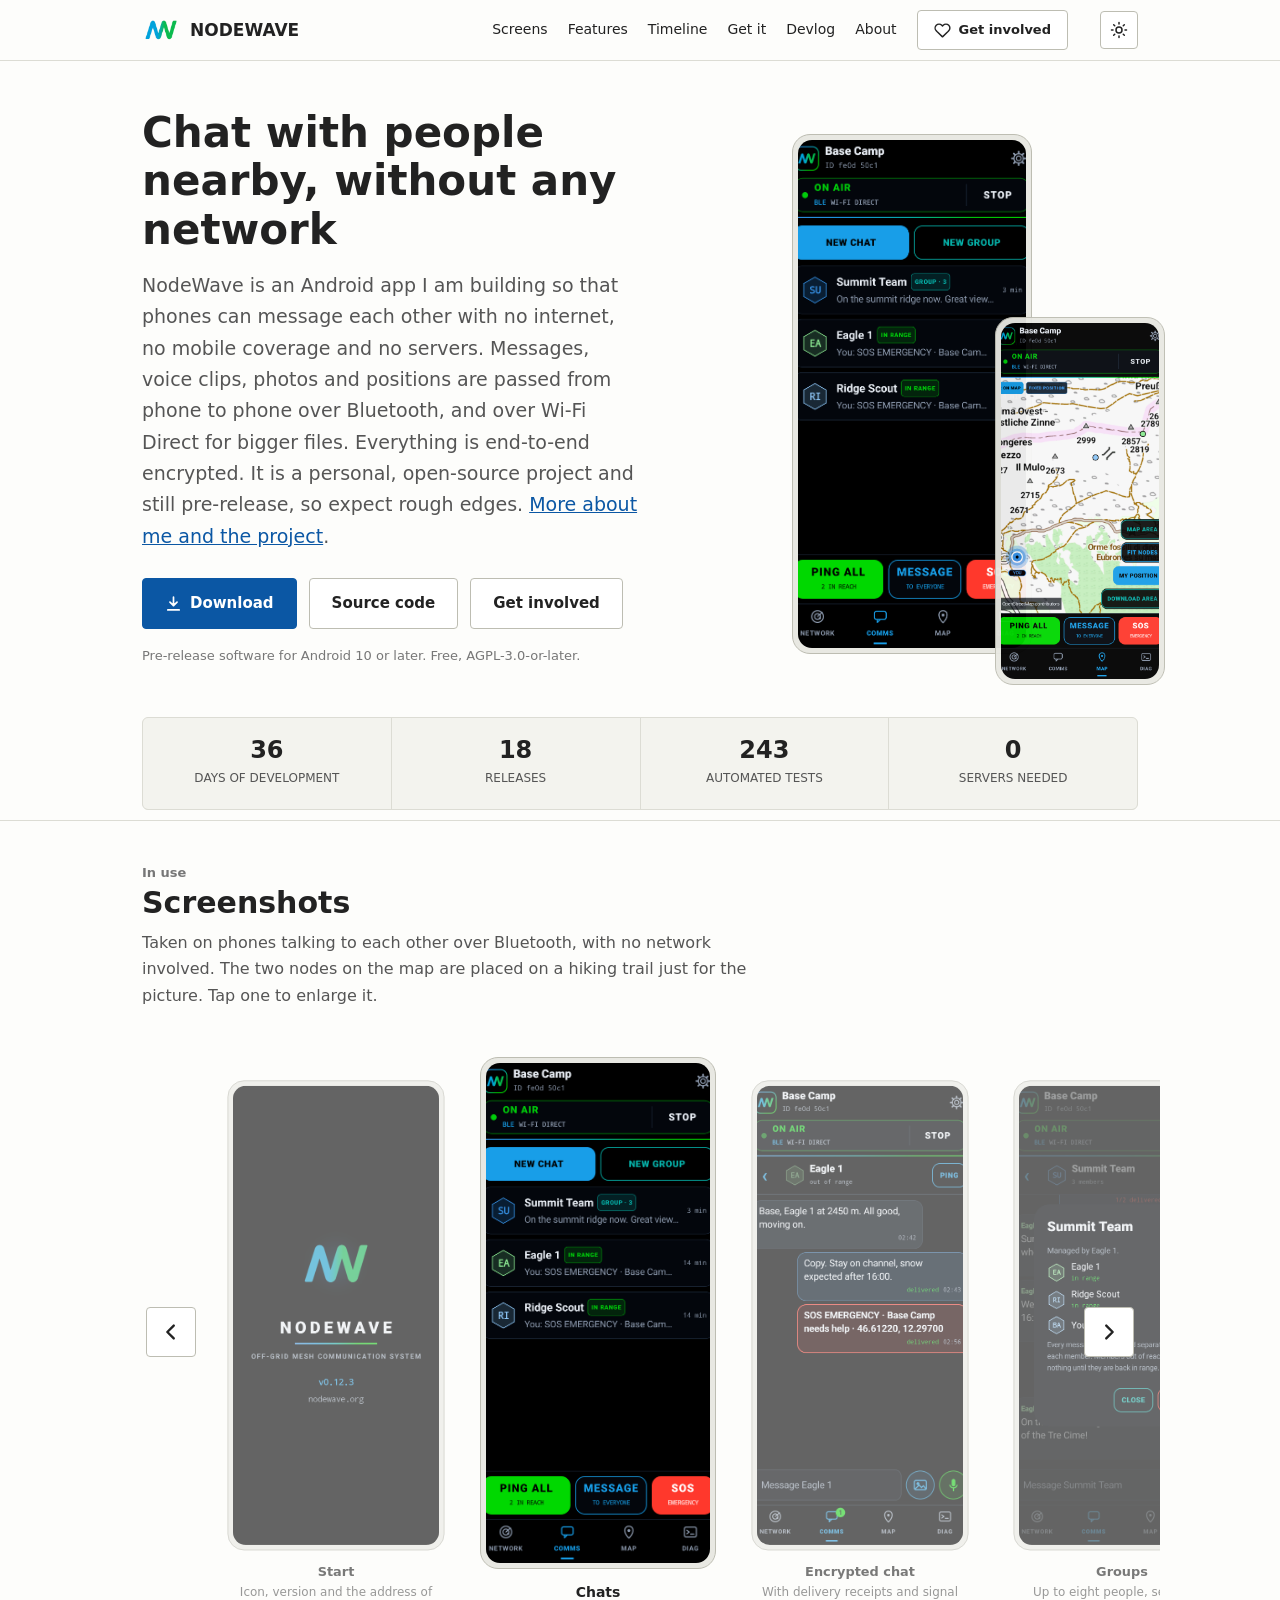
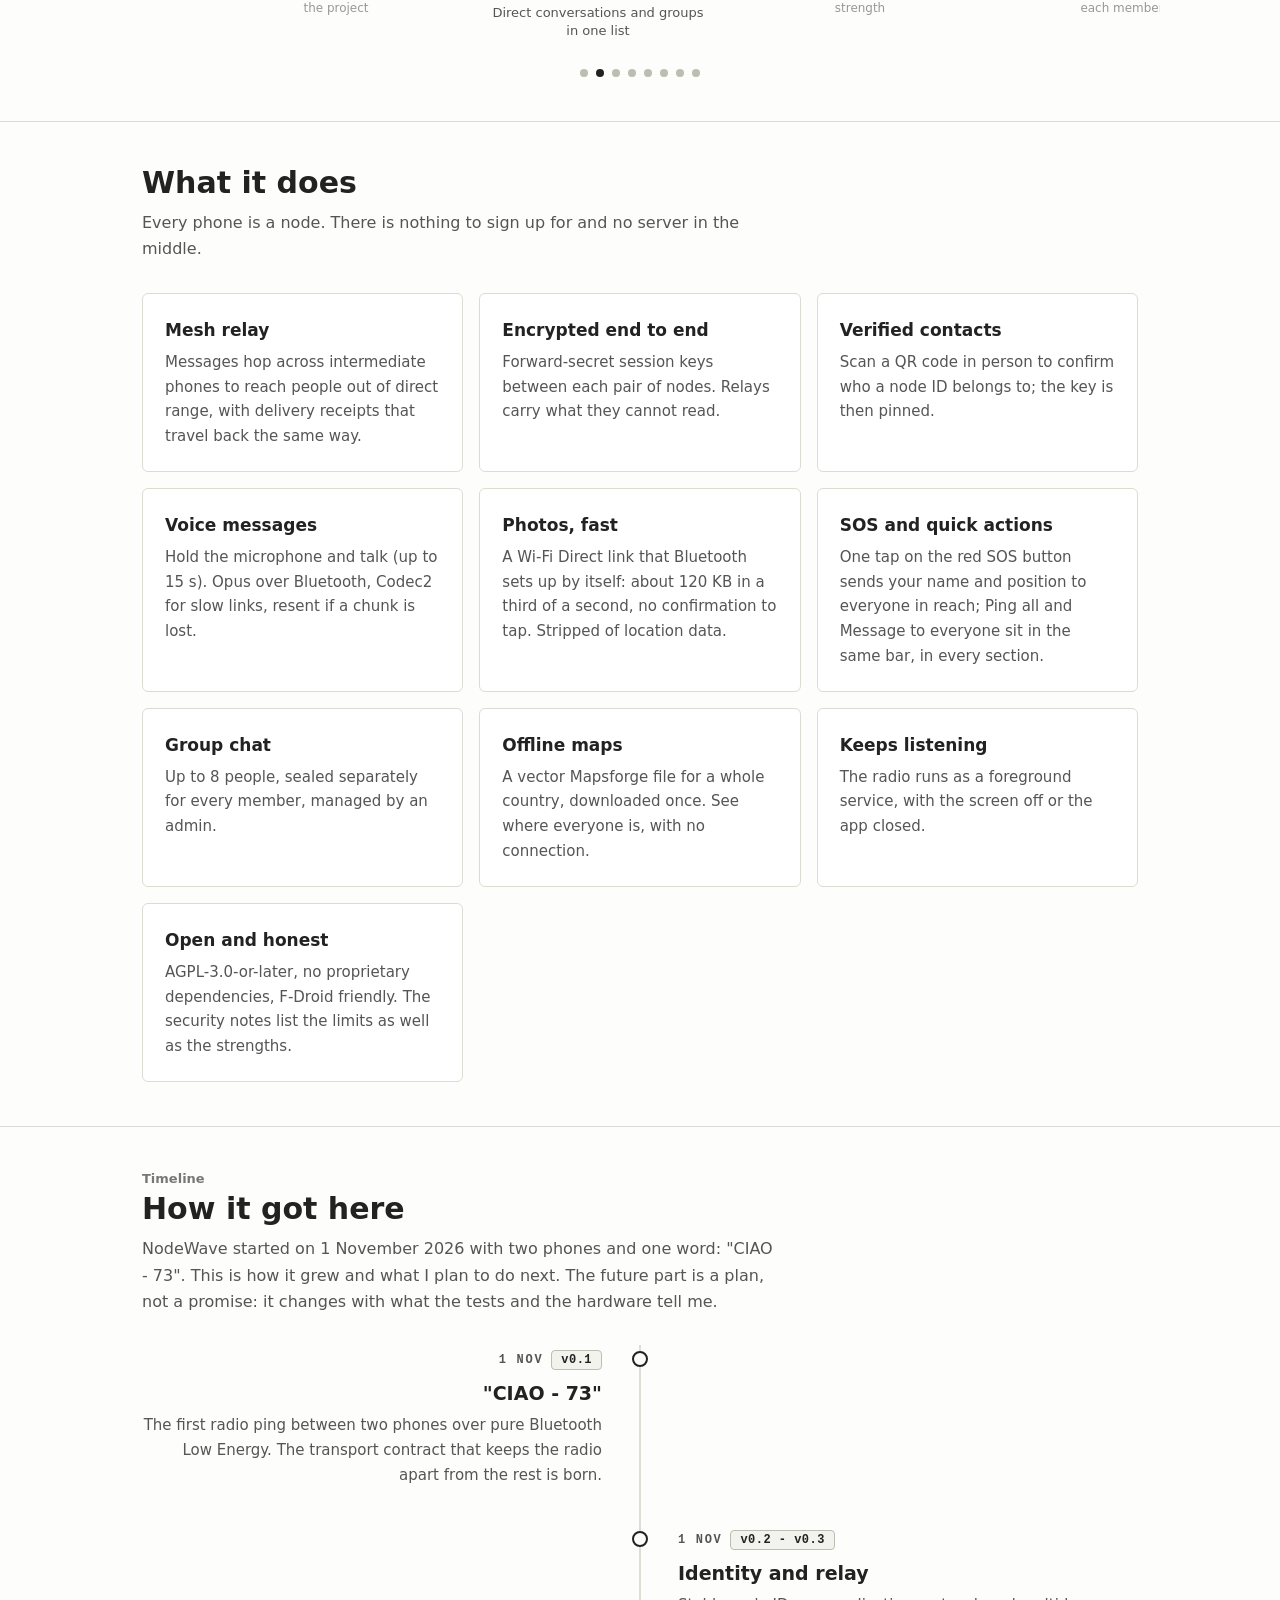
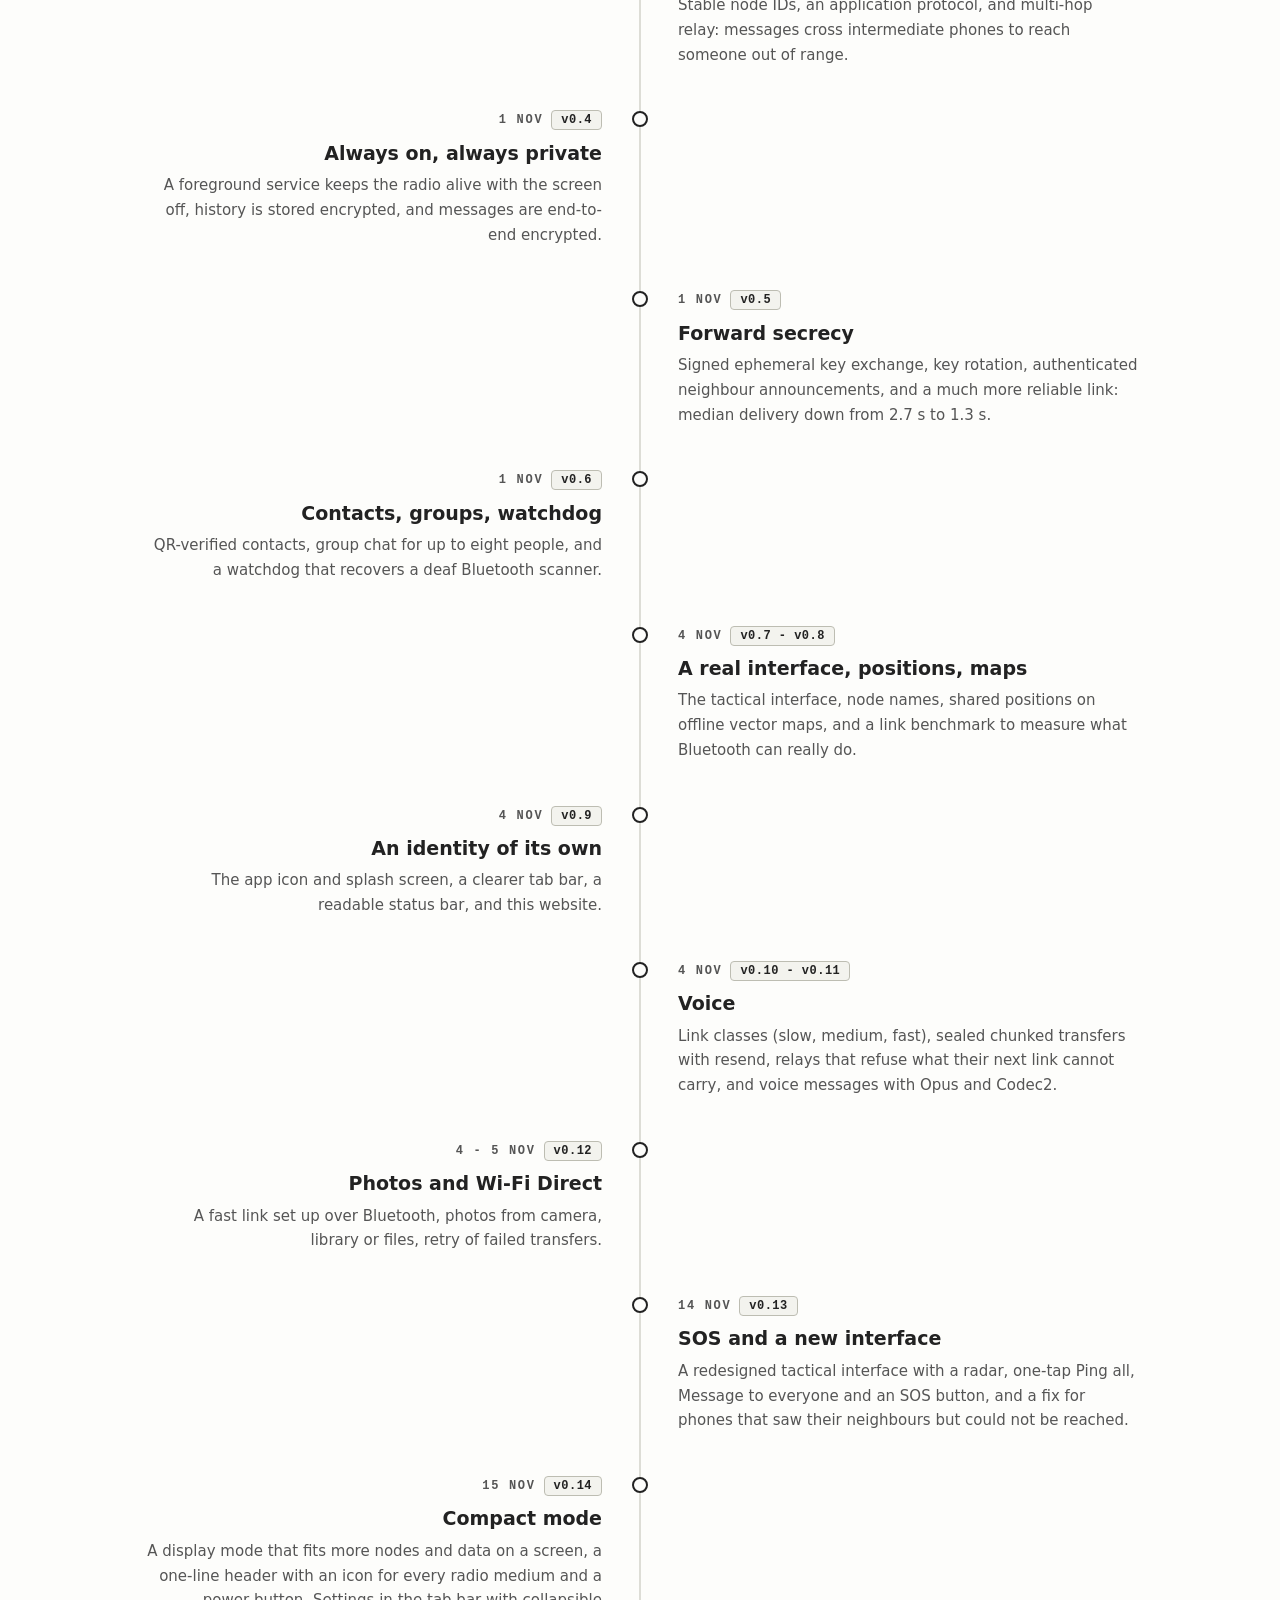
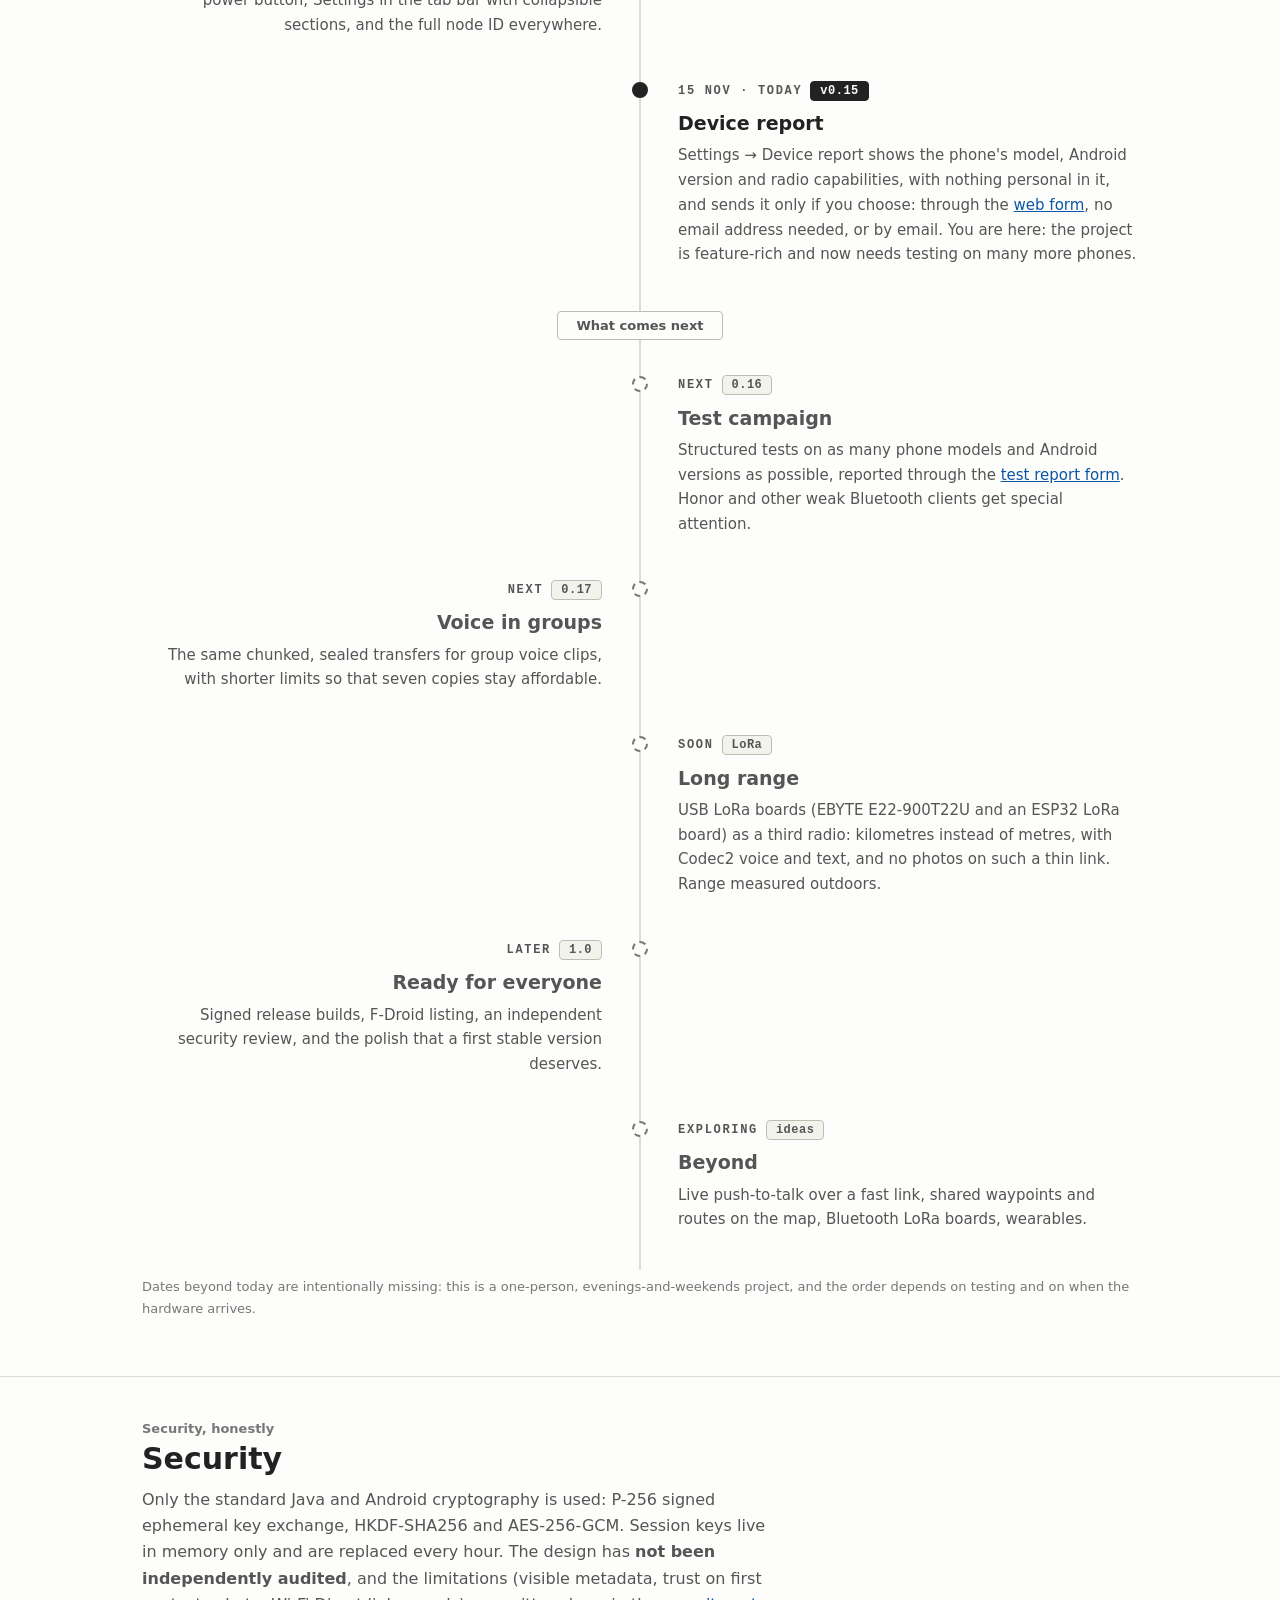
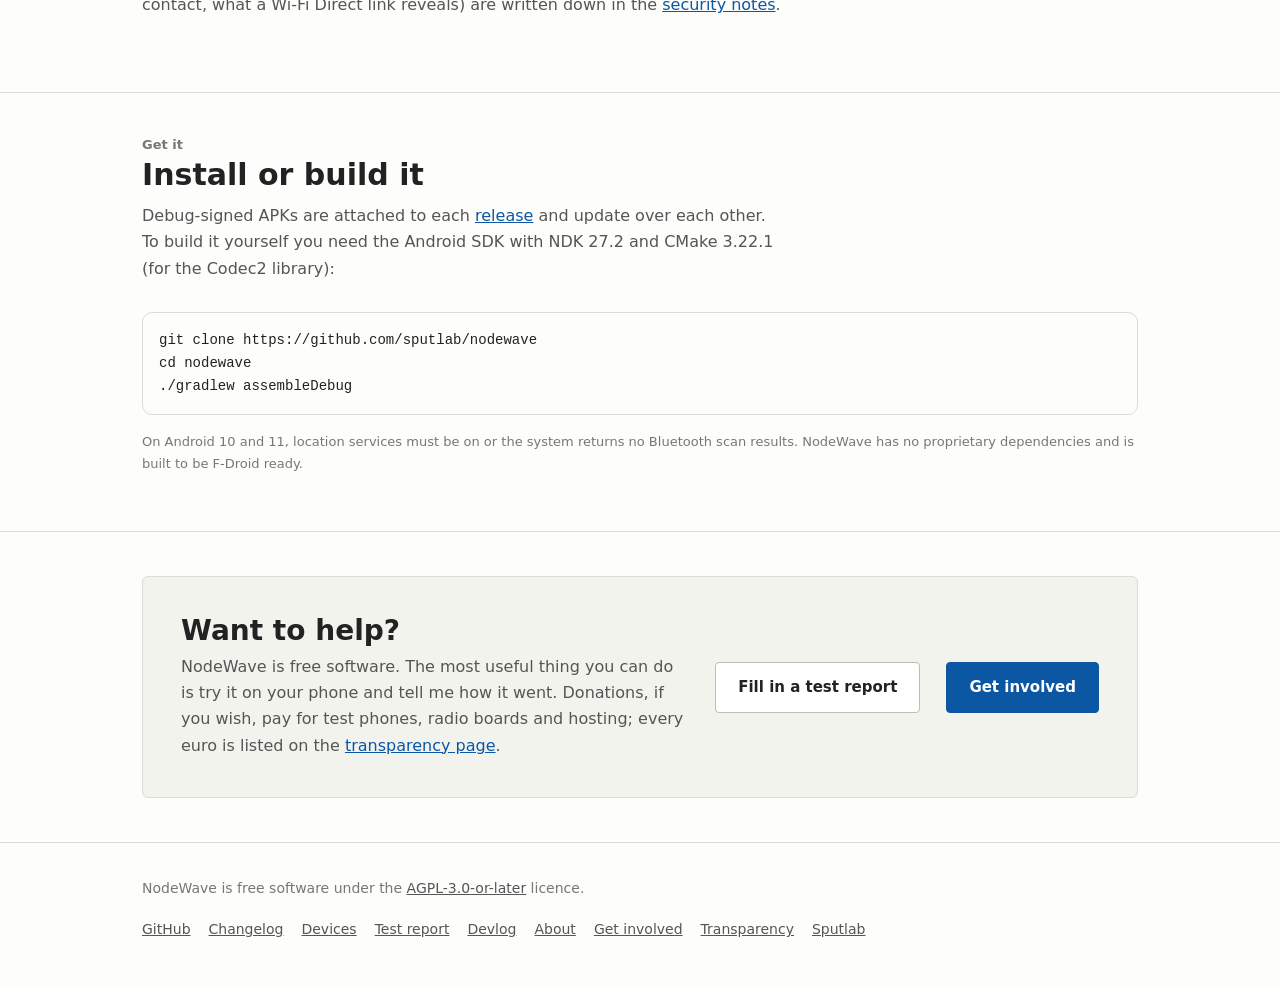
==== commit 3bd35ade: "Device report page (deviceinfo.html) for NodeWave 0.15; timeline v0.15 deviceinfo.html receives the " ====
--- a/index.html
+++ b/index.html
@@ -117,12 +117,13 @@
     <li class="tl"><span class="dot"></span><span class="when">4 Nov</span><span class="ver">v0.10 - v0.11</span><h3>Voice</h3><p>Link classes (slow, medium, fast), sealed chunked transfers with resend, relays that refuse what their next link cannot carry, and voice messages with Opus and Codec2.</p></li>
     <li class="tl"><span class="dot"></span><span class="when">4 - 5 Nov</span><span class="ver">v0.12</span><h3>Photos and Wi-Fi Direct</h3><p>A fast link set up over Bluetooth, photos from camera, library or files, retry of failed transfers.</p></li>
     <li class="tl"><span class="dot"></span><span class="when">14 Nov</span><span class="ver">v0.13</span><h3>SOS and a new interface</h3><p>A redesigned tactical interface with a radar, one-tap Ping all, Message to everyone and an SOS button, and a fix for phones that saw their neighbours but could not be reached.</p></li>
-    <li class="tl now"><span class="dot"></span><span class="when">15 Nov · today</span><span class="ver">v0.14</span><h3>Compact mode</h3><p>A display mode that fits more nodes and data on a screen, a one-line header with an icon for every radio medium and a power button, Settings in the tab bar with collapsible sections, and the full node ID everywhere. You are here: the project is feature-rich and now needs testing on many more phones.</p></li>
+    <li class="tl"><span class="dot"></span><span class="when">15 Nov</span><span class="ver">v0.14</span><h3>Compact mode</h3><p>A display mode that fits more nodes and data on a screen, a one-line header with an icon for every radio medium and a power button, Settings in the tab bar with collapsible sections, and the full node ID everywhere.</p></li>
+    <li class="tl now"><span class="dot"></span><span class="when">15 Nov · today</span><span class="ver">v0.15</span><h3>Device report</h3><p>Settings → Device report shows the phone's model, Android version and radio capabilities, with nothing personal in it, and sends it only if you choose: through the <a href="deviceinfo.html">web form</a>, no email address needed, or by email. You are here: the project is feature-rich and now needs testing on many more phones.</p></li>
 
     <li class="phase f" style="width:100%;margin-left:0"><span>What comes next</span></li>
 
-    <li class="tl future"><span class="dot"></span><span class="when">Next</span><span class="ver">0.15</span><h3>Test campaign</h3><p>Structured tests on as many phone models and Android versions as possible, reported through the <a href="test-report.html">test report form</a>. Honor and other weak Bluetooth clients get special attention.</p></li>
-    <li class="tl future"><span class="dot"></span><span class="when">Next</span><span class="ver">0.16</span><h3>Voice in groups</h3><p>The same chunked, sealed transfers for group voice clips, with shorter limits so that seven copies stay affordable.</p></li>
+    <li class="tl future"><span class="dot"></span><span class="when">Next</span><span class="ver">0.16</span><h3>Test campaign</h3><p>Structured tests on as many phone models and Android versions as possible, reported through the <a href="test-report.html">test report form</a>. Honor and other weak Bluetooth clients get special attention.</p></li>
+    <li class="tl future"><span class="dot"></span><span class="when">Next</span><span class="ver">0.17</span><h3>Voice in groups</h3><p>The same chunked, sealed transfers for group voice clips, with shorter limits so that seven copies stay affordable.</p></li>
     <li class="tl future"><span class="dot"></span><span class="when">Soon</span><span class="ver">LoRa</span><h3>Long range</h3><p>USB LoRa boards (EBYTE E22-900T22U and an ESP32 LoRa board) as a third radio: kilometres instead of metres, with Codec2 voice and text, and no photos on such a thin link. Range measured outdoors.</p></li>
     <li class="tl future"><span class="dot"></span><span class="when">Later</span><span class="ver">1.0</span><h3>Ready for everyone</h3><p>Signed release builds, F-Droid listing, an independent security review, and the polish that a first stable version deserves.</p></li>
     <li class="tl future"><span class="dot"></span><span class="when">Exploring</span><span class="ver">ideas</span><h3>Beyond</h3><p>Live push-to-talk over a fast link, shared waypoints and routes on the map, Bluetooth LoRa boards, wearables.</p></li>
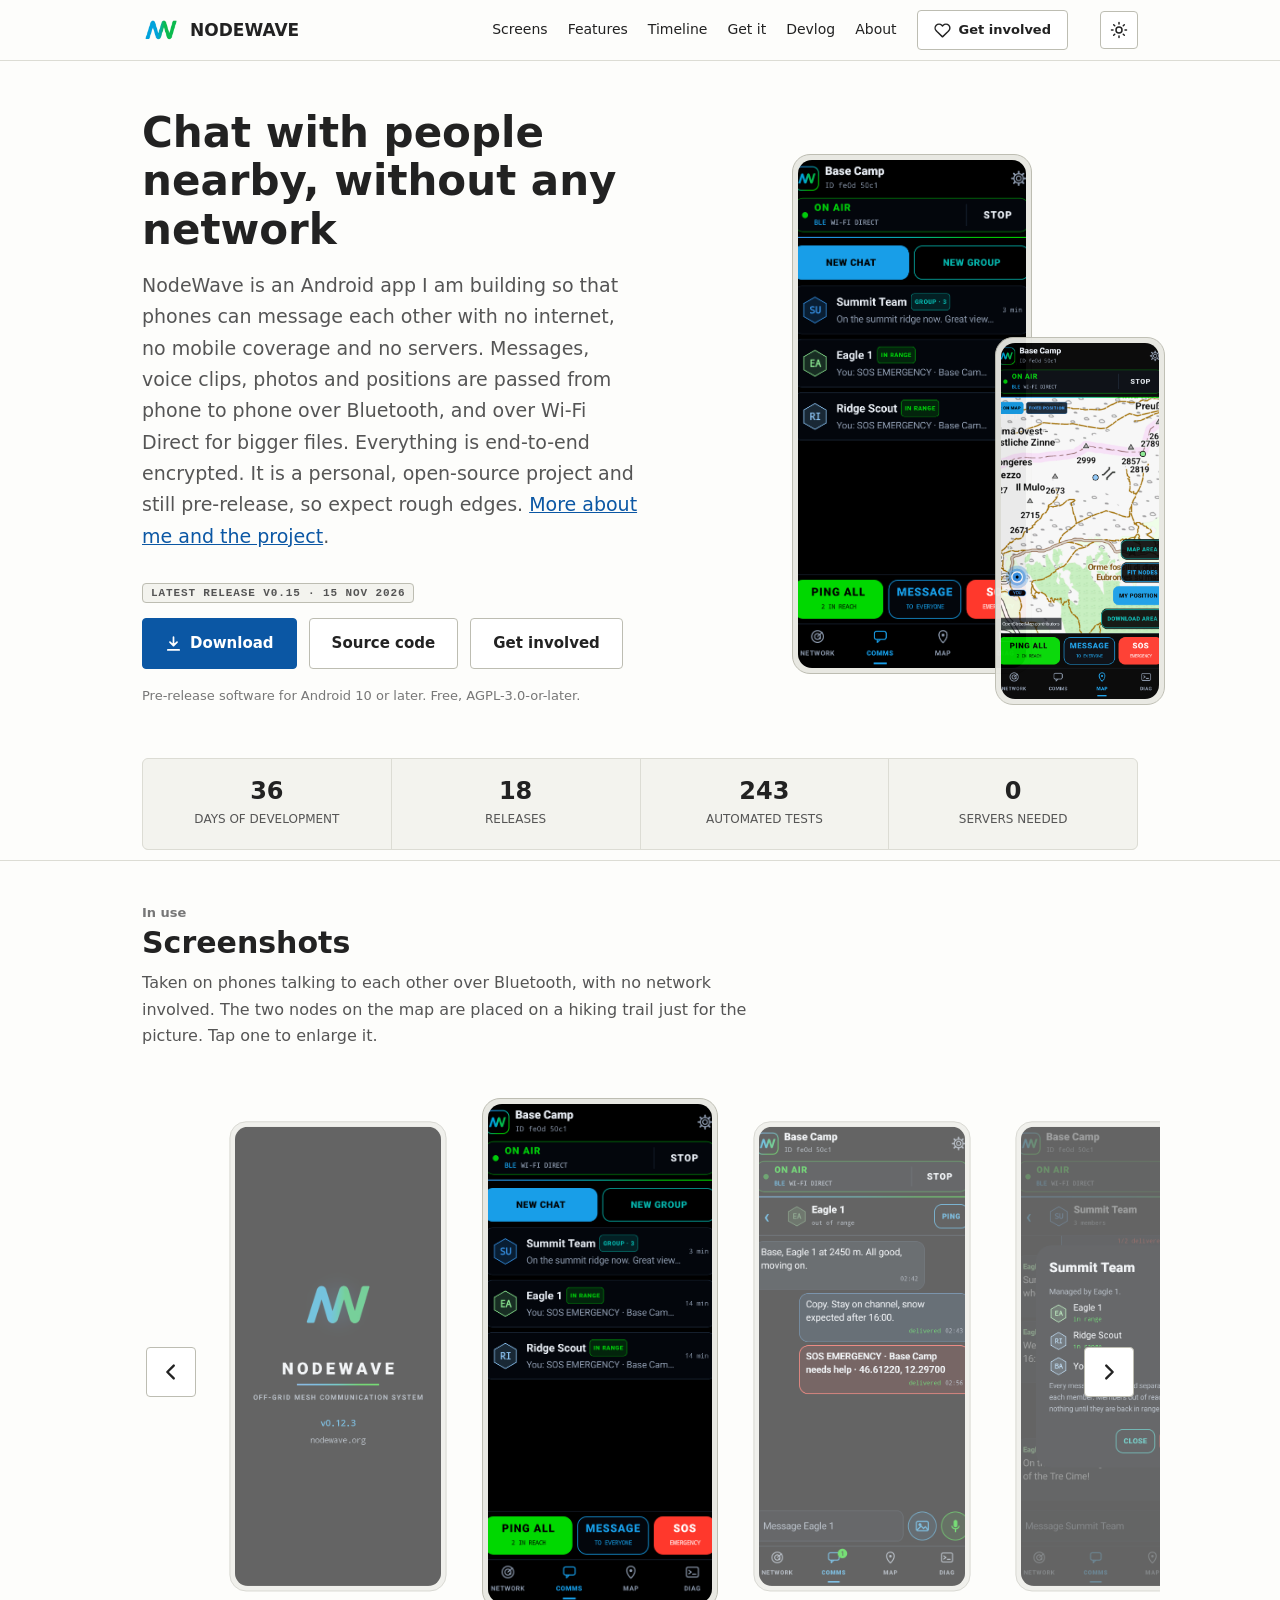
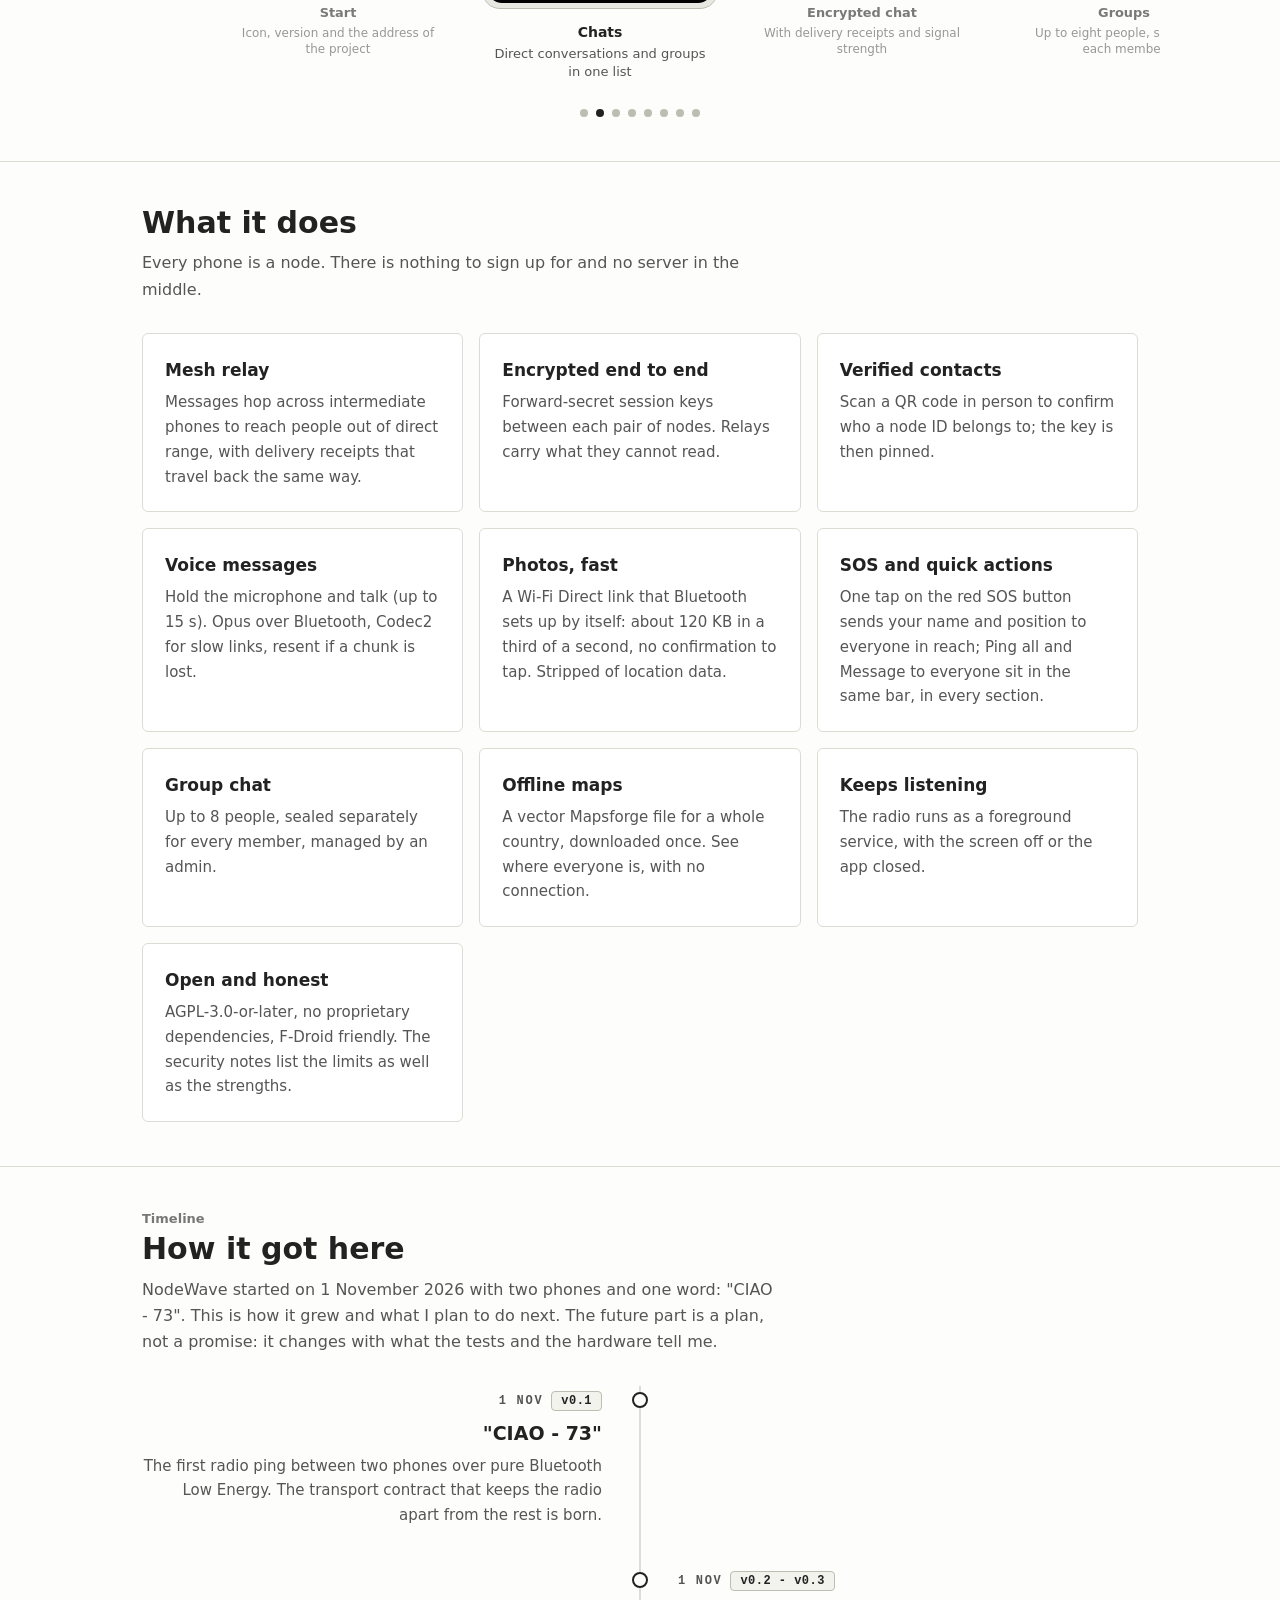
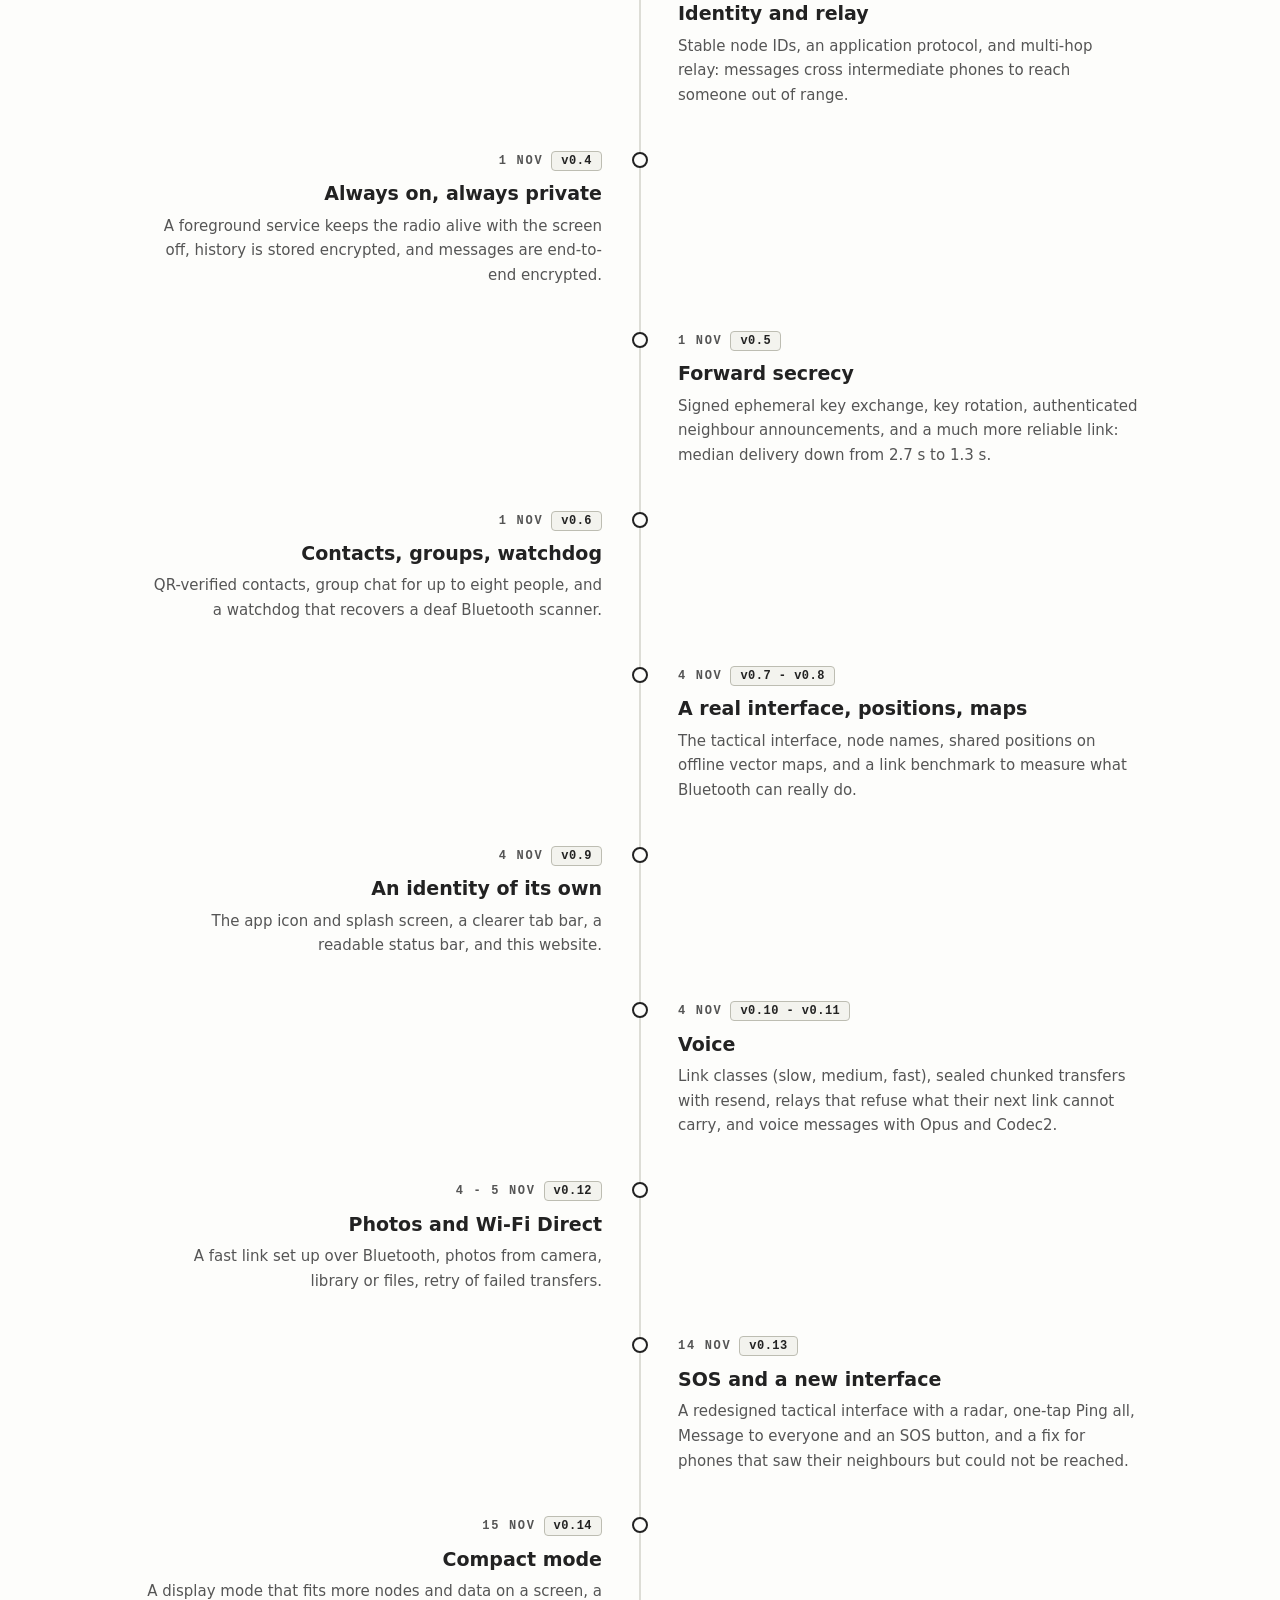
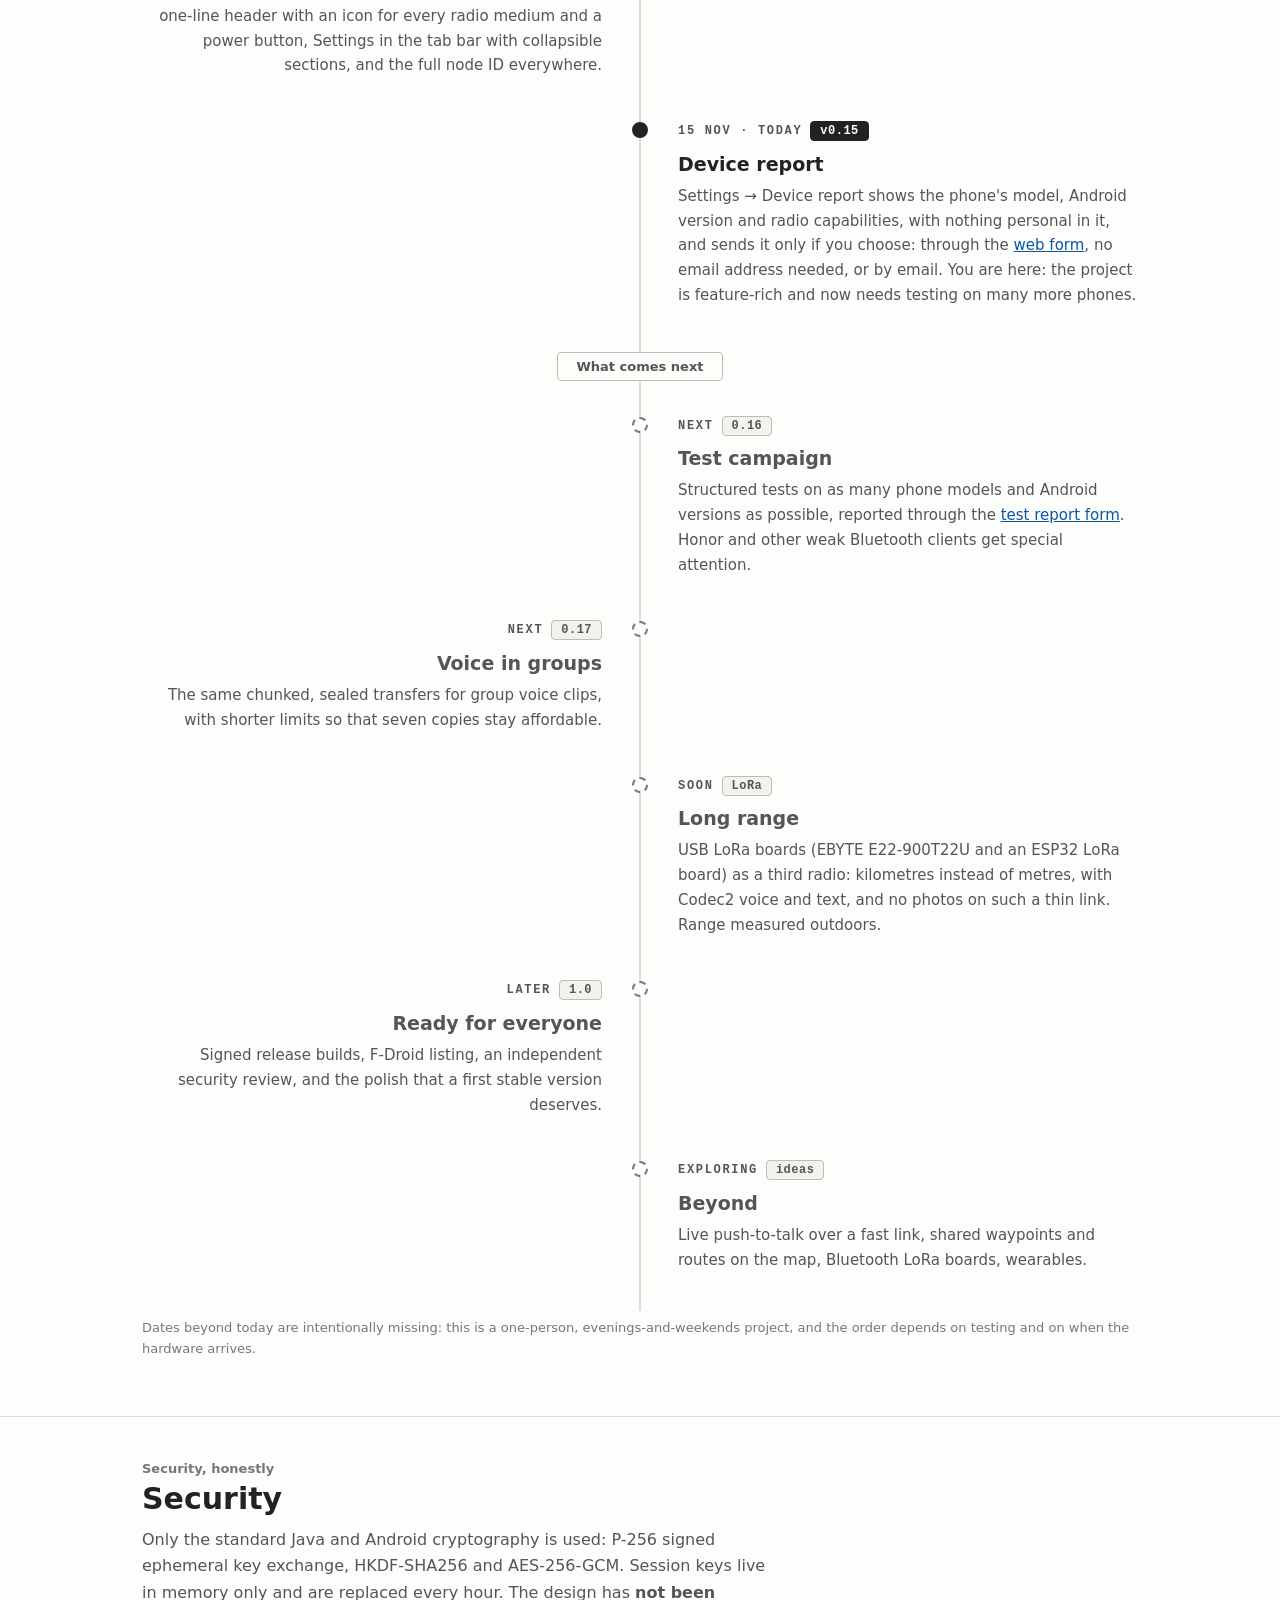
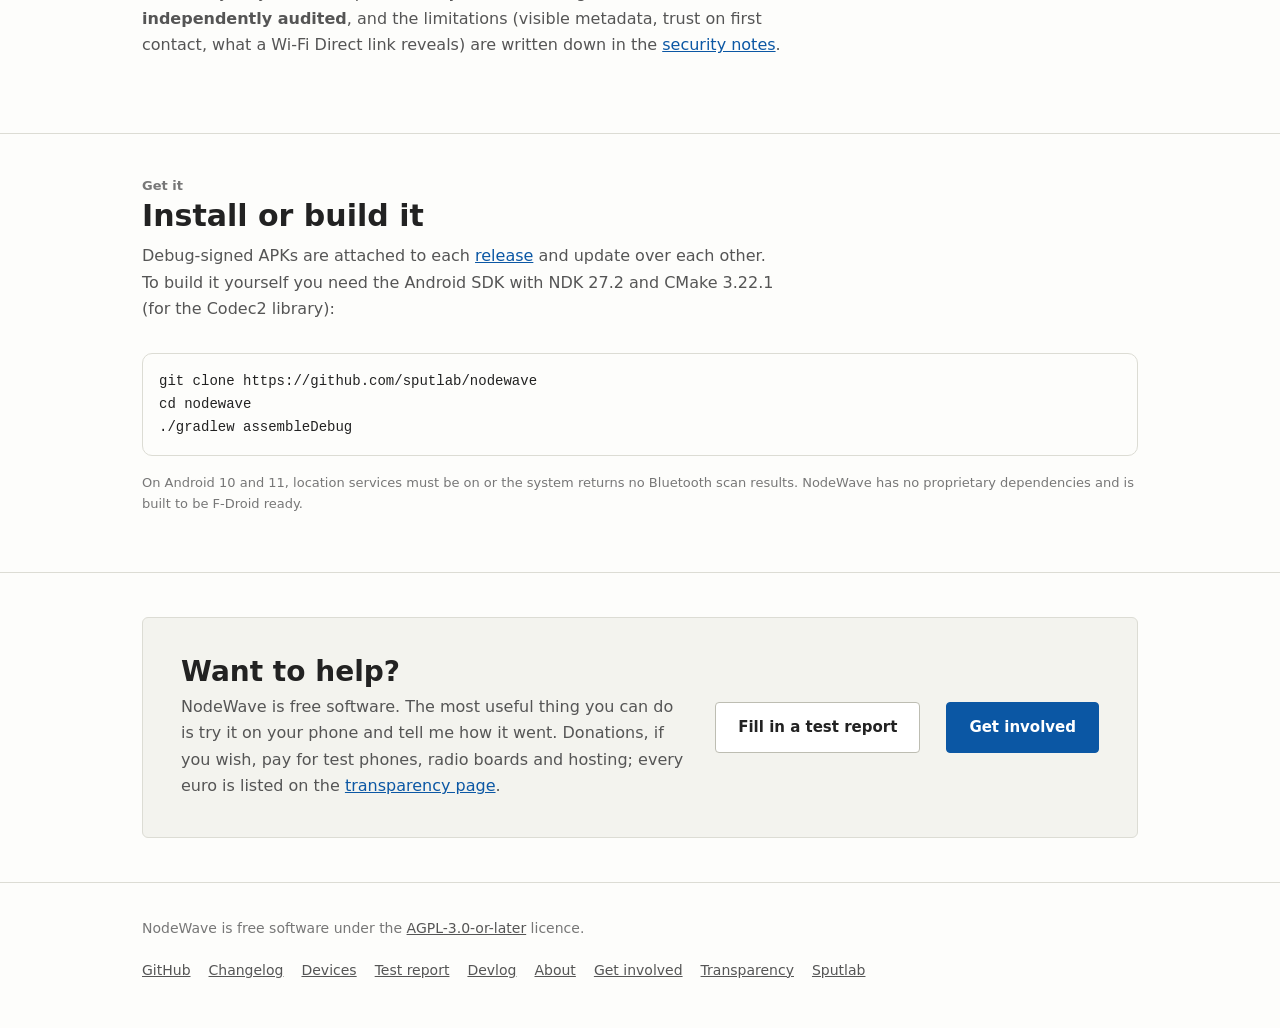
==== commit 470415a3: "Home: grey chip with latest release and date above the buttons Co-Authored-By: Claude Sonnet 5.5 <no" ====
--- a/index.html
+++ b/index.html
@@ -33,6 +33,7 @@
     <div>
             <h1>Chat with people nearby, without any network</h1>
       <p class="lead">NodeWave is an Android app I am building so that phones can message each other with no internet, no mobile coverage and no servers. Messages, voice clips, photos and positions are passed from phone to phone over Bluetooth, and over Wi-Fi Direct for bigger files. Everything is end-to-end encrypted. It is a personal, open-source project and still pre-release, so expect rough edges. <a href="about.html">More about me and the project</a>.</p>
+      <p class="relchip"><span class="tag neutral">Latest release v0.15 · 15 Nov 2026</span></p>
       <div class="cta">
         <a class="btn primary" href="https://github.com/sputlab/nodewave/releases"><svg viewBox="0 0 24 24" fill="none" stroke="currentColor" stroke-width="2.4" stroke-linecap="round" stroke-linejoin="round"><path d="M12 3v12m0 0l-5-5m5 5l5-5M4 21h16"/></svg>Download</a>
         <a class="btn" href="https://github.com/sputlab/nodewave">Source code</a>
--- a/style.css
+++ b/style.css
@@ -459,3 +459,6 @@
 .post pre{overflow-x:auto;background:var(--line);padding:12px;border-radius:6px}.post pre code{background:none;padding:0}
 .post .tbl{overflow-x:auto;margin:14px 0}.post table{border-collapse:collapse;font-size:14px;width:100%}
 .post th,.post td{border:1px solid var(--line);padding:5px 9px;text-align:left;vertical-align:top;color:var(--dim)}.post th{color:var(--text)}
+
+.tag.neutral{color:var(--dim);border-color:var(--line2);background:var(--bg2,transparent)}
+.relchip{margin:0 0 14px}
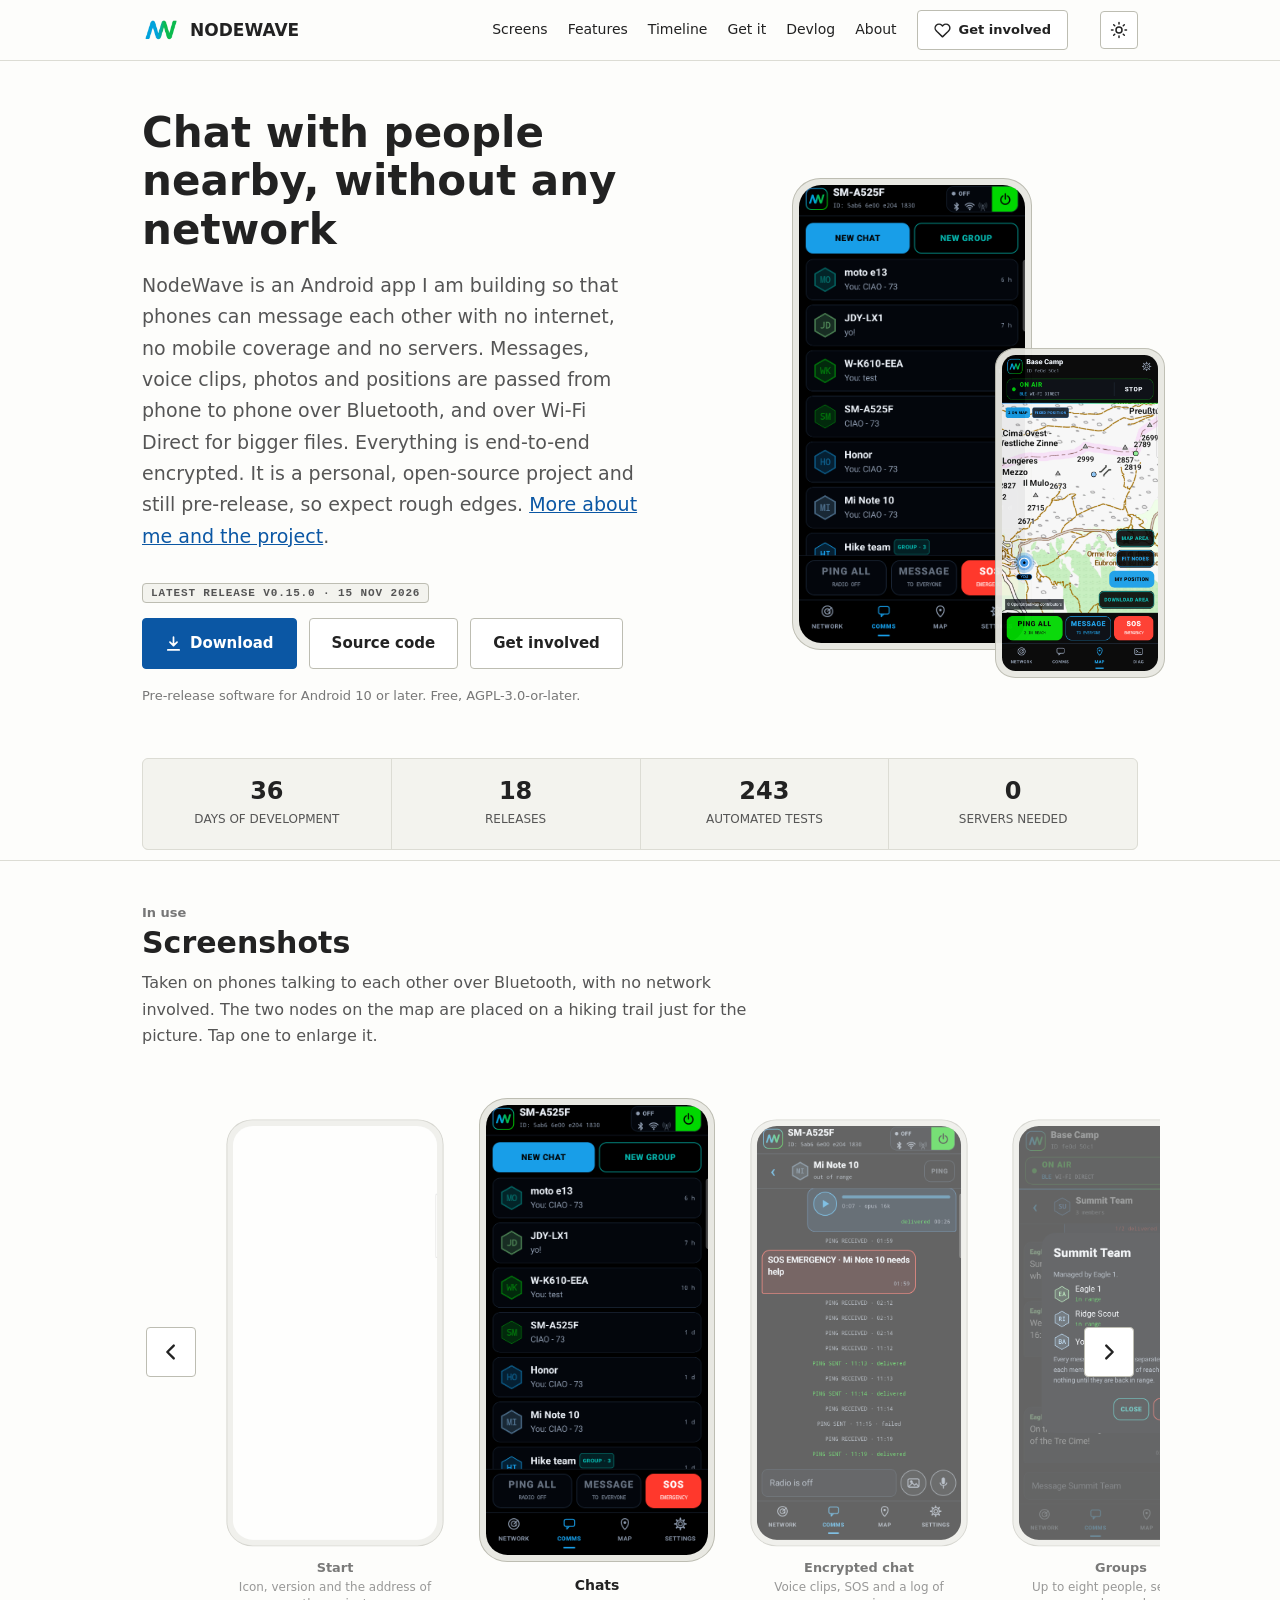
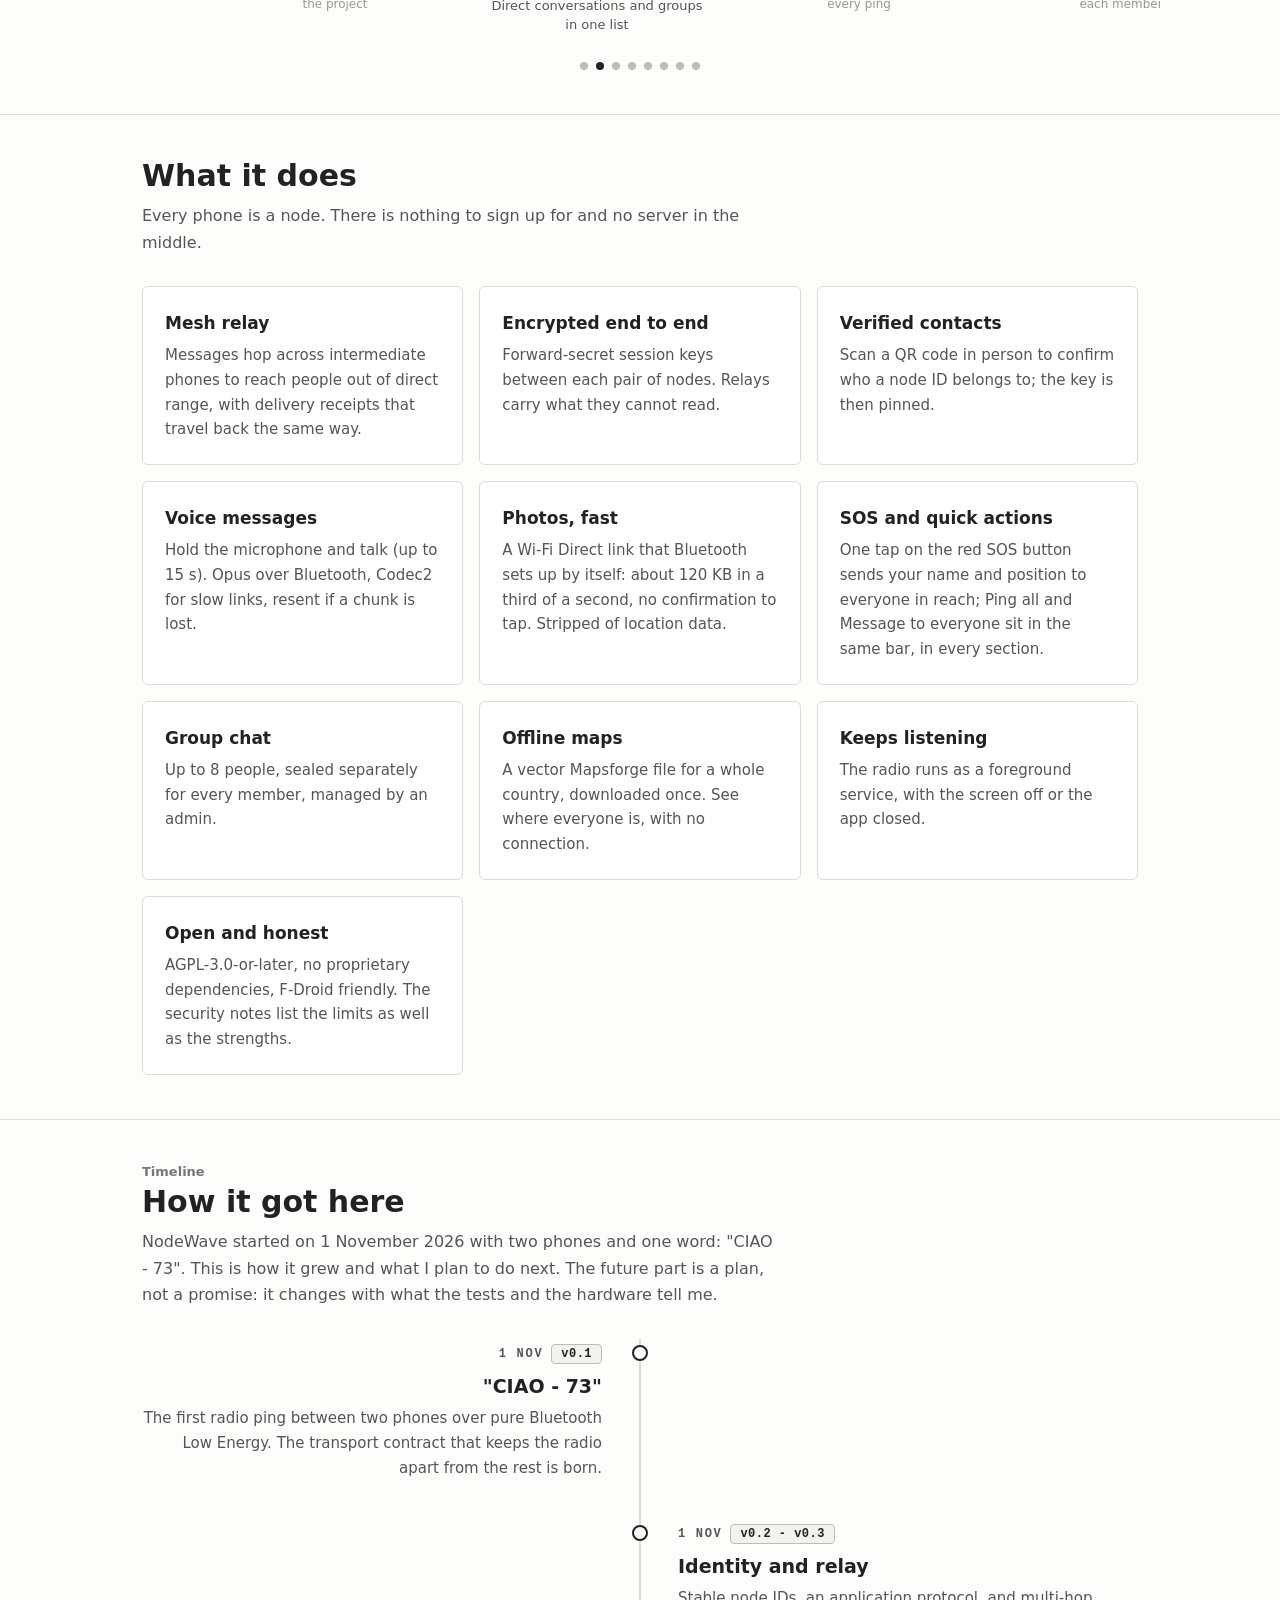
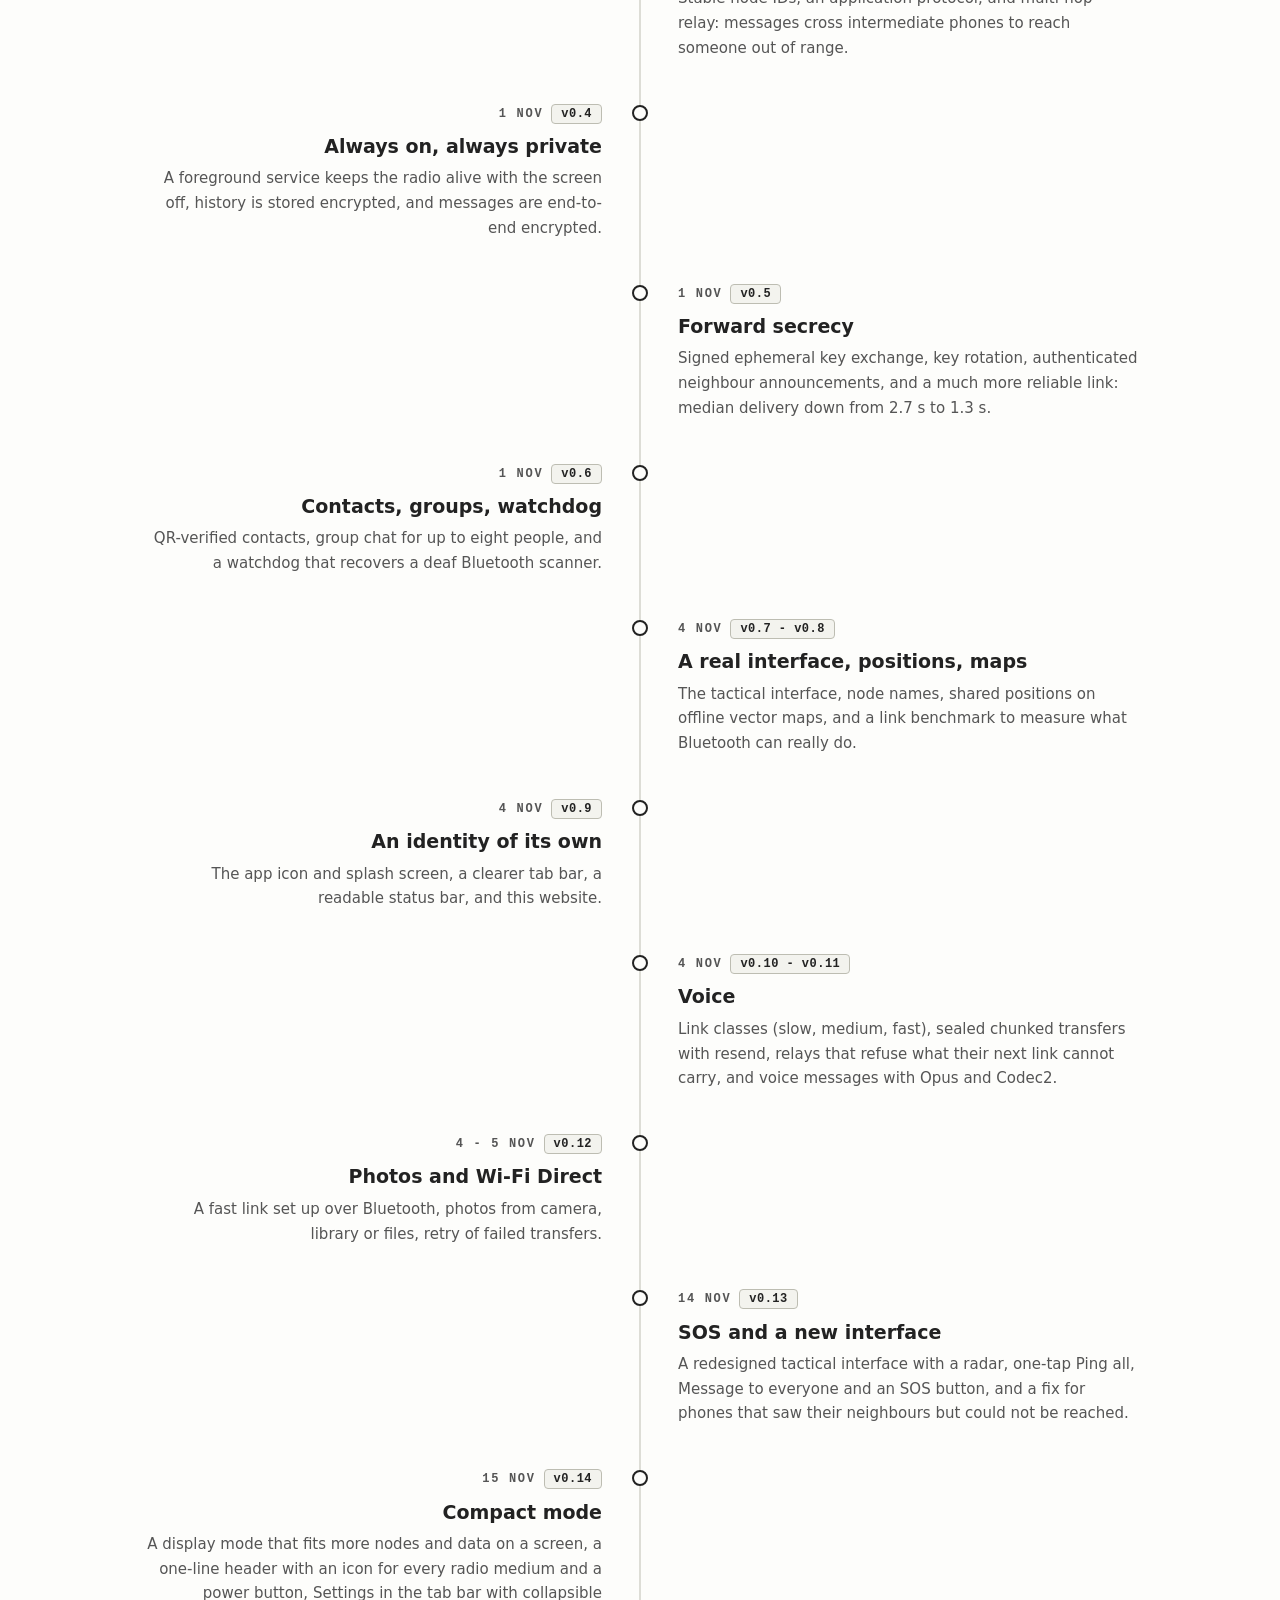
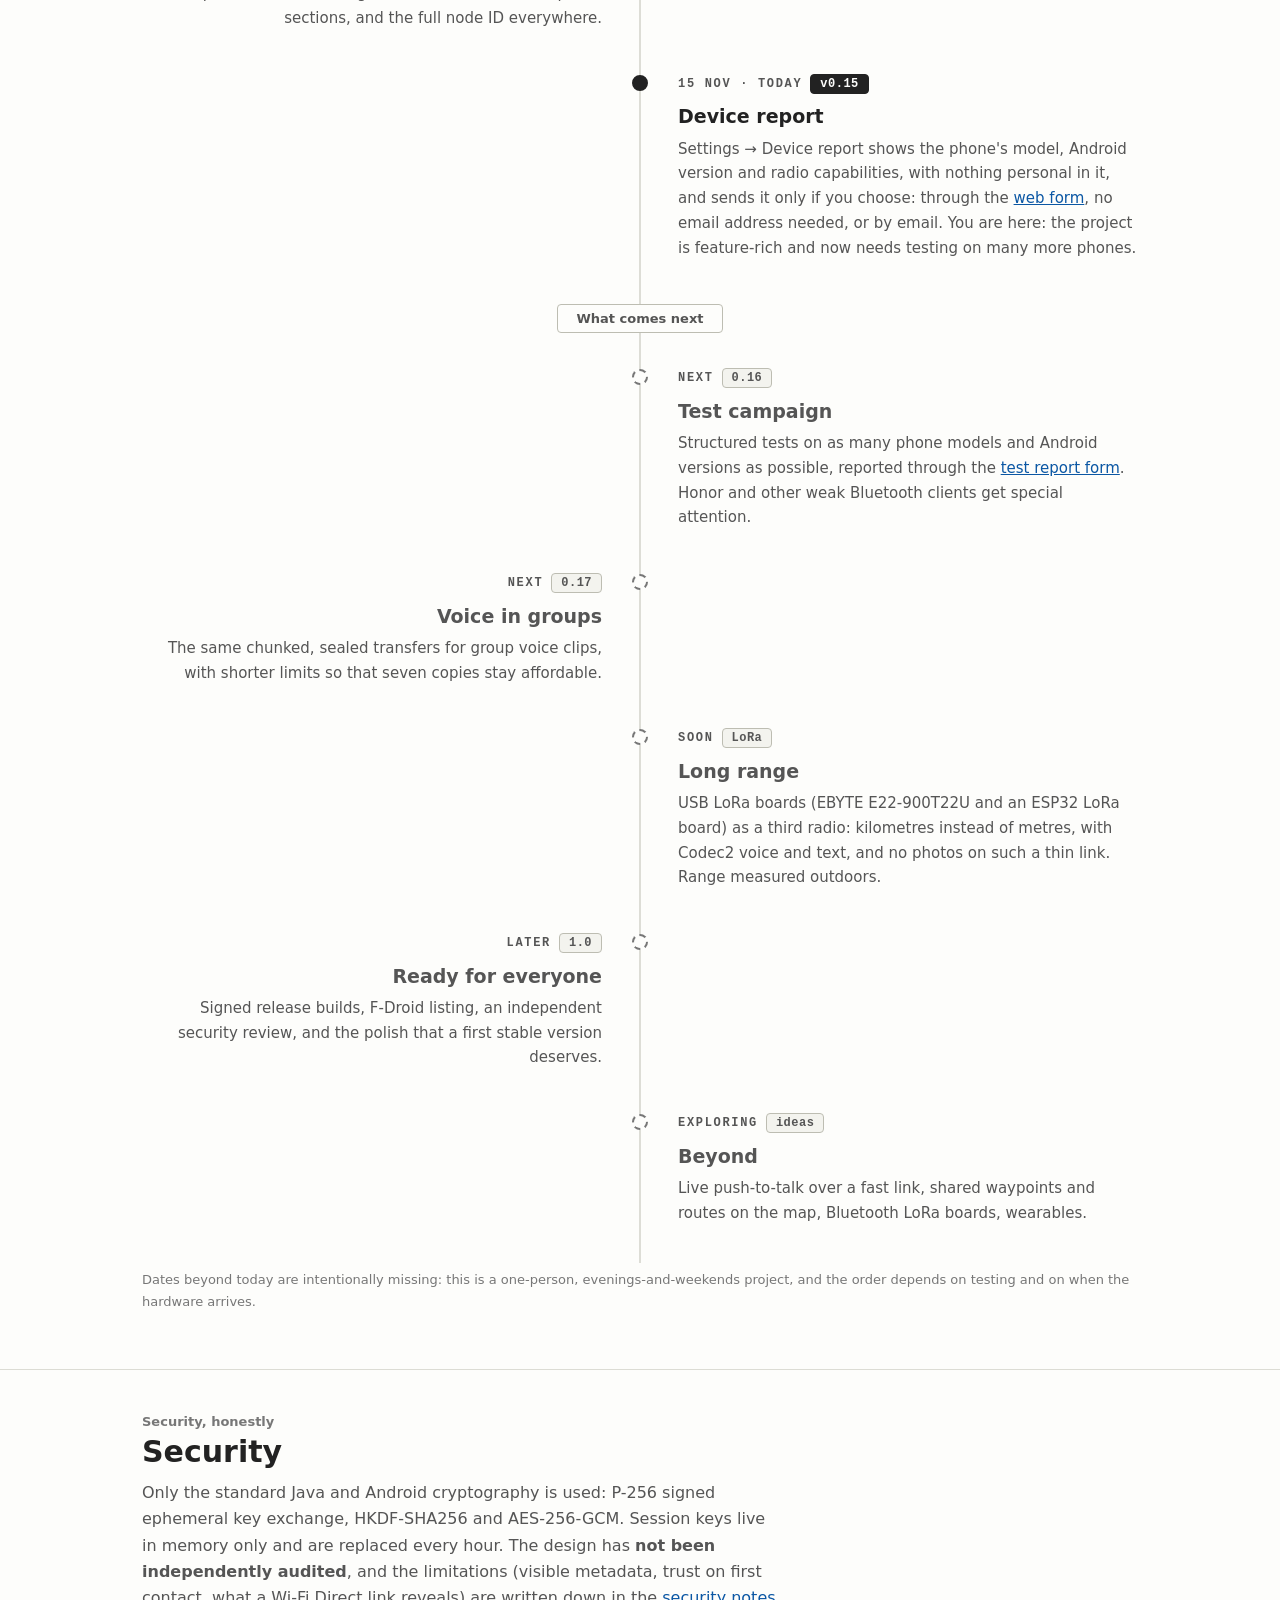
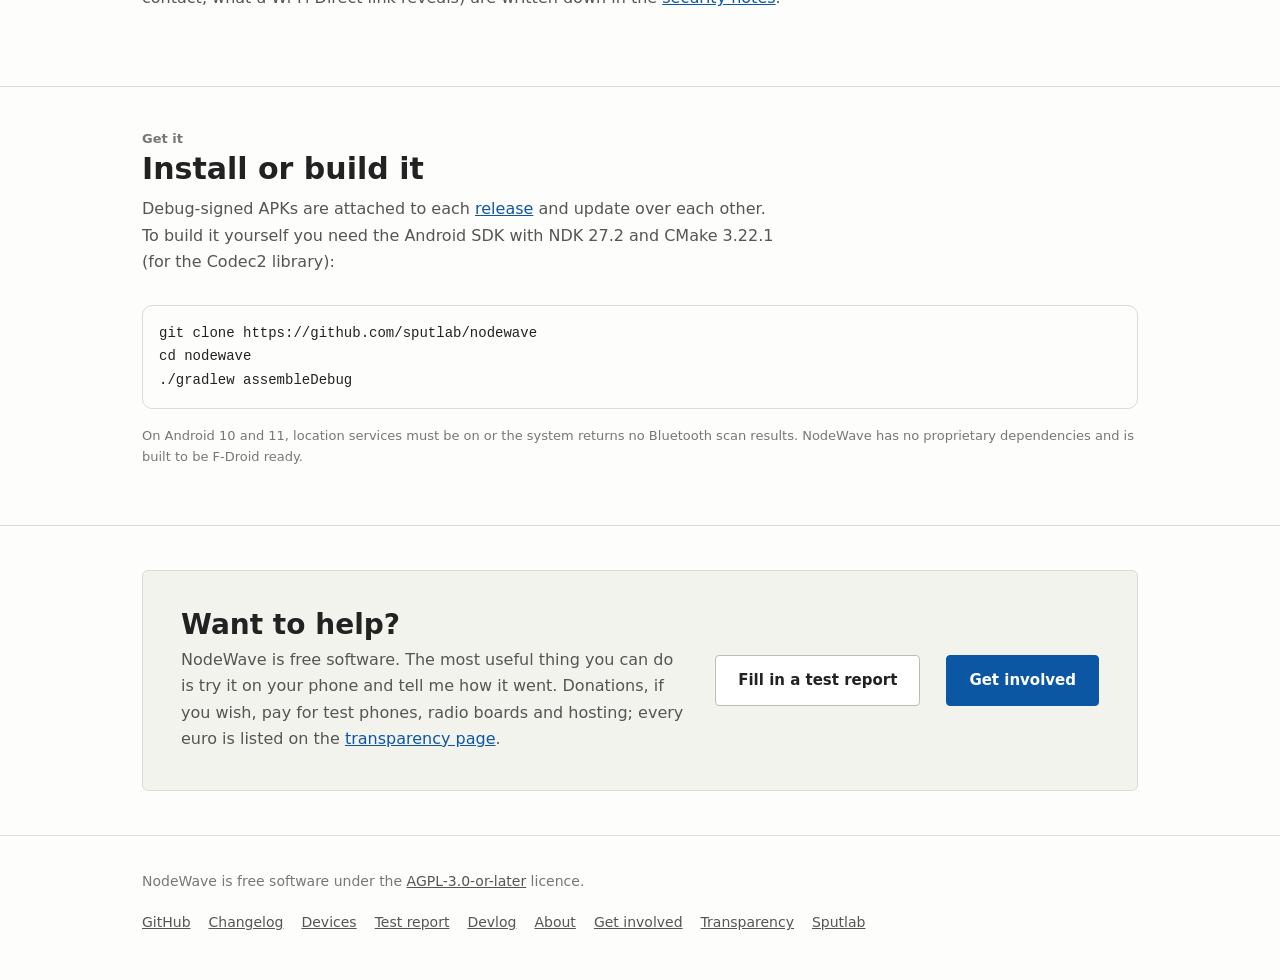
==== commit 26c091c7: "Latest release chip read from stats.json (SemVer version and date, set by the Website workflow); new" ====
--- a/index.html
+++ b/index.html
@@ -9,7 +9,7 @@
 <link rel="canonical" href="https://nodewave.org/">
 <meta property="og:title" content="NodeWave - Off-Grid Mesh Communication System for Android">
 <meta property="og:description" content="Phones talk to each other over Bluetooth and Wi-Fi Direct, end-to-end encrypted, with no internet and no servers.">
-<meta property="og:image" content="https://nodewave.org/assets/screens/sam_17_comms_final.png">
+<meta property="og:image" content="https://nodewave.org/assets/screens/app_01_comms.png">
 <meta property="og:url" content="https://nodewave.org/">
 <link rel="icon" href="images/logo_new.png">
 <script>try{var t=localStorage.getItem("nw-theme");if(t)document.documentElement.setAttribute("data-theme",t)}catch(e){}</script>
@@ -33,7 +33,7 @@
     <div>
             <h1>Chat with people nearby, without any network</h1>
       <p class="lead">NodeWave is an Android app I am building so that phones can message each other with no internet, no mobile coverage and no servers. Messages, voice clips, photos and positions are passed from phone to phone over Bluetooth, and over Wi-Fi Direct for bigger files. Everything is end-to-end encrypted. It is a personal, open-source project and still pre-release, so expect rough edges. <a href="about.html">More about me and the project</a>.</p>
-      <p class="relchip"><span class="tag neutral">Latest release v0.15 · 15 Nov 2026</span></p>
+      <p class="relchip"><span class="tag neutral">Latest release <span data-stat="version">v0.15.0</span> · <span data-stat="released">15 Nov 2026</span></span></p>
       <div class="cta">
         <a class="btn primary" href="https://github.com/sputlab/nodewave/releases"><svg viewBox="0 0 24 24" fill="none" stroke="currentColor" stroke-width="2.4" stroke-linecap="round" stroke-linejoin="round"><path d="M12 3v12m0 0l-5-5m5 5l5-5M4 21h16"/></svg>Download</a>
         <a class="btn" href="https://github.com/sputlab/nodewave">Source code</a>
@@ -42,7 +42,7 @@
       <p class="note">Pre-release software for Android 10 or later. Free, AGPL-3.0-or-later.</p>
     </div>
     <div class="hero-art">
-      <div class="phone"><img src="assets/screens/sam_17_comms_final.png" alt="NodeWave chats and groups"></div>
+      <div class="phone"><img src="assets/screens/app_01_comms.png" alt="NodeWave chats and groups"></div>
       <div class="phone b"><img src="assets/screens/sam_10_map_nodes.png" alt="Offline map with two nodes"></div>
     </div>
   </div>
@@ -65,14 +65,14 @@
     <button class="arrow l" aria-label="Previous screenshot"><svg viewBox="0 0 24 24" fill="none" stroke="currentColor" stroke-width="2.6" stroke-linecap="round" stroke-linejoin="round"><path d="M15 5l-7 7 7 7"/></svg></button>
     <button class="arrow r" aria-label="Next screenshot"><svg viewBox="0 0 24 24" fill="none" stroke="currentColor" stroke-width="2.6" stroke-linecap="round" stroke-linejoin="round"><path d="M9 5l7 7-7 7"/></svg></button>
     <div class="track" tabindex="0">
-      <figure class="shot"><div class="phone"><img src="assets/screens/sam_00_splash.png" alt="Splash screen with icon, version and nodewave.org"></div><figcaption><b>Start</b>Icon, version and the address of the project</figcaption></figure>
-      <figure class="shot"><div class="phone"><img src="assets/screens/sam_17_comms_final.png" alt="Chats list with a group and a direct conversation"></div><figcaption><b>Chats</b>Direct conversations and groups in one list</figcaption></figure>
-      <figure class="shot"><div class="phone"><img src="assets/screens/sam_06_chat.png" alt="Direct encrypted conversation between two nodes"></div><figcaption><b>Encrypted chat</b>With delivery receipts and signal strength</figcaption></figure>
+      <figure class="shot"><div class="phone"><img src="assets/screens/app_00_splash.png" alt="Splash screen with icon, version and nodewave.org"></div><figcaption><b>Start</b>Icon, version and the address of the project</figcaption></figure>
+      <figure class="shot"><div class="phone"><img src="assets/screens/app_01_comms.png" alt="Chats list with a group and a direct conversation"></div><figcaption><b>Chats</b>Direct conversations and groups in one list</figcaption></figure>
+      <figure class="shot"><div class="phone"><img src="assets/screens/app_02_chat.png" alt="Direct conversation with a voice message, an SOS and ping log"></div><figcaption><b>Encrypted chat</b>Voice clips, SOS and a log of every ping</figcaption></figure>
       <figure class="shot"><div class="phone"><img src="assets/screens/sam_08_group_info.png" alt="Group info with three members and per-member encryption"></div><figcaption><b>Groups</b>Up to eight people, sealed for each member</figcaption></figure>
       <figure class="shot"><div class="phone"><img src="assets/screens/sam_10_map_nodes.png" alt="Offline vector map with two nodes"></div><figcaption><b>Offline map</b>One file for a whole country, positions on top</figcaption></figure>
       <figure class="shot"><div class="phone"><img src="assets/screens/sam_02_radar.png" alt="Radar and list of nodes in range"></div><figcaption><b>Network</b>Radar and signal strength of everyone around you</figcaption></figure>
-      <figure class="shot"><div class="phone"><img src="assets/screens/sam_03_node_detail.png" alt="Known nodes, verified and encrypted"></div><figcaption><b>Nodes</b>Known people, verified contacts, positions</figcaption></figure>
-      <figure class="shot"><div class="phone"><img src="assets/screens/sam_13_settings.png" alt="Settings: identity and Bluetooth radio"></div><figcaption><b>Settings</b>Identity, radio power, voice, Wi-Fi Direct, maps</figcaption></figure>
+      <figure class="shot"><div class="phone"><img src="assets/screens/app_03_nodes.png" alt="Known nodes, verified and encrypted"></div><figcaption><b>Nodes</b>Known people, verified contacts, positions</figcaption></figure>
+      <figure class="shot"><div class="phone"><img src="assets/screens/app_04_settings.png" alt="Settings: identity and Bluetooth radio"></div><figcaption><b>Settings</b>Identity, radio power, voice, Wi-Fi Direct, maps</figcaption></figure>
     </div>
     <div class="dots" role="tablist"></div>
   </div>
--- a/style.css
+++ b/style.css
@@ -462,3 +462,8 @@
 
 .tag.neutral{color:var(--dim);border-color:var(--line2);background:var(--bg2,transparent)}
 .relchip{margin:0 0 14px}
+
+/* phone frame: wraps the screenshot at its true proportions, corners are concentric (outer radius minus the bezel) */
+.phone{aspect-ratio:auto;height:auto;padding:6px;border-radius:12%/5.8%;container-type:inline-size}
+.phone img{width:100%;height:auto;aspect-ratio:1080/2190;object-fit:cover;border-radius:calc(12cqw - 5px)}
+.phone::after{display:none}
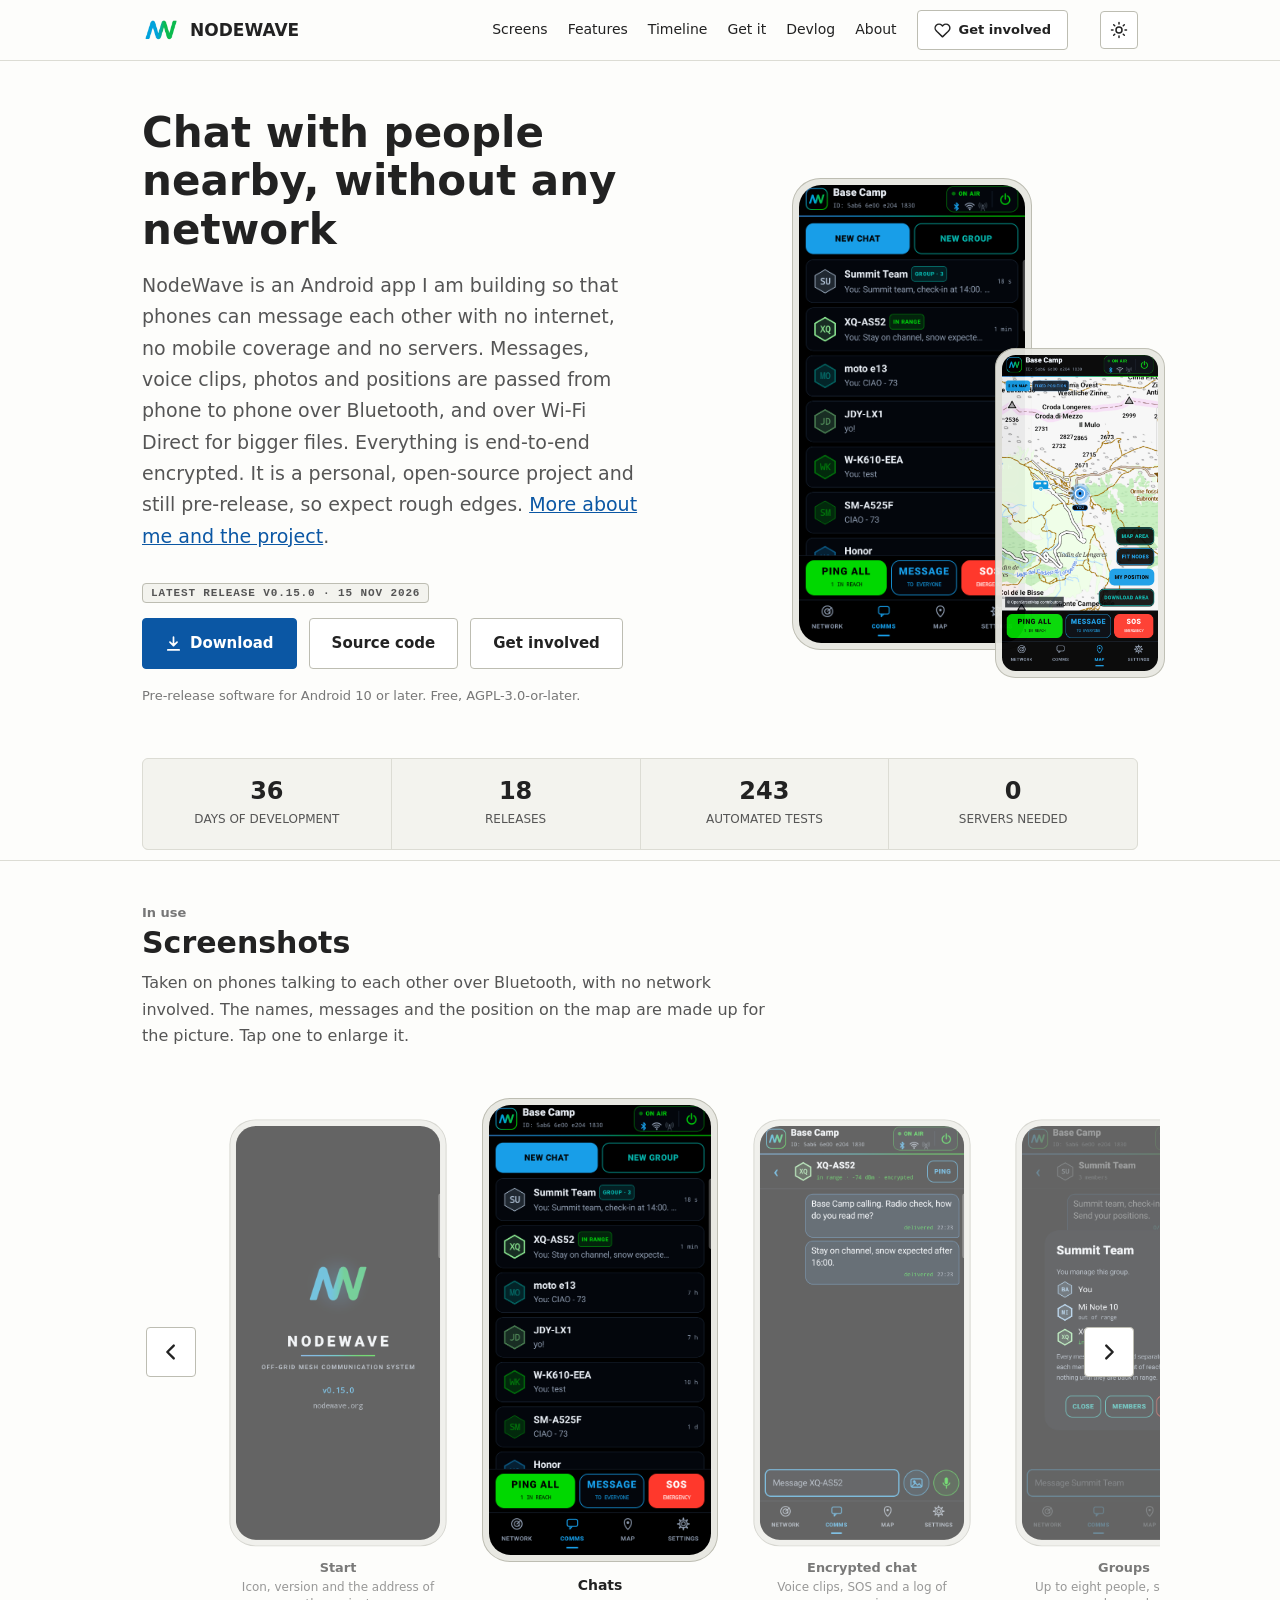
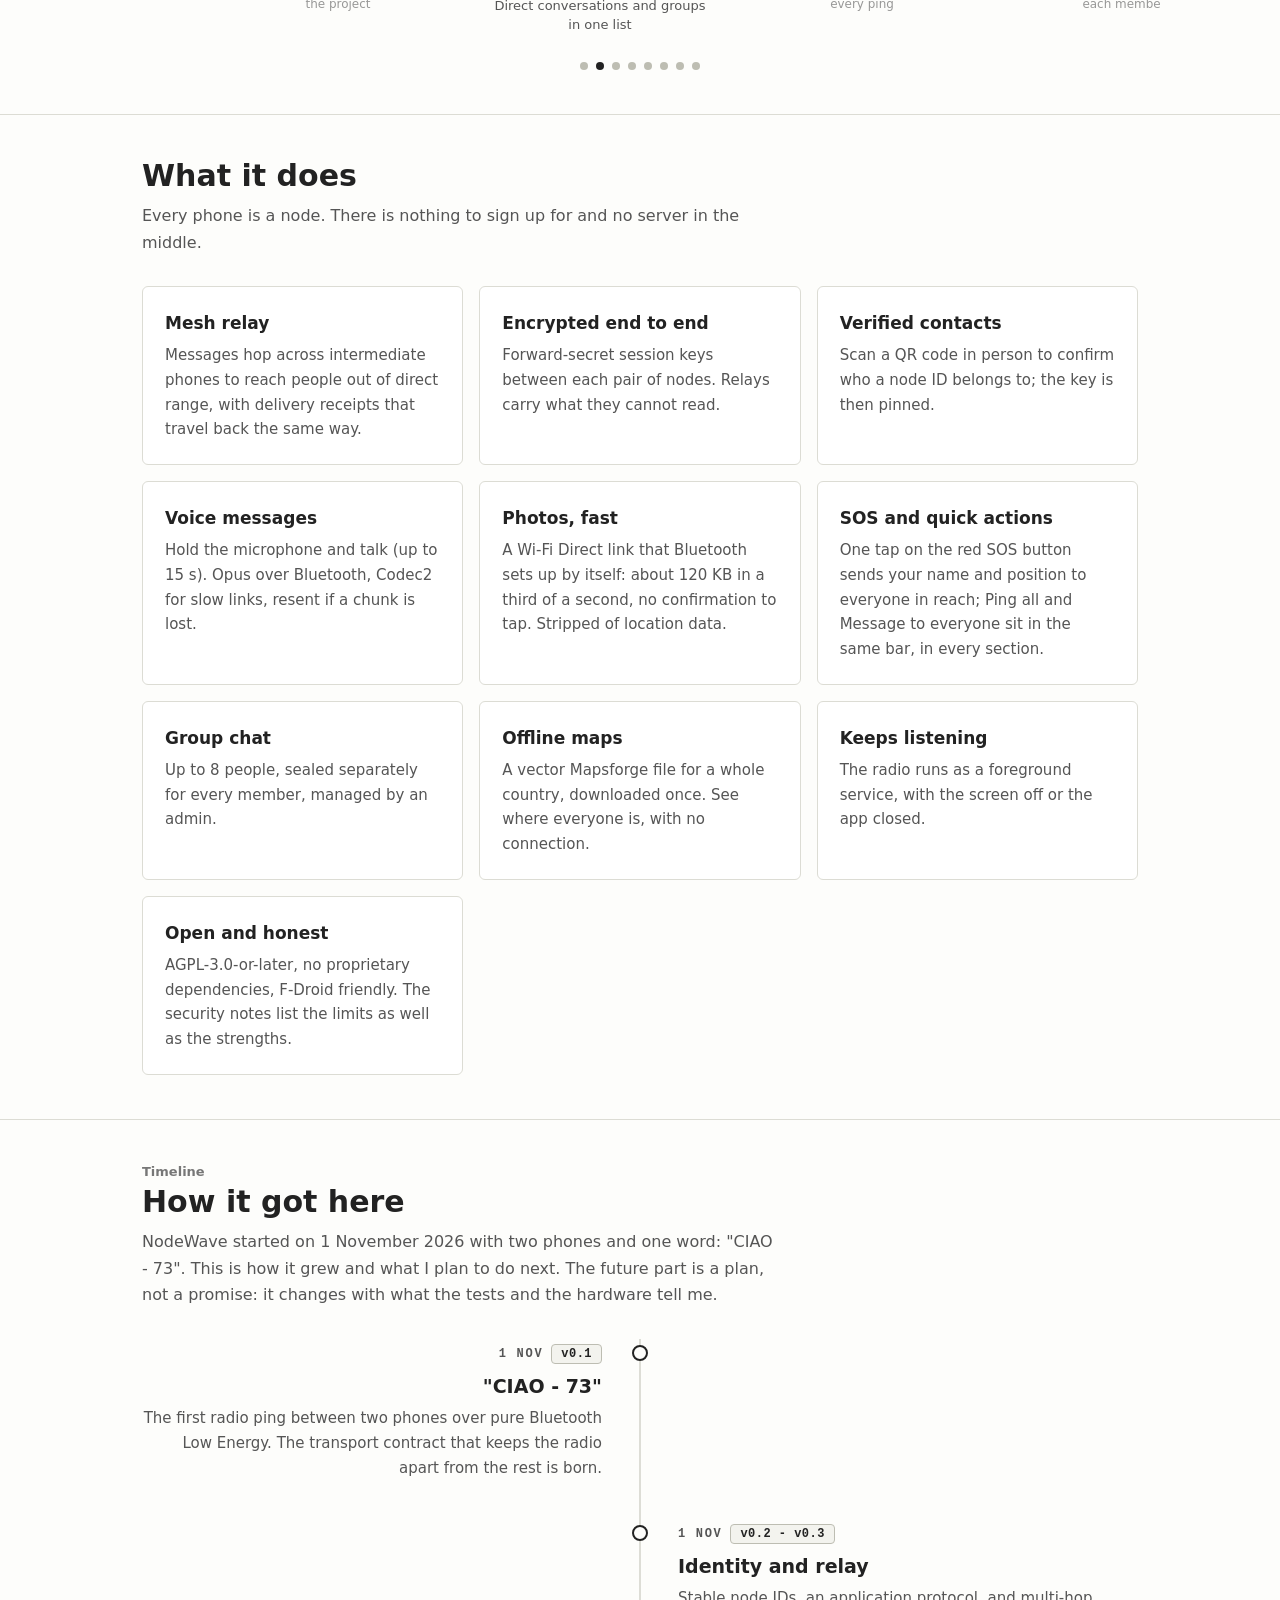
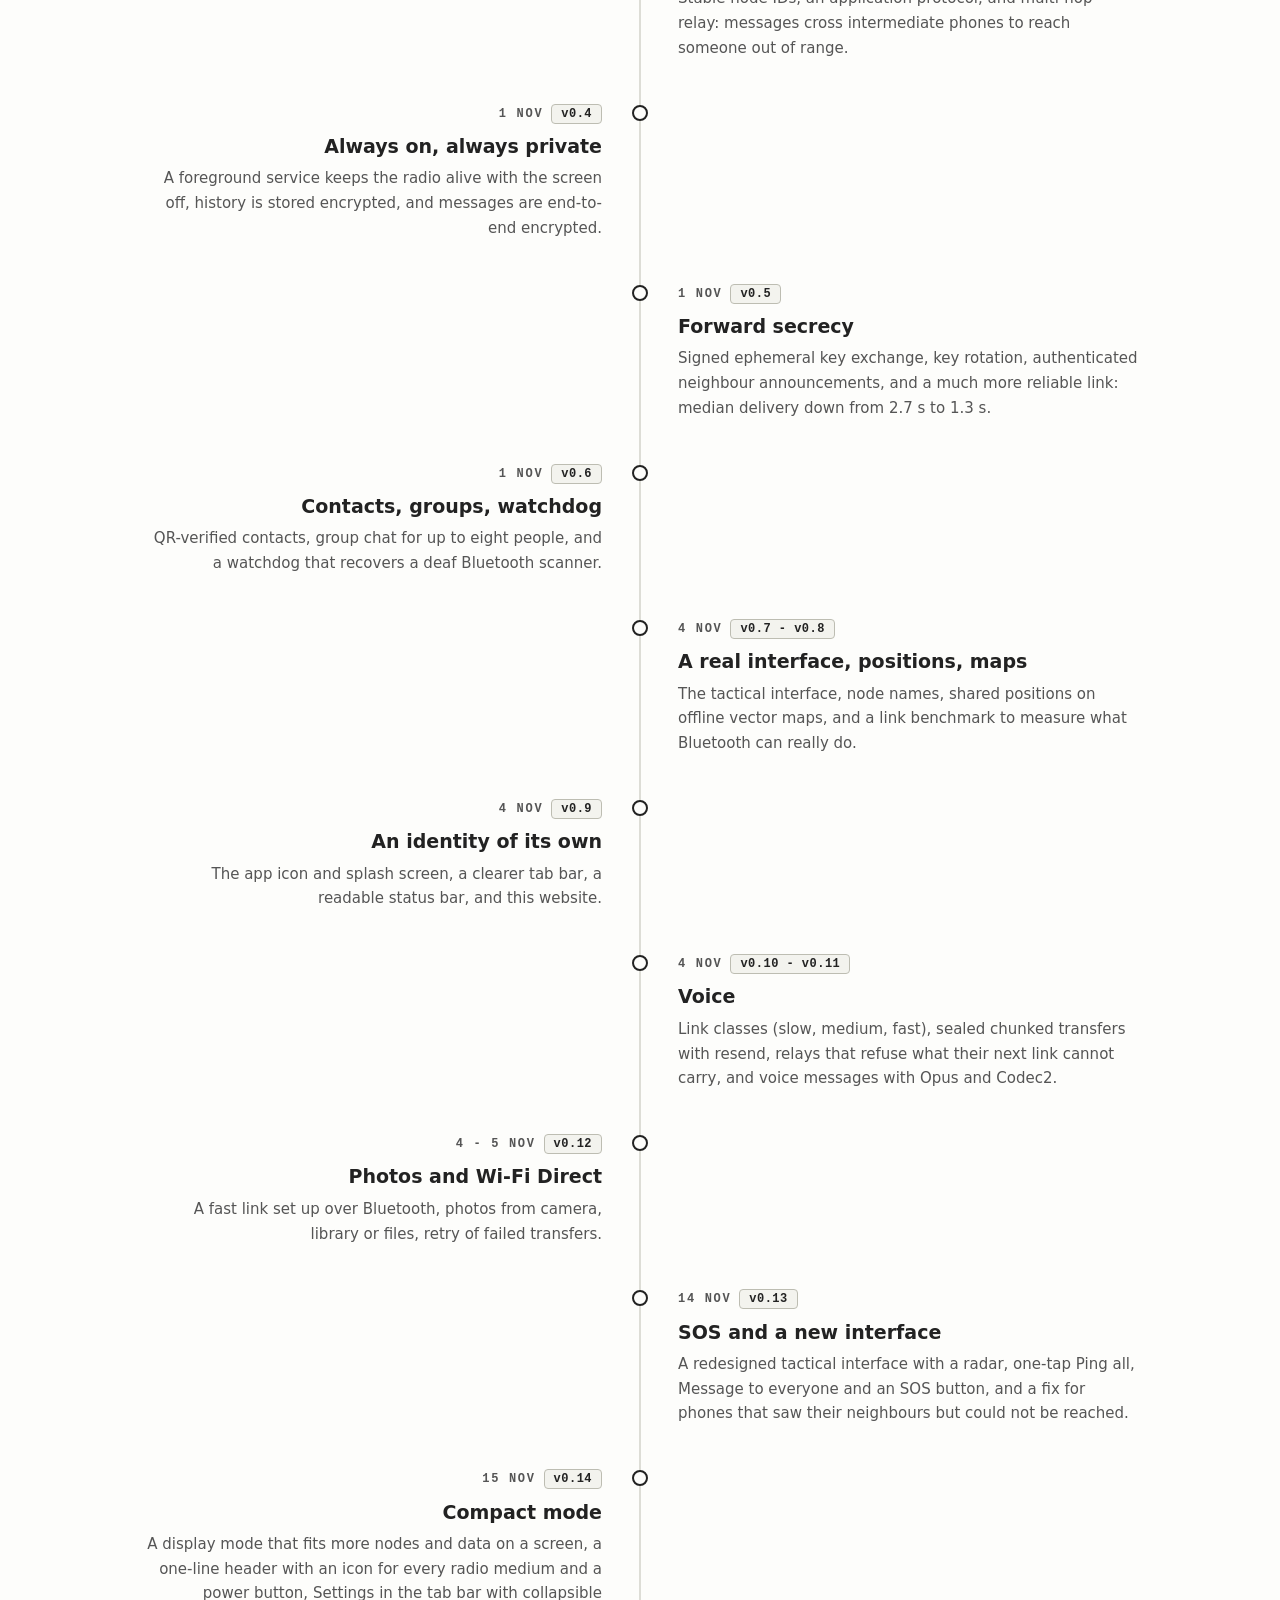
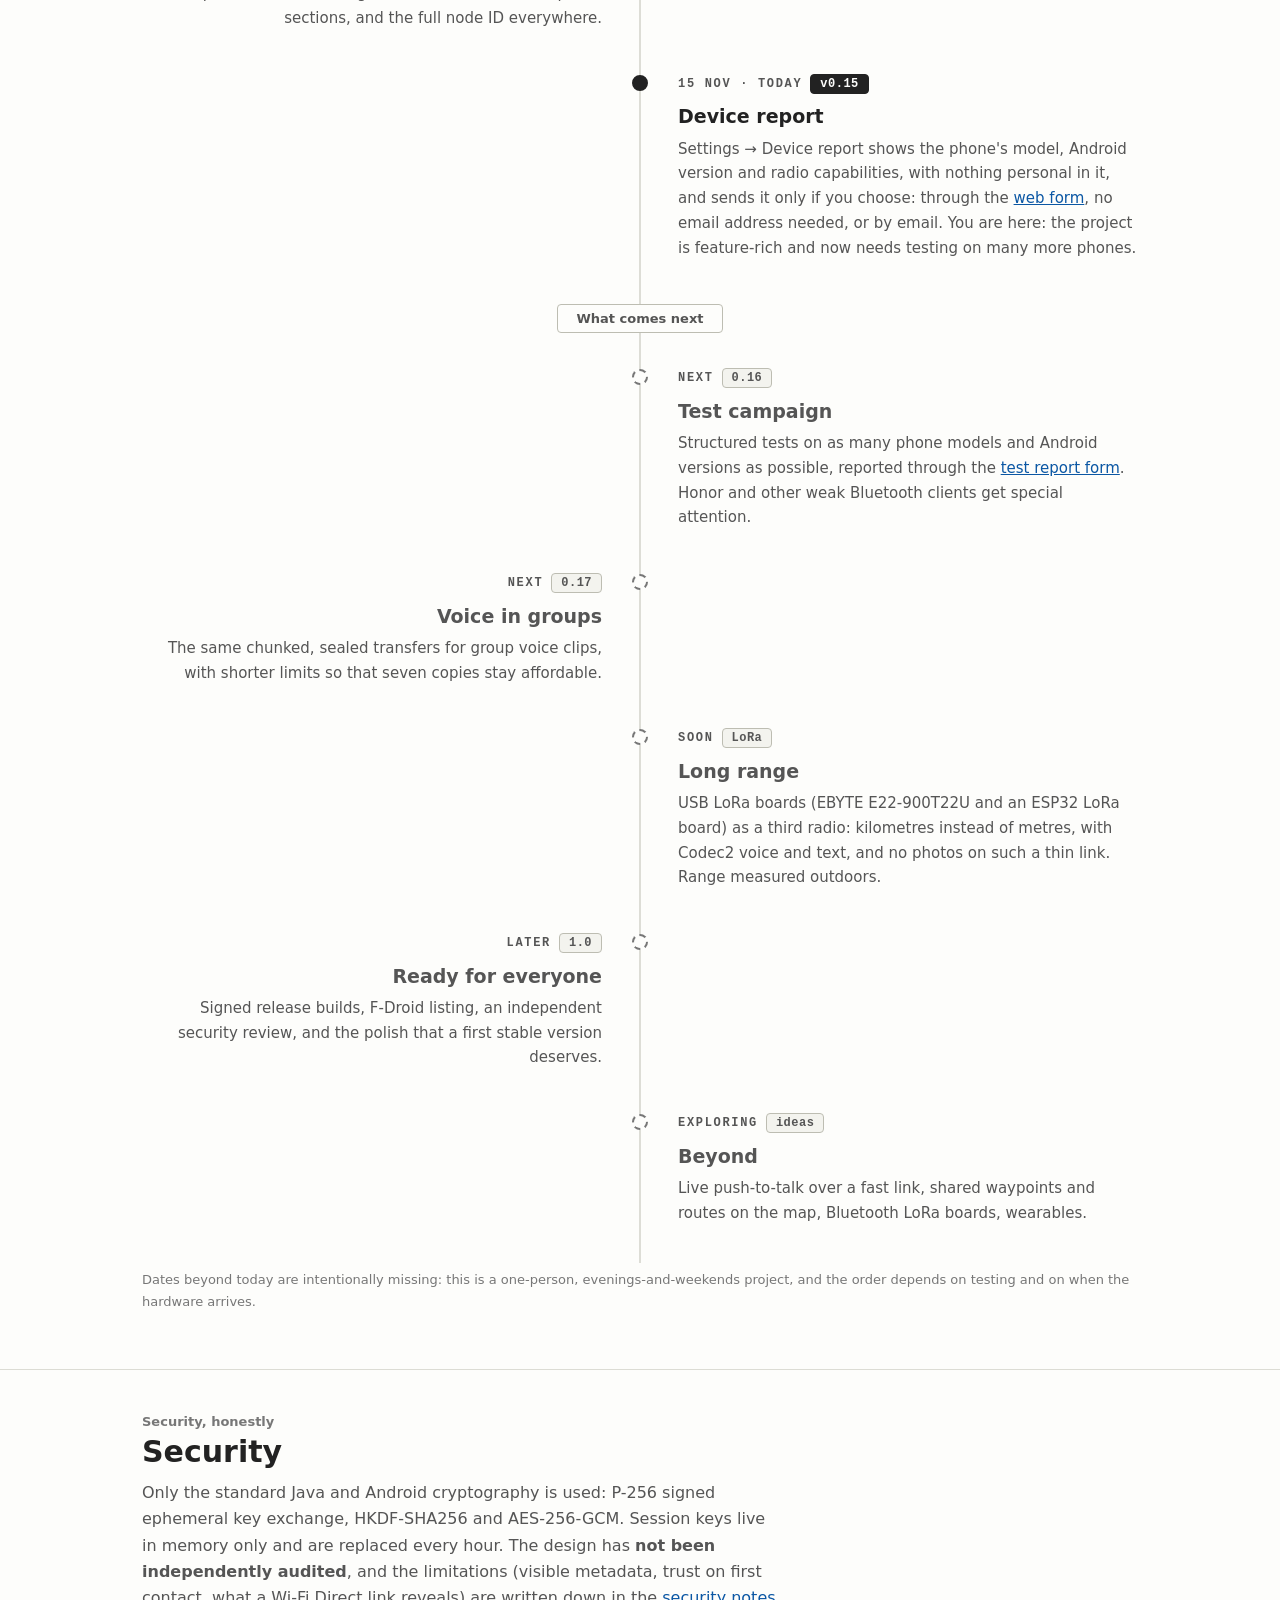
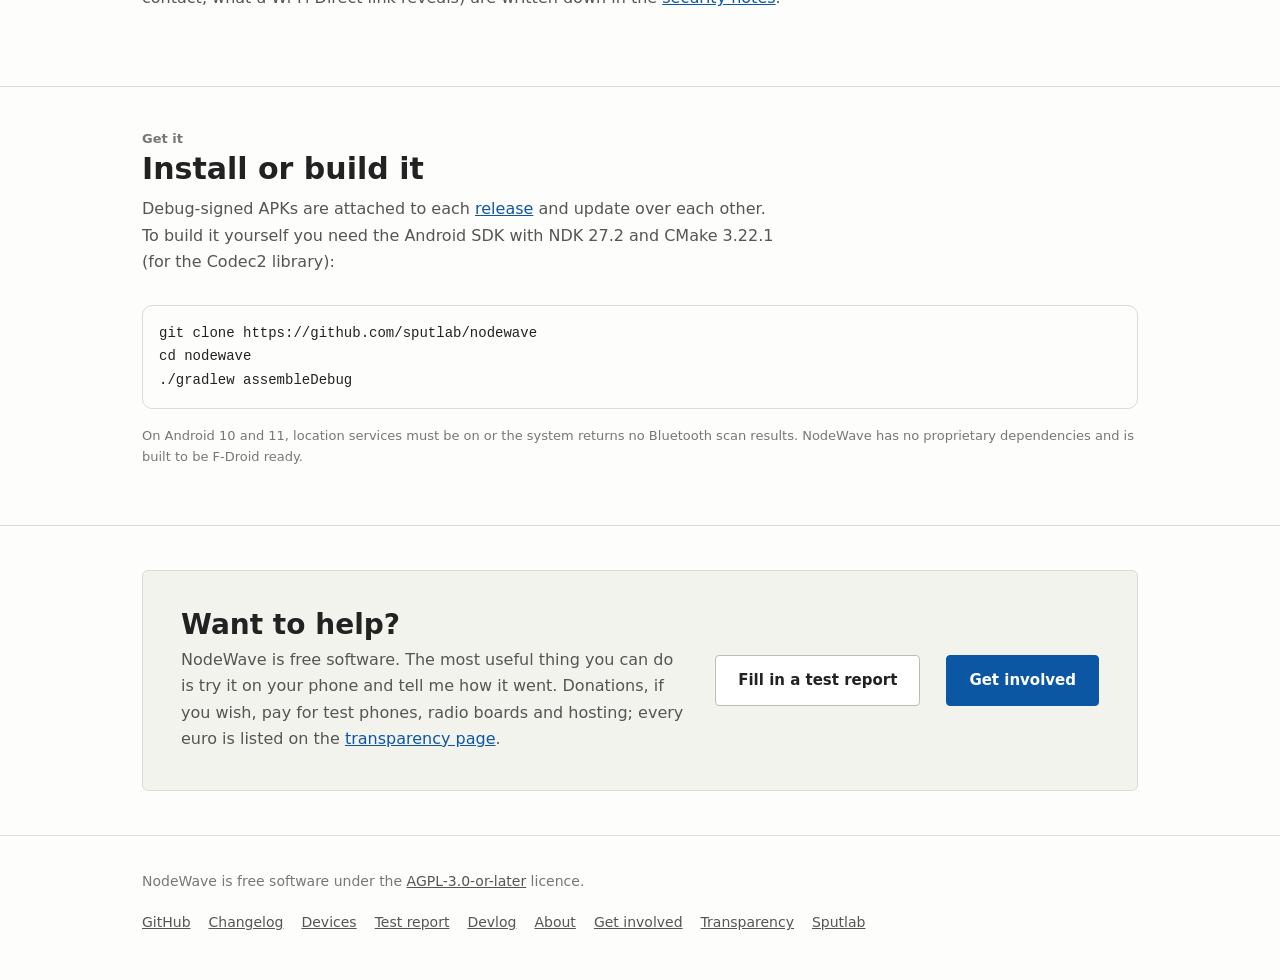
==== commit 6c88e18a: "Recreate all screenshots from two phones with made-up names, messages and position; remove the old o" ====
--- a/index.html
+++ b/index.html
@@ -9,7 +9,7 @@
 <link rel="canonical" href="https://nodewave.org/">
 <meta property="og:title" content="NodeWave - Off-Grid Mesh Communication System for Android">
 <meta property="og:description" content="Phones talk to each other over Bluetooth and Wi-Fi Direct, end-to-end encrypted, with no internet and no servers.">
-<meta property="og:image" content="https://nodewave.org/assets/screens/app_01_comms.png">
+<meta property="og:image" content="https://nodewave.org/assets/screens/chats.png">
 <meta property="og:url" content="https://nodewave.org/">
 <link rel="icon" href="images/logo_new.png">
 <script>try{var t=localStorage.getItem("nw-theme");if(t)document.documentElement.setAttribute("data-theme",t)}catch(e){}</script>
@@ -42,8 +42,8 @@
       <p class="note">Pre-release software for Android 10 or later. Free, AGPL-3.0-or-later.</p>
     </div>
     <div class="hero-art">
-      <div class="phone"><img src="assets/screens/app_01_comms.png" alt="NodeWave chats and groups"></div>
-      <div class="phone b"><img src="assets/screens/sam_10_map_nodes.png" alt="Offline map with two nodes"></div>
+      <div class="phone"><img src="assets/screens/chats.png" alt="NodeWave chats and groups"></div>
+      <div class="phone b"><img src="assets/screens/map.png" alt="Offline map with a fixed position in the Dolomites"></div>
     </div>
   </div>
 
@@ -58,21 +58,21 @@
 <section id="screens"><div class="wrap">
   <p class="kicker">In use</p>
   <h2>Screenshots</h2>
-  <p class="sub">Taken on phones talking to each other over Bluetooth, with no network involved. The two nodes on the map are placed on a hiking trail just for the picture. Tap one to enlarge it.</p>
+  <p class="sub">Taken on phones talking to each other over Bluetooth, with no network involved. The names, messages and the position on the map are made up for the picture. Tap one to enlarge it.</p>
 
   <div class="gallery" aria-roledescription="carousel" aria-label="NodeWave screenshots">
     <div class="fade l"></div><div class="fade r"></div>
     <button class="arrow l" aria-label="Previous screenshot"><svg viewBox="0 0 24 24" fill="none" stroke="currentColor" stroke-width="2.6" stroke-linecap="round" stroke-linejoin="round"><path d="M15 5l-7 7 7 7"/></svg></button>
     <button class="arrow r" aria-label="Next screenshot"><svg viewBox="0 0 24 24" fill="none" stroke="currentColor" stroke-width="2.6" stroke-linecap="round" stroke-linejoin="round"><path d="M9 5l7 7-7 7"/></svg></button>
     <div class="track" tabindex="0">
-      <figure class="shot"><div class="phone"><img src="assets/screens/app_00_splash.png" alt="Splash screen with icon, version and nodewave.org"></div><figcaption><b>Start</b>Icon, version and the address of the project</figcaption></figure>
-      <figure class="shot"><div class="phone"><img src="assets/screens/app_01_comms.png" alt="Chats list with a group and a direct conversation"></div><figcaption><b>Chats</b>Direct conversations and groups in one list</figcaption></figure>
-      <figure class="shot"><div class="phone"><img src="assets/screens/app_02_chat.png" alt="Direct conversation with a voice message, an SOS and ping log"></div><figcaption><b>Encrypted chat</b>Voice clips, SOS and a log of every ping</figcaption></figure>
-      <figure class="shot"><div class="phone"><img src="assets/screens/sam_08_group_info.png" alt="Group info with three members and per-member encryption"></div><figcaption><b>Groups</b>Up to eight people, sealed for each member</figcaption></figure>
-      <figure class="shot"><div class="phone"><img src="assets/screens/sam_10_map_nodes.png" alt="Offline vector map with two nodes"></div><figcaption><b>Offline map</b>One file for a whole country, positions on top</figcaption></figure>
-      <figure class="shot"><div class="phone"><img src="assets/screens/sam_02_radar.png" alt="Radar and list of nodes in range"></div><figcaption><b>Network</b>Radar and signal strength of everyone around you</figcaption></figure>
-      <figure class="shot"><div class="phone"><img src="assets/screens/app_03_nodes.png" alt="Known nodes, verified and encrypted"></div><figcaption><b>Nodes</b>Known people, verified contacts, positions</figcaption></figure>
-      <figure class="shot"><div class="phone"><img src="assets/screens/app_04_settings.png" alt="Settings: identity and Bluetooth radio"></div><figcaption><b>Settings</b>Identity, radio power, voice, Wi-Fi Direct, maps</figcaption></figure>
+      <figure class="shot"><div class="phone"><img src="assets/screens/start.png" alt="Splash screen with icon, version and nodewave.org"></div><figcaption><b>Start</b>Icon, version and the address of the project</figcaption></figure>
+      <figure class="shot"><div class="phone"><img src="assets/screens/chats.png" alt="Chats list with a group and a direct conversation"></div><figcaption><b>Chats</b>Direct conversations and groups in one list</figcaption></figure>
+      <figure class="shot"><div class="phone"><img src="assets/screens/chat.png" alt="Direct conversation with a voice message, an SOS and ping log"></div><figcaption><b>Encrypted chat</b>Voice clips, SOS and a log of every ping</figcaption></figure>
+      <figure class="shot"><div class="phone"><img src="assets/screens/group.png" alt="Group info with three members and per-member encryption"></div><figcaption><b>Groups</b>Up to eight people, sealed for each member</figcaption></figure>
+      <figure class="shot"><div class="phone"><img src="assets/screens/map.png" alt="Offline vector map with a fixed position in the Dolomites"></div><figcaption><b>Offline map</b>One file for a whole country, positions on top</figcaption></figure>
+      <figure class="shot"><div class="phone"><img src="assets/screens/network.png" alt="Radar and list of nodes in range"></div><figcaption><b>Network</b>Radar and signal strength of everyone around you</figcaption></figure>
+      <figure class="shot"><div class="phone"><img src="assets/screens/nodes.png" alt="Known nodes, verified and encrypted"></div><figcaption><b>Nodes</b>Known people, verified contacts, positions</figcaption></figure>
+      <figure class="shot"><div class="phone"><img src="assets/screens/settings.png" alt="Settings: identity and Bluetooth radio"></div><figcaption><b>Settings</b>Identity, radio power, voice, Wi-Fi Direct, maps</figcaption></figure>
     </div>
     <div class="dots" role="tablist"></div>
   </div>
